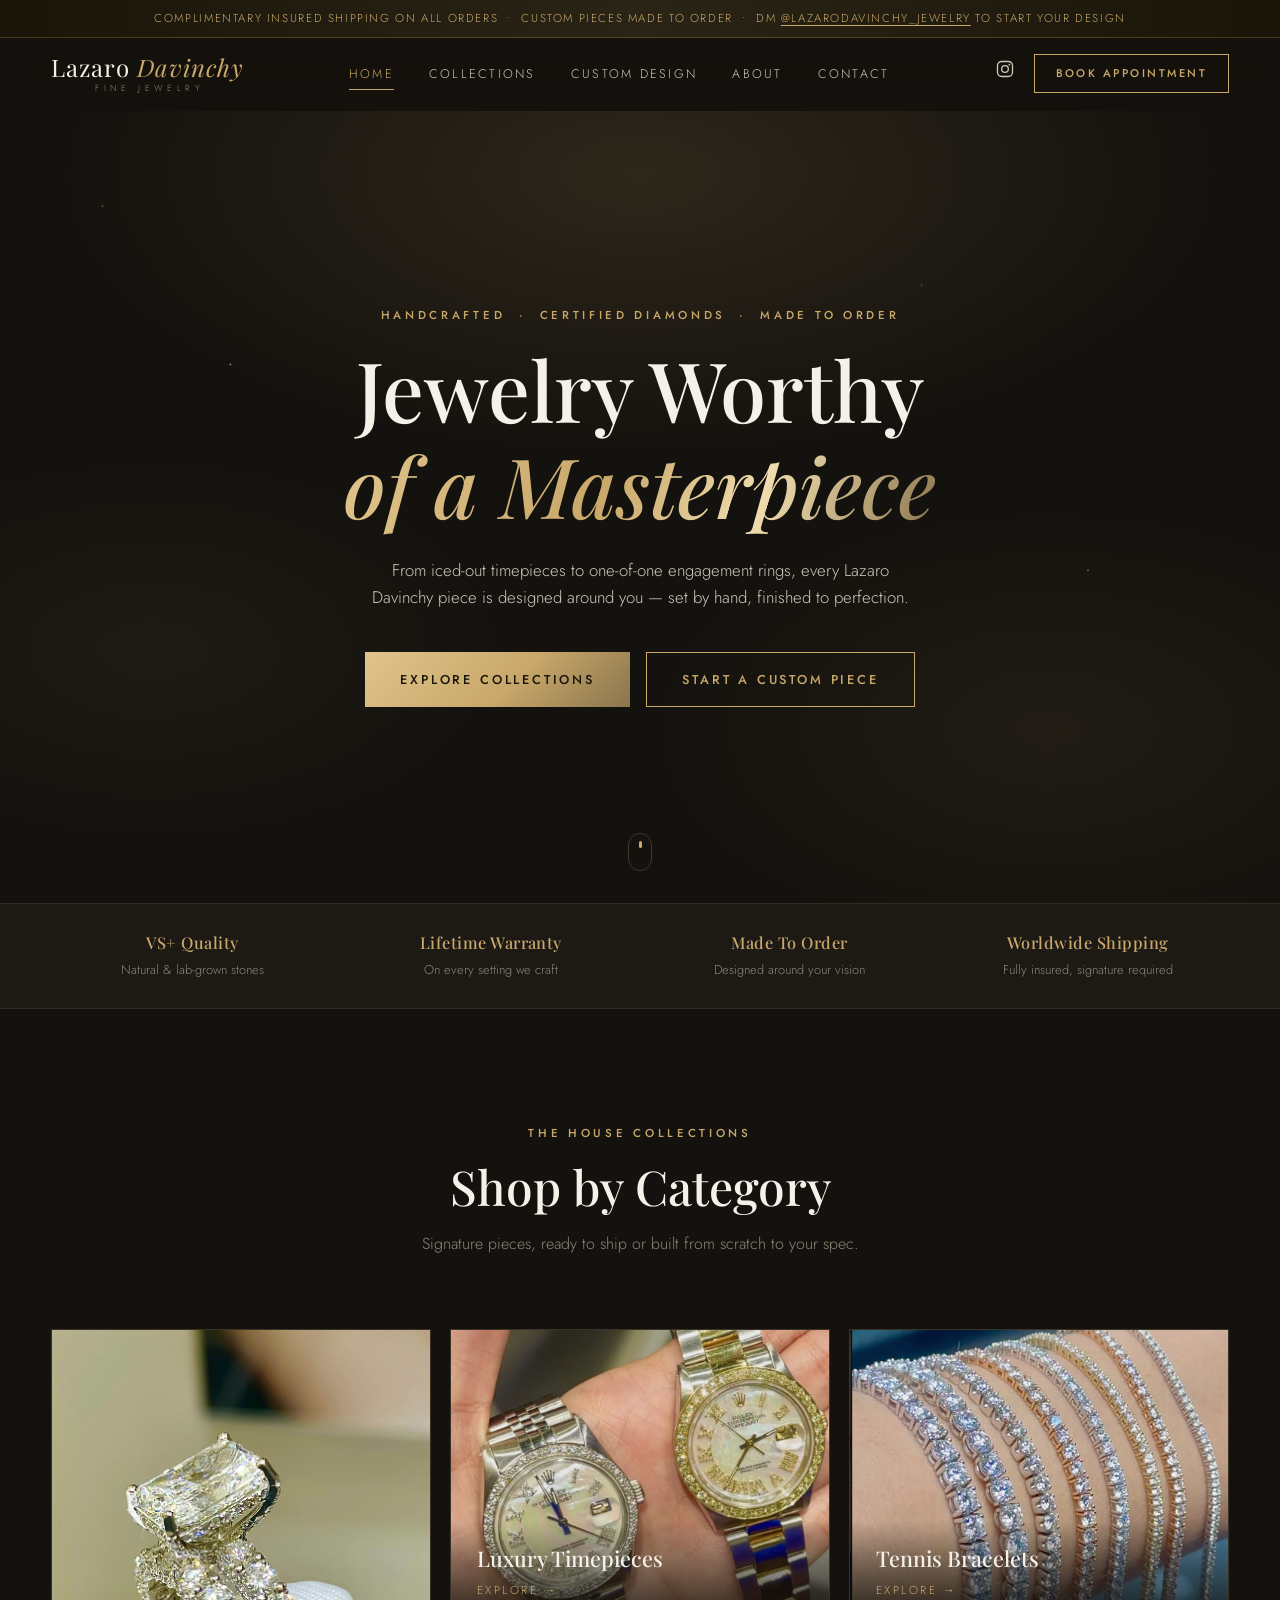
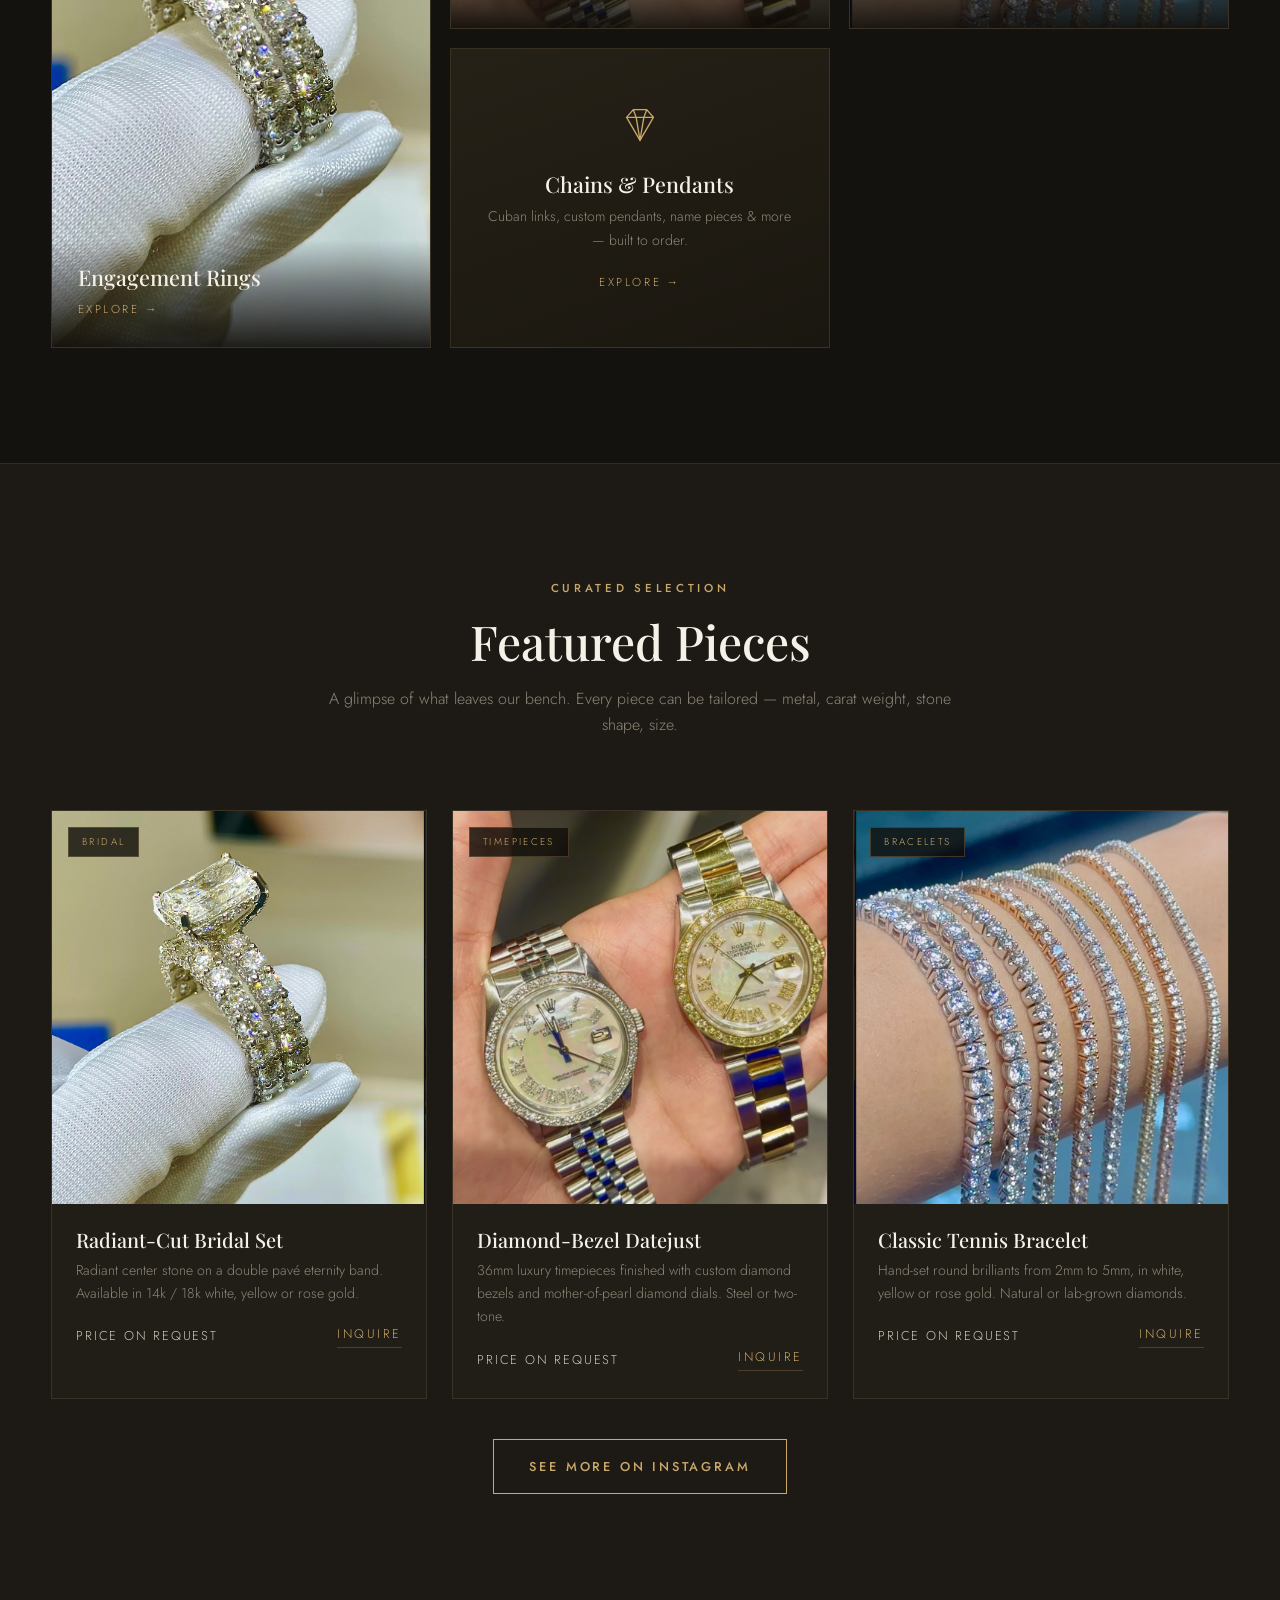
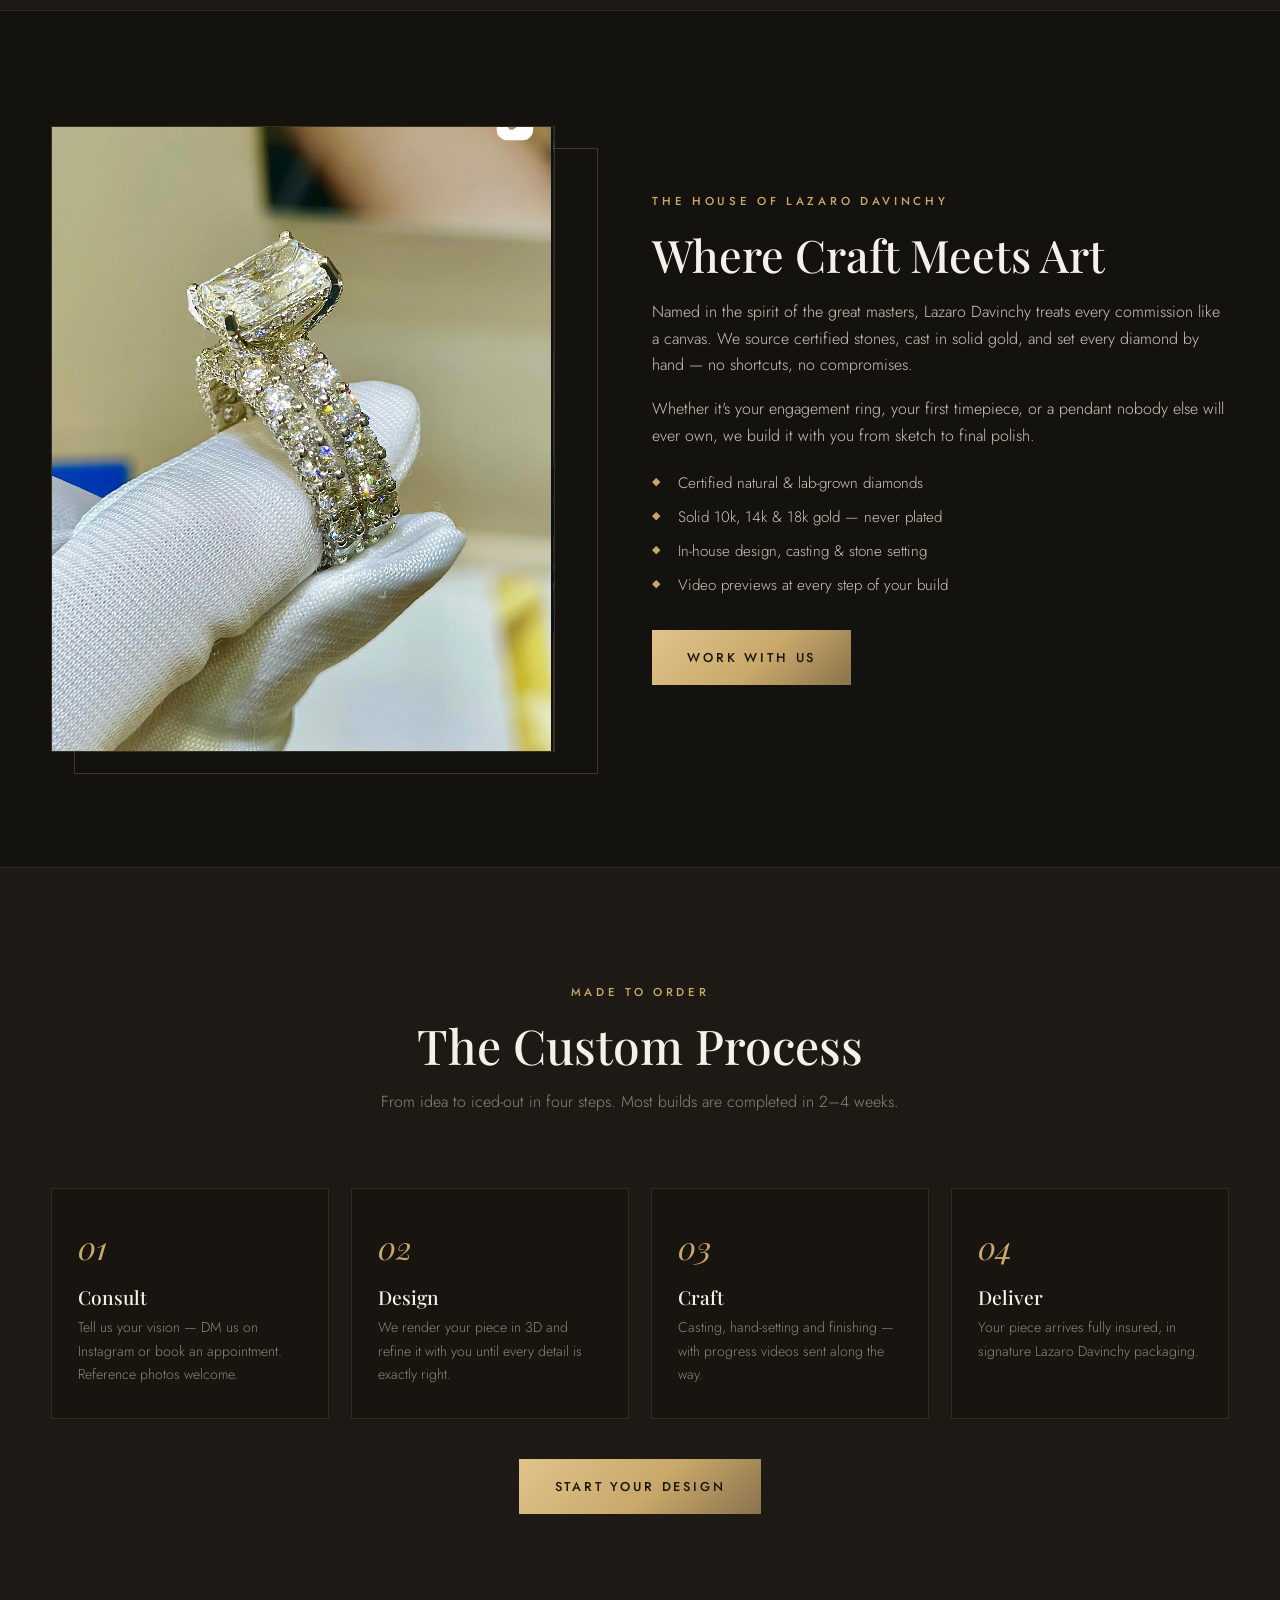
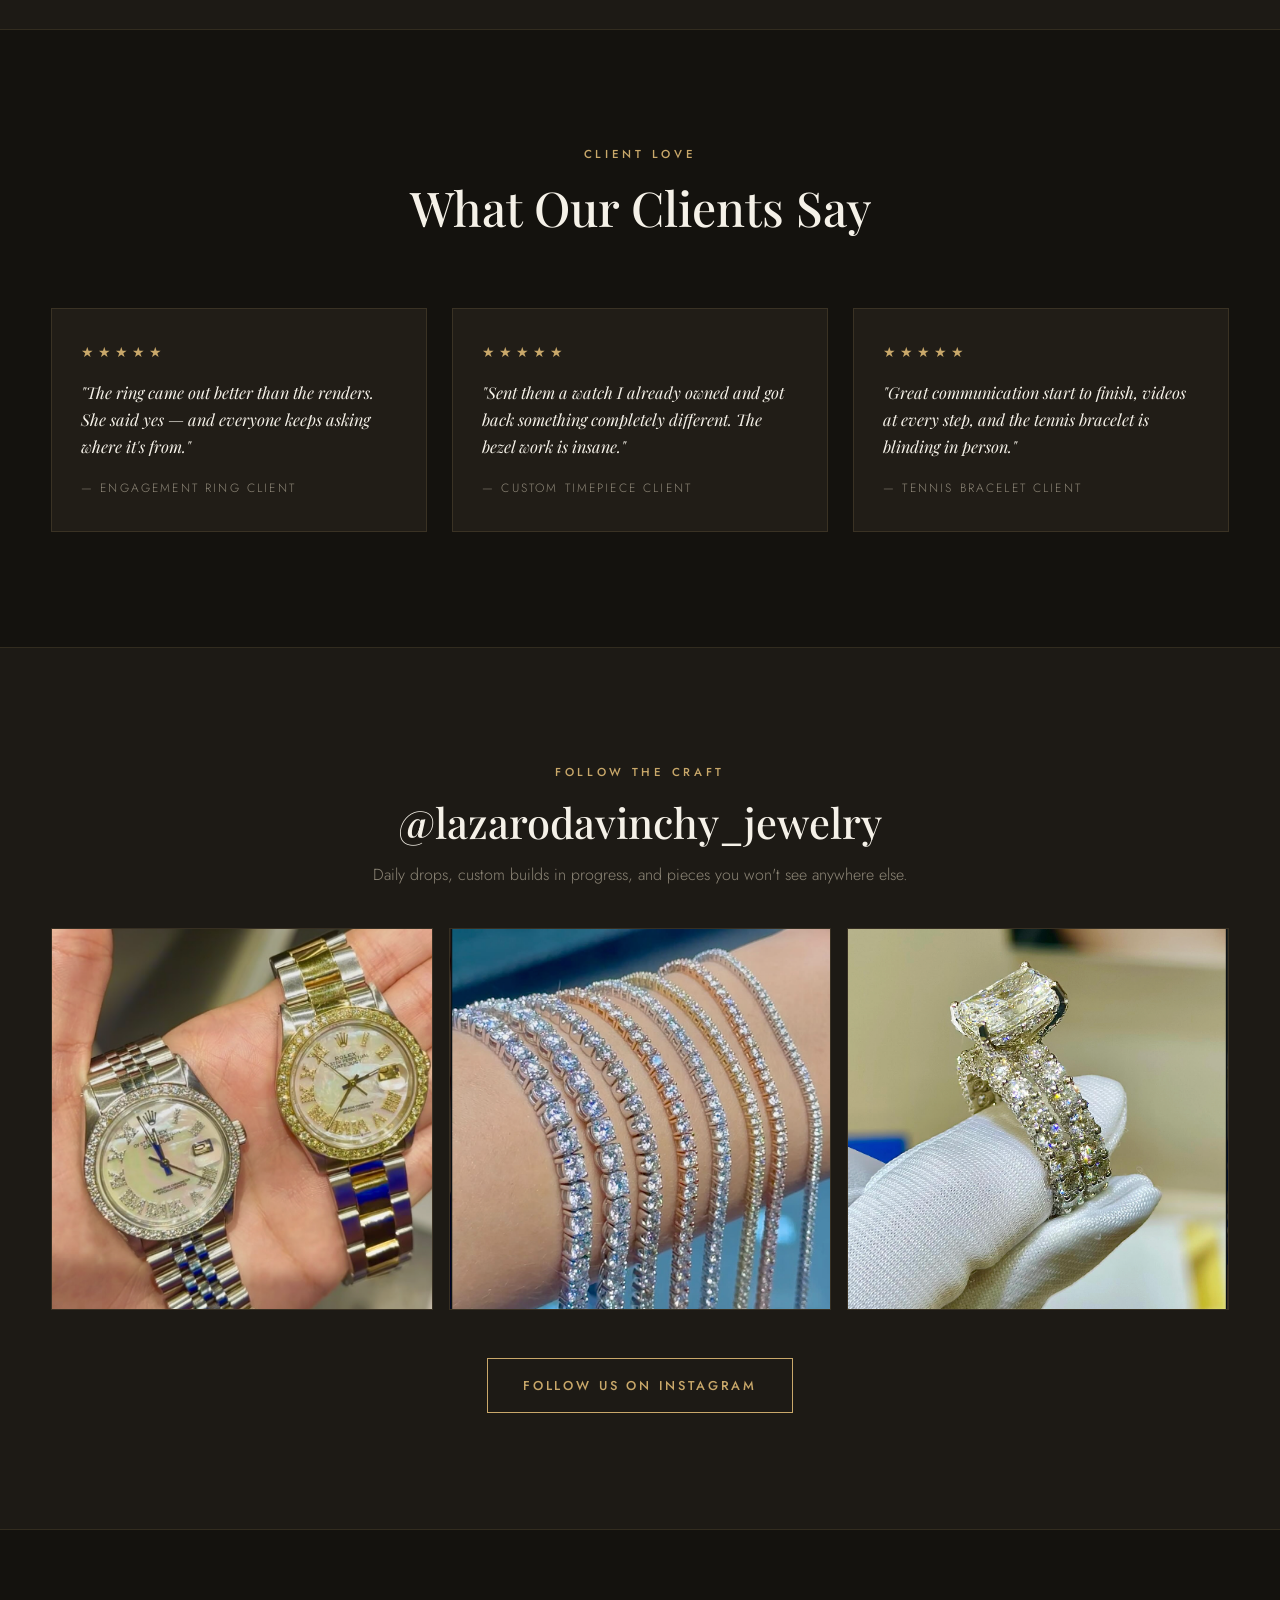
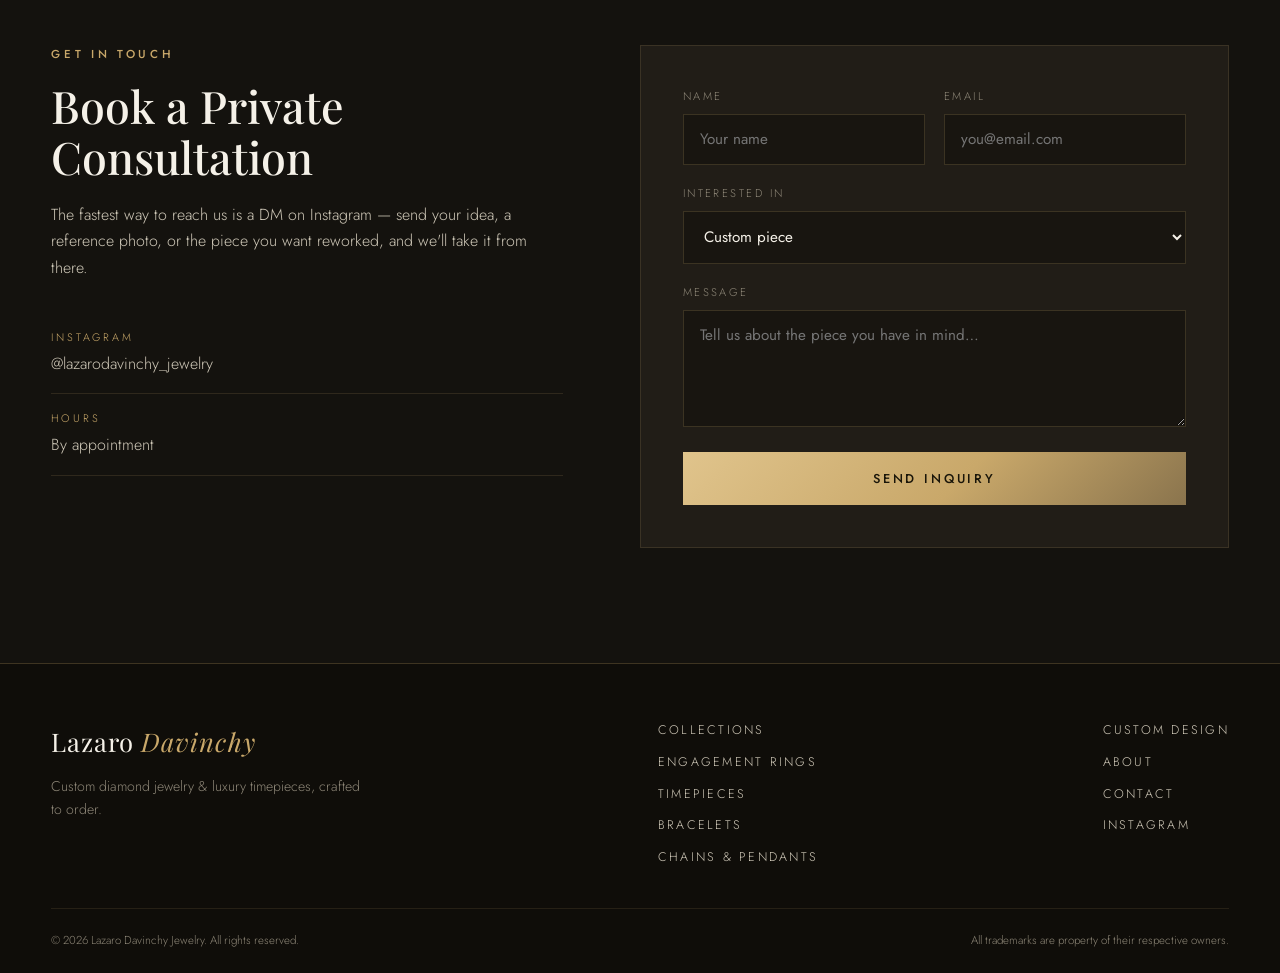
==== index.html @ 1dc9f0ab "Restructure into a multipage site matching the reference layout Split the single-page site into sepa" ====
<!DOCTYPE html>
<html lang="en">
<head>
  <meta charset="UTF-8" />
  <meta name="viewport" content="width=device-width, initial-scale=1.0" />
  <title>Lazaro Davinchy Jewelry — Custom Diamonds, Watches &amp; Fine Jewelry</title>
  <meta name="description" content="Lazaro Davinchy Jewelry — custom diamond jewelry, iced-out luxury timepieces, tennis bracelets, engagement rings and chains. Crafted to order. DM us on Instagram @lazarodavinchy_jewelry." />
  <link rel="preconnect" href="https://fonts.googleapis.com" />
  <link rel="preconnect" href="https://fonts.gstatic.com" crossorigin />
  <link href="https://fonts.googleapis.com/css2?family=Playfair+Display:ital,wght@0,400;0,500;0,600;0,700;1,400&family=Jost:wght@300;400;500;600&display=swap" rel="stylesheet" />
  <link rel="stylesheet" href="css/style.css" />
  <link rel="icon" href="data:image/svg+xml,%3Csvg xmlns='http://www.w3.org/2000/svg' viewBox='0 0 100 100'%3E%3Ctext y='.9em' font-size='90'%3E%F0%9F%92%8E%3C/text%3E%3C/svg%3E" />
</head>
<body>

  <!-- Announcement bar -->
  <div class="announce">
    <p>Complimentary insured shipping on all orders &nbsp;•&nbsp; Custom pieces made to order &nbsp;•&nbsp; DM <a href="https://www.instagram.com/lazarodavinchy_jewelry/" target="_blank" rel="noopener">@lazarodavinchy_jewelry</a> to start your design</p>
  </div>

  <!-- Header -->
  <header class="site-header" id="top">
    <div class="container header-inner">
      <button class="nav-toggle" aria-label="Open menu" aria-expanded="false">
        <span></span><span></span><span></span>
      </button>

      <a class="brand" href="index.html">
        <span class="brand-mark">LD</span>
        <span class="brand-name">Lazaro <em>Davinchy</em></span>
        <span class="brand-sub">FINE JEWELRY</span>
      </a>

      <nav class="site-nav" aria-label="Main navigation">
        <ul>
          <li><a href="index.html" class="active">Home</a></li>
          <li class="has-drop">
            <a href="collections.html">Collections</a>
            <ul class="drop">
              <li><a href="engagement-rings.html">Engagement Rings</a></li>
              <li><a href="timepieces.html">Luxury Timepieces</a></li>
              <li><a href="bracelets.html">Tennis Bracelets</a></li>
              <li><a href="chains.html">Chains &amp; Pendants</a></li>
            </ul>
          </li>
          <li><a href="custom.html">Custom Design</a></li>
          <li><a href="about.html">About</a></li>
          <li><a href="contact.html">Contact</a></li>
        </ul>
      </nav>

      <div class="header-actions">
        <a class="icon-link" href="https://www.instagram.com/lazarodavinchy_jewelry/" target="_blank" rel="noopener" aria-label="Instagram">
          <svg viewBox="0 0 24 24" fill="none" stroke="currentColor" stroke-width="1.6"><rect x="3" y="3" width="18" height="18" rx="5"/><circle cx="12" cy="12" r="4"/><circle cx="17.2" cy="6.8" r="1" fill="currentColor" stroke="none"/></svg>
        </a>
        <a class="btn btn-outline btn-small" href="contact.html">Book&nbsp;Appointment</a>
      </div>
    </div>
  </header>

  <!-- Hero -->
  <section class="hero">
    <div class="hero-bg" aria-hidden="true"></div>
    <div class="container hero-inner reveal">
      <p class="eyebrow">Handcrafted &nbsp;·&nbsp; Certified Diamonds &nbsp;·&nbsp; Made To Order</p>
      <h1>Jewelry Worthy<br /><span>of a Masterpiece</span></h1>
      <p class="hero-lede">From iced-out timepieces to one-of-one engagement rings, every Lazaro Davinchy piece is designed around you — set by hand, finished to perfection.</p>
      <div class="hero-cta">
        <a class="btn btn-gold" href="collections.html">Explore Collections</a>
        <a class="btn btn-outline" href="custom.html">Start a Custom Piece</a>
      </div>
    </div>
    <a class="scroll-hint" href="#collections" aria-label="Scroll down"><span></span></a>
  </section>

  <!-- Trust strip -->
  <section class="trust">
    <div class="container trust-inner">
      <div class="trust-item reveal"><strong>VS+ Quality</strong><span>Natural &amp; lab-grown stones</span></div>
      <div class="trust-item reveal"><strong>Lifetime Warranty</strong><span>On every setting we craft</span></div>
      <div class="trust-item reveal"><strong>Made To Order</strong><span>Designed around your vision</span></div>
      <div class="trust-item reveal"><strong>Worldwide Shipping</strong><span>Fully insured, signature required</span></div>
    </div>
  </section>

  <!-- Collections -->
  <section class="collections section" id="collections">
    <div class="container">
      <header class="section-head reveal">
        <p class="eyebrow">The House Collections</p>
        <h2>Shop by Category</h2>
        <p class="section-lede">Signature pieces, ready to ship or built from scratch to your spec.</p>
      </header>

      <div class="collection-grid">
        <a class="collection-card tall reveal" href="engagement-rings.html">
          <img src="images/ring.png" alt="Radiant-cut diamond engagement ring with pavé band" loading="lazy" />
          <div class="card-overlay">
            <h3>Engagement Rings</h3>
            <span class="card-link">Explore <i>→</i></span>
          </div>
        </a>

        <a class="collection-card reveal" href="timepieces.html">
          <img src="images/rolex.png" alt="Luxury watches with diamond bezels and mother-of-pearl dials" loading="lazy" />
          <div class="card-overlay">
            <h3>Luxury Timepieces</h3>
            <span class="card-link">Explore <i>→</i></span>
          </div>
        </a>

        <a class="collection-card reveal" href="bracelets.html">
          <img src="images/bracelet.png" alt="Diamond tennis bracelets in white, yellow and rose gold" loading="lazy" />
          <div class="card-overlay">
            <h3>Tennis Bracelets</h3>
            <span class="card-link">Explore <i>→</i></span>
          </div>
        </a>

        <a class="collection-card text-card reveal" href="chains.html">
          <div class="text-card-inner">
            <svg viewBox="0 0 48 48" fill="none" stroke="currentColor" stroke-width="1.4" aria-hidden="true">
              <path d="M10 16 L17 8 H31 L38 16 L24 40 Z"/><path d="M10 16 H38 M17 8 L20 16 L24 40 M31 8 L28 16 L24 40"/>
            </svg>
            <h3>Chains &amp; Pendants</h3>
            <p>Cuban links, custom pendants, name pieces &amp; more — built to order.</p>
            <span class="card-link">Explore <i>→</i></span>
          </div>
        </a>
      </div>
    </div>
  </section>

  <!-- Featured pieces -->
  <section class="featured section section-dark" id="featured">
    <div class="container">
      <header class="section-head reveal">
        <p class="eyebrow">Curated Selection</p>
        <h2>Featured Pieces</h2>
        <p class="section-lede">A glimpse of what leaves our bench. Every piece can be tailored — metal, carat weight, stone shape, size.</p>
      </header>

      <div class="product-grid">
        <article class="product-card reveal">
          <div class="product-media">
            <img src="images/ring.png" alt="Radiant-cut diamond bridal set with double pavé band" loading="lazy" />
            <span class="product-tag">Bridal</span>
          </div>
          <div class="product-info">
            <h3>Radiant-Cut Bridal Set</h3>
            <p>Radiant center stone on a double pavé eternity band. Available in 14k / 18k white, yellow or rose gold.</p>
            <div class="product-foot">
              <span class="price">Price on request</span>
              <a class="text-link" href="contact.html">Inquire</a>
            </div>
          </div>
        </article>

        <article class="product-card reveal">
          <div class="product-media">
            <img src="images/rolex.png" alt="Two luxury watches with diamond bezels and mother-of-pearl dials" loading="lazy" />
            <span class="product-tag">Timepieces</span>
          </div>
          <div class="product-info">
            <h3>Diamond-Bezel Datejust</h3>
            <p>36mm luxury timepieces finished with custom diamond bezels and mother-of-pearl diamond dials. Steel or two-tone.</p>
            <div class="product-foot">
              <span class="price">Price on request</span>
              <a class="text-link" href="contact.html">Inquire</a>
            </div>
          </div>
        </article>

        <article class="product-card reveal">
          <div class="product-media">
            <img src="images/bracelet.png" alt="Stack of diamond tennis bracelets in three gold colors" loading="lazy" />
            <span class="product-tag">Bracelets</span>
          </div>
          <div class="product-info">
            <h3>Classic Tennis Bracelet</h3>
            <p>Hand-set round brilliants from 2mm to 5mm, in white, yellow or rose gold. Natural or lab-grown diamonds.</p>
            <div class="product-foot">
              <span class="price">Price on request</span>
              <a class="text-link" href="contact.html">Inquire</a>
            </div>
          </div>
        </article>
      </div>

      <div class="center reveal">
        <a class="btn btn-outline" href="https://www.instagram.com/lazarodavinchy_jewelry/" target="_blank" rel="noopener">See More on Instagram</a>
      </div>
    </div>
  </section>

  <!-- About -->
  <section class="about section" id="about">
    <div class="container about-inner">
      <div class="about-media reveal">
        <img src="images/ring.png" alt="Close-up of a handcrafted diamond ring held in a jeweler's glove" loading="lazy" />
        <div class="about-media-accent" aria-hidden="true"></div>
      </div>
      <div class="about-copy reveal">
        <p class="eyebrow">The House of Lazaro Davinchy</p>
        <h2>Where Craft Meets Art</h2>
        <p>Named in the spirit of the great masters, Lazaro Davinchy treats every commission like a canvas. We source certified stones, cast in solid gold, and set every diamond by hand — no shortcuts, no compromises.</p>
        <p>Whether it's your engagement ring, your first timepiece, or a pendant nobody else will ever own, we build it with you from sketch to final polish.</p>
        <ul class="about-list">
          <li>Certified natural &amp; lab-grown diamonds</li>
          <li>Solid 10k, 14k &amp; 18k gold — never plated</li>
          <li>In-house design, casting &amp; stone setting</li>
          <li>Video previews at every step of your build</li>
        </ul>
        <a class="btn btn-gold" href="contact.html">Work With Us</a>
      </div>
    </div>
  </section>

  <!-- Custom process -->
  <section class="custom section section-dark" id="custom">
    <div class="container">
      <header class="section-head reveal">
        <p class="eyebrow">Made To Order</p>
        <h2>The Custom Process</h2>
        <p class="section-lede">From idea to iced-out in four steps. Most builds are completed in 2–4 weeks.</p>
      </header>

      <div class="steps">
        <div class="step reveal">
          <span class="step-num">01</span>
          <h3>Consult</h3>
          <p>Tell us your vision — DM us on Instagram or book an appointment. Reference photos welcome.</p>
        </div>
        <div class="step reveal">
          <span class="step-num">02</span>
          <h3>Design</h3>
          <p>We render your piece in 3D and refine it with you until every detail is exactly right.</p>
        </div>
        <div class="step reveal">
          <span class="step-num">03</span>
          <h3>Craft</h3>
          <p>Casting, hand-setting and finishing — with progress videos sent along the way.</p>
        </div>
        <div class="step reveal">
          <span class="step-num">04</span>
          <h3>Deliver</h3>
          <p>Your piece arrives fully insured, in signature Lazaro Davinchy packaging.</p>
        </div>
      </div>

      <div class="center reveal">
        <a class="btn btn-gold" href="https://www.instagram.com/lazarodavinchy_jewelry/" target="_blank" rel="noopener">Start Your Design</a>
      </div>
    </div>
  </section>

  <!-- Testimonials -->
  <section class="testimonials section">
    <div class="container">
      <header class="section-head reveal">
        <p class="eyebrow">Client Love</p>
        <h2>What Our Clients Say</h2>
      </header>

      <div class="quote-grid">
        <blockquote class="quote reveal">
          <div class="stars" aria-label="5 out of 5 stars">★★★★★</div>
          <p>"The ring came out better than the renders. She said yes — and everyone keeps asking where it's from."</p>
          <footer>— Engagement ring client</footer>
        </blockquote>
        <blockquote class="quote reveal">
          <div class="stars" aria-label="5 out of 5 stars">★★★★★</div>
          <p>"Sent them a watch I already owned and got back something completely different. The bezel work is insane."</p>
          <footer>— Custom timepiece client</footer>
        </blockquote>
        <blockquote class="quote reveal">
          <div class="stars" aria-label="5 out of 5 stars">★★★★★</div>
          <p>"Great communication start to finish, videos at every step, and the tennis bracelet is blinding in person."</p>
          <footer>— Tennis bracelet client</footer>
        </blockquote>
      </div>
    </div>
  </section>

  <!-- Instagram -->
  <section class="insta section section-dark">
    <div class="container center reveal">
      <p class="eyebrow">Follow The Craft</p>
      <h2>@lazarodavinchy_jewelry</h2>
      <p class="section-lede">Daily drops, custom builds in progress, and pieces you won't see anywhere else.</p>
      <div class="insta-grid">
        <a href="https://www.instagram.com/lazarodavinchy_jewelry/" target="_blank" rel="noopener"><img src="images/rolex.png" alt="Instagram post — diamond bezel watches" loading="lazy" /></a>
        <a href="https://www.instagram.com/lazarodavinchy_jewelry/" target="_blank" rel="noopener"><img src="images/bracelet.png" alt="Instagram post — tennis bracelet stack" loading="lazy" /></a>
        <a href="https://www.instagram.com/lazarodavinchy_jewelry/" target="_blank" rel="noopener"><img src="images/ring.png" alt="Instagram post — radiant cut bridal set" loading="lazy" /></a>
      </div>
      <a class="btn btn-outline" href="https://www.instagram.com/lazarodavinchy_jewelry/" target="_blank" rel="noopener">Follow Us on Instagram</a>
    </div>
  </section>

  <!-- Contact -->
  <section class="contact section" id="contact">
    <div class="container contact-inner">
      <div class="contact-copy reveal">
        <p class="eyebrow">Get In Touch</p>
        <h2>Book a Private<br />Consultation</h2>
        <p>The fastest way to reach us is a DM on Instagram — send your idea, a reference photo, or the piece you want reworked, and we'll take it from there.</p>
        <ul class="contact-list">
          <li>
            <span class="contact-label">Instagram</span>
            <a href="https://www.instagram.com/lazarodavinchy_jewelry/" target="_blank" rel="noopener">@lazarodavinchy_jewelry</a>
          </li>
          <li>
            <span class="contact-label">Hours</span>
            <span>By appointment</span>
          </li>
        </ul>
      </div>

      <form class="contact-form reveal" name="inquiry" autocomplete="on">
        <div class="form-row">
          <label>Name<input type="text" name="name" placeholder="Your name" required /></label>
          <label>Email<input type="email" name="email" placeholder="you@email.com" required /></label>
        </div>
        <label>Interested in
          <select name="interest">
            <option>Custom piece</option>
            <option>Engagement ring</option>
            <option>Timepiece</option>
            <option>Tennis bracelet</option>
            <option>Chain / pendant</option>
            <option>Something else</option>
          </select>
        </label>
        <label>Message<textarea name="message" rows="4" placeholder="Tell us about the piece you have in mind…" required></textarea></label>
        <button class="btn btn-gold" type="submit">Send Inquiry</button>
        <p class="form-note" hidden>Thank you — your message is ready. We'll get back to you shortly.</p>
      </form>
    </div>
  </section>

  <!-- Footer -->
  <footer class="site-footer">
    <div class="container footer-inner">
      <div class="footer-brand">
        <span class="brand-name">Lazaro <em>Davinchy</em></span>
        <p>Custom diamond jewelry &amp; luxury timepieces, crafted to order.</p>
      </div>
      <nav class="footer-nav" aria-label="Footer">
        <a href="collections.html">Collections</a>
        <a href="engagement-rings.html">Engagement Rings</a>
        <a href="timepieces.html">Timepieces</a>
        <a href="bracelets.html">Bracelets</a>
        <a href="chains.html">Chains &amp; Pendants</a>
      </nav>
      <nav class="footer-nav" aria-label="Company">
        <a href="custom.html">Custom Design</a>
        <a href="about.html">About</a>
        <a href="contact.html">Contact</a>
        <a href="https://www.instagram.com/lazarodavinchy_jewelry/" target="_blank" rel="noopener">Instagram</a>
      </nav>
    </div>
    <div class="container footer-legal">
      <p>© <span id="year"></span> Lazaro Davinchy Jewelry. All rights reserved.</p>
      <p>All trademarks are property of their respective owners.</p>
    </div>
  </footer>

  <script src="js/main.js"></script>
</body>
</html>
---- css/style.css ----
/* ============================================================
   Lazaro Davinchy Jewelry — main stylesheet
   Palette: near-black charcoal, warm ivory, champagne gold
   ============================================================ */

:root {
  --ink: #14120e;
  --ink-soft: #1d1a15;
  --panel: #211d17;
  --ivory: #f5f1e8;
  --ivory-dim: #cfc8b8;
  --muted: #8d8677;
  --gold: #c9a86a;
  --gold-bright: #e0c48c;
  --gold-dim: #8a744d;
  --line: rgba(201, 168, 106, 0.25);
  --serif: "Playfair Display", Georgia, serif;
  --sans: "Jost", "Helvetica Neue", Arial, sans-serif;
  --ease: cubic-bezier(0.22, 1, 0.36, 1);
}

* { margin: 0; padding: 0; box-sizing: border-box; }

html { scroll-behavior: smooth; }

body {
  font-family: var(--sans);
  font-weight: 300;
  background: var(--ink);
  color: var(--ivory-dim);
  line-height: 1.65;
  -webkit-font-smoothing: antialiased;
}

img { max-width: 100%; display: block; }

h1, h2, h3 { font-family: var(--serif); color: var(--ivory); font-weight: 500; line-height: 1.15; }

a { color: inherit; text-decoration: none; }

.container { width: min(1180px, 92%); margin-inline: auto; }

.section { padding: clamp(4rem, 9vw, 7.5rem) 0; }
.section-dark { background: var(--ink-soft); border-block: 1px solid rgba(201, 168, 106, 0.12); }

.center { text-align: center; }
.center .btn { margin-top: 2.5rem; }

/* ---------- shared type ---------- */

.eyebrow {
  font-size: 0.72rem;
  letter-spacing: 0.32em;
  text-transform: uppercase;
  color: var(--gold);
  margin-bottom: 1rem;
  font-weight: 500;
}

.section-head { text-align: center; max-width: 640px; margin: 0 auto clamp(2.5rem, 6vw, 4.5rem); }
.section-head h2 { font-size: clamp(2rem, 4.5vw, 3rem); margin-bottom: 1rem; }
.section-lede { color: var(--muted); }

/* ---------- buttons ---------- */

.btn {
  display: inline-block;
  font-family: var(--sans);
  font-size: 0.8rem;
  font-weight: 500;
  letter-spacing: 0.22em;
  text-transform: uppercase;
  padding: 1rem 2.2rem;
  border: 1px solid var(--gold);
  transition: all 0.35s var(--ease);
  cursor: pointer;
}

.btn-gold { background: linear-gradient(135deg, var(--gold-bright), var(--gold) 55%, var(--gold-dim)); color: #191509; border: none; padding: calc(1rem + 1px) 2.2rem; }
.btn-gold:hover { filter: brightness(1.12); transform: translateY(-2px); box-shadow: 0 12px 30px rgba(201, 168, 106, 0.25); }

.btn-outline { color: var(--gold); background: transparent; }
.btn-outline:hover { background: var(--gold); color: #191509; transform: translateY(-2px); }

.btn-small { padding: 0.6rem 1.3rem; font-size: 0.7rem; }

.text-link {
  color: var(--gold);
  font-size: 0.78rem;
  letter-spacing: 0.2em;
  text-transform: uppercase;
  border-bottom: 1px solid var(--line);
  padding-bottom: 2px;
  transition: border-color 0.3s;
}
.text-link:hover { border-color: var(--gold); }

/* ---------- announcement bar ---------- */

.announce {
  background: linear-gradient(90deg, #191509, #2a2416 50%, #191509);
  border-bottom: 1px solid var(--line);
  text-align: center;
  padding: 0.55rem 1rem;
  font-size: 0.72rem;
  letter-spacing: 0.14em;
  text-transform: uppercase;
  color: var(--gold);
}
.announce a { text-decoration: underline; text-underline-offset: 3px; }

/* ---------- header ---------- */

.site-header {
  position: sticky;
  top: 0;
  z-index: 50;
  background: rgba(20, 18, 14, 0.85);
  backdrop-filter: blur(14px);
  border-bottom: 1px solid transparent;
  transition: border-color 0.3s, background 0.3s;
}
.site-header.scrolled { border-bottom-color: var(--line); background: rgba(20, 18, 14, 0.95); }

.header-inner {
  display: flex;
  align-items: center;
  justify-content: space-between;
  gap: 1.5rem;
  padding: 1rem 0;
}

.brand { display: flex; flex-direction: column; align-items: center; line-height: 1.1; }
.brand-mark { display: none; }
.brand-name { font-family: var(--serif); font-size: 1.5rem; color: var(--ivory); letter-spacing: 0.04em; white-space: nowrap; }
.brand-name em { font-style: italic; color: var(--gold); }
.brand-sub { font-size: 0.55rem; letter-spacing: 0.5em; color: var(--muted); margin-top: 0.25rem; text-indent: 0.5em; }

.site-nav ul { display: flex; gap: 2.2rem; list-style: none; }
.site-nav a {
  font-size: 0.78rem;
  letter-spacing: 0.18em;
  text-transform: uppercase;
  color: var(--ivory-dim);
  padding: 0.4rem 0;
  position: relative;
  transition: color 0.3s;
}
.site-nav a::after {
  content: "";
  position: absolute;
  left: 0; right: 100%; bottom: 0;
  height: 1px;
  background: var(--gold);
  transition: right 0.35s var(--ease);
}
.site-nav a:hover { color: var(--gold); }
.site-nav a:hover::after { right: 0; }

.site-nav a.active { color: var(--gold); }
.site-nav a.active::after { right: 0; }

/* dropdown */
.has-drop { position: relative; }
.drop {
  position: absolute;
  top: calc(100% + 0.6rem);
  left: -1.2rem;
  min-width: 210px;
  list-style: none;
  background: #17140f;
  border: 1px solid var(--line);
  padding: 0.6rem 0;
  opacity: 0;
  visibility: hidden;
  transform: translateY(8px);
  transition: opacity 0.25s var(--ease), transform 0.25s var(--ease), visibility 0.25s;
  z-index: 60;
}
.has-drop:hover .drop,
.has-drop:focus-within .drop { opacity: 1; visibility: visible; transform: none; }
.drop a { display: block; padding: 0.55rem 1.3rem; font-size: 0.72rem; }
.drop a::after { display: none; }
.drop a:hover { background: rgba(201, 168, 106, 0.08); }

.header-actions { display: flex; align-items: center; gap: 1.2rem; }
.icon-link { color: var(--ivory-dim); transition: color 0.3s; }
.icon-link:hover { color: var(--gold); }
.icon-link svg { width: 20px; height: 20px; }

.nav-toggle { display: none; background: none; border: none; cursor: pointer; padding: 6px; }
.nav-toggle span { display: block; width: 22px; height: 1.5px; background: var(--ivory); margin: 5px 0; transition: 0.3s var(--ease); }

/* ---------- hero ---------- */

.hero {
  position: relative;
  min-height: min(88vh, 820px);
  display: flex;
  align-items: center;
  overflow: hidden;
  text-align: center;
}

.hero-bg {
  position: absolute;
  inset: 0;
  background:
    radial-gradient(ellipse 70% 55% at 50% 8%, rgba(201, 168, 106, 0.14), transparent 65%),
    radial-gradient(ellipse 45% 40% at 82% 78%, rgba(201, 168, 106, 0.07), transparent 70%),
    radial-gradient(ellipse 40% 35% at 12% 68%, rgba(224, 196, 140, 0.05), transparent 70%),
    var(--ink);
}
.hero-bg::after {
  content: "";
  position: absolute;
  inset: 0;
  background-image:
    radial-gradient(1.5px 1.5px at 18% 32%, rgba(224,196,140,0.7), transparent 100%),
    radial-gradient(1px 1px at 72% 22%, rgba(224,196,140,0.6), transparent 100%),
    radial-gradient(1.5px 1.5px at 85% 58%, rgba(224,196,140,0.5), transparent 100%),
    radial-gradient(1px 1px at 32% 74%, rgba(224,196,140,0.5), transparent 100%),
    radial-gradient(1px 1px at 55% 46%, rgba(224,196,140,0.4), transparent 100%),
    radial-gradient(1.5px 1.5px at 8% 12%, rgba(224,196,140,0.45), transparent 100%);
  animation: twinkle 5s ease-in-out infinite alternate;
}
@keyframes twinkle { from { opacity: 0.35; } to { opacity: 1; } }

.hero-inner { position: relative; z-index: 1; padding: 5rem 0; }

.hero h1 {
  font-size: clamp(2.6rem, 7vw, 5.2rem);
  font-weight: 500;
  margin: 0.5rem 0 1.5rem;
}
.hero h1 span {
  font-style: italic;
  background: linear-gradient(110deg, var(--gold-bright), var(--gold) 45%, #f0dcae 70%, var(--gold-dim));
  -webkit-background-clip: text;
  background-clip: text;
  color: transparent;
}

.hero-lede { max-width: 560px; margin: 0 auto 2.5rem; color: var(--ivory-dim); font-size: 1.05rem; }

.hero-cta { display: flex; gap: 1rem; justify-content: center; flex-wrap: wrap; }

.scroll-hint {
  position: absolute;
  bottom: 2rem; left: 50%;
  transform: translateX(-50%);
  width: 24px; height: 38px;
  border: 1px solid var(--line);
  border-radius: 12px;
}
.scroll-hint span {
  position: absolute;
  top: 7px; left: 50%;
  width: 3px; height: 7px;
  margin-left: -1.5px;
  border-radius: 2px;
  background: var(--gold);
  animation: drop 1.8s var(--ease) infinite;
}
@keyframes drop { 0% { transform: translateY(0); opacity: 1; } 70% { transform: translateY(12px); opacity: 0; } 100% { opacity: 0; } }

/* ---------- inner page hero ---------- */

.page-hero {
  position: relative;
  text-align: center;
  padding: clamp(3.5rem, 8vw, 6rem) 0;
  background:
    radial-gradient(ellipse 70% 80% at 50% 0%, rgba(201, 168, 106, 0.12), transparent 65%),
    var(--ink-soft);
  border-bottom: 1px solid rgba(201, 168, 106, 0.12);
}
.page-hero h1 { font-size: clamp(2.2rem, 5vw, 3.4rem); margin-bottom: 1rem; }
.page-hero .section-lede { max-width: 620px; margin-inline: auto; }

.crumbs { font-size: 0.7rem; letter-spacing: 0.2em; text-transform: uppercase; color: var(--muted); margin-bottom: 1.4rem; }
.crumbs a { transition: color 0.3s; }
.crumbs a:hover { color: var(--gold); }
.crumbs span { color: var(--gold); }

/* ---------- CTA band ---------- */

.cta-band {
  padding: clamp(3.5rem, 7vw, 5.5rem) 0;
  background: linear-gradient(160deg, #221d13, #171310);
  border-block: 1px solid rgba(201, 168, 106, 0.15);
}
.cta-band h2 { font-size: clamp(1.8rem, 4vw, 2.6rem); margin-bottom: 0.8rem; }
.cta-band .hero-cta { margin-top: 2rem; }

/* collections index grid: equal rows */
.index-grid { grid-auto-rows: 340px; }
.index-grid .collection-card { grid-row: auto; }

/* ---------- trust strip ---------- */

.trust { border-block: 1px solid rgba(201, 168, 106, 0.12); background: var(--ink-soft); }
.trust-inner {
  display: grid;
  grid-template-columns: repeat(4, 1fr);
  gap: 1rem;
  padding: 1.6rem 0;
  text-align: center;
}
.trust-item strong { display: block; font-family: var(--serif); color: var(--gold); font-weight: 500; font-size: 1.02rem; letter-spacing: 0.03em; }
.trust-item span { font-size: 0.8rem; color: var(--muted); }

/* ---------- collections ---------- */

.collection-grid {
  display: grid;
  grid-template-columns: repeat(3, 1fr);
  grid-auto-rows: 300px;
  gap: 1.2rem;
}

.collection-card {
  position: relative;
  overflow: hidden;
  border: 1px solid rgba(201, 168, 106, 0.15);
  background: var(--panel);
}
.collection-card.tall { grid-row: span 2; }

.collection-card img {
  width: 100%; height: 100%;
  object-fit: cover;
  transition: transform 0.8s var(--ease), filter 0.8s;
  filter: saturate(0.92);
}
.collection-card:hover img { transform: scale(1.06); filter: saturate(1.05); }

.card-overlay {
  position: absolute;
  inset: auto 0 0 0;
  padding: 1.6rem;
  background: linear-gradient(to top, rgba(15, 13, 9, 0.92), rgba(15, 13, 9, 0.4) 60%, transparent);
}
.card-overlay h3 { font-size: 1.35rem; margin-bottom: 0.3rem; }

.card-link { font-size: 0.72rem; letter-spacing: 0.22em; text-transform: uppercase; color: var(--gold); }
.card-link i { font-style: normal; display: inline-block; transition: transform 0.3s var(--ease); }
.collection-card:hover .card-link i { transform: translateX(5px); }

.text-card { display: flex; align-items: center; justify-content: center; text-align: center; background: linear-gradient(160deg, #262117, #1a1710); }
.text-card-inner { padding: 2rem; }
.text-card svg { width: 46px; height: 46px; color: var(--gold); margin: 0 auto 1rem; }
.text-card h3 { font-size: 1.35rem; margin-bottom: 0.5rem; }
.text-card p { font-size: 0.88rem; color: var(--muted); margin-bottom: 1rem; }

/* ---------- featured products ---------- */

.product-grid {
  display: grid;
  grid-template-columns: repeat(3, 1fr);
  gap: 1.6rem;
}

.product-card {
  background: var(--panel);
  border: 1px solid rgba(201, 168, 106, 0.15);
  transition: transform 0.45s var(--ease), box-shadow 0.45s, border-color 0.45s;
}
.product-card:hover {
  transform: translateY(-6px);
  border-color: rgba(201, 168, 106, 0.45);
  box-shadow: 0 24px 50px rgba(0, 0, 0, 0.45);
}

.product-media { position: relative; overflow: hidden; aspect-ratio: 4 / 4.2; }
.product-media img { width: 100%; height: 100%; object-fit: cover; transition: transform 0.8s var(--ease); }
.product-card:hover .product-media img { transform: scale(1.05); }

.product-tag {
  position: absolute;
  top: 1rem; left: 1rem;
  font-size: 0.62rem;
  letter-spacing: 0.24em;
  text-transform: uppercase;
  color: var(--gold);
  background: rgba(15, 13, 9, 0.8);
  border: 1px solid var(--line);
  padding: 0.35rem 0.8rem;
}

.product-info { padding: 1.5rem 1.5rem 1.7rem; }
.product-info h3 { font-size: 1.25rem; margin-bottom: 0.5rem; }
.product-info p { font-size: 0.88rem; color: var(--muted); margin-bottom: 1.2rem; }

.product-foot { display: flex; align-items: center; justify-content: space-between; }
.price { font-size: 0.8rem; letter-spacing: 0.14em; text-transform: uppercase; color: var(--ivory-dim); }

/* ---------- about ---------- */

.about-inner {
  display: grid;
  grid-template-columns: 1fr 1.1fr;
  gap: clamp(2.5rem, 6vw, 5rem);
  align-items: center;
}

.about-media { position: relative; }
.about-media img { border: 1px solid rgba(201, 168, 106, 0.2); }
.about-media-accent {
  position: absolute;
  inset: 1.4rem -1.4rem -1.4rem 1.4rem;
  border: 1px solid var(--line);
  z-index: -1;
}

.about-copy h2 { font-size: clamp(2rem, 4vw, 2.8rem); margin-bottom: 1.2rem; }
.about-copy p { margin-bottom: 1.1rem; }

.about-list { list-style: none; margin: 1.4rem 0 2rem; }
.about-list li { padding-left: 1.6rem; position: relative; margin-bottom: 0.55rem; font-size: 0.95rem; }
.about-list li::before { content: "◆"; position: absolute; left: 0; top: 1px; color: var(--gold); font-size: 0.7rem; }

/* ---------- custom process ---------- */

.steps {
  display: grid;
  grid-template-columns: repeat(4, 1fr);
  gap: 1.4rem;
}

.step {
  border: 1px solid rgba(201, 168, 106, 0.15);
  padding: 2rem 1.6rem;
  background: rgba(20, 18, 14, 0.55);
  transition: border-color 0.4s, transform 0.4s var(--ease);
}
.step:hover { border-color: rgba(201, 168, 106, 0.45); transform: translateY(-4px); }

.step-num {
  font-family: var(--serif);
  font-size: 2rem;
  font-style: italic;
  color: var(--gold);
  display: block;
  margin-bottom: 0.8rem;
}
.step h3 { font-size: 1.2rem; margin-bottom: 0.5rem; }
.step p { font-size: 0.88rem; color: var(--muted); }

/* ---------- testimonials ---------- */

.quote-grid {
  display: grid;
  grid-template-columns: repeat(3, 1fr);
  gap: 1.6rem;
}

.quote {
  border: 1px solid rgba(201, 168, 106, 0.15);
  background: var(--panel);
  padding: 2rem 1.8rem;
}
.stars { color: var(--gold); letter-spacing: 0.3em; margin-bottom: 1rem; font-size: 0.85rem; }
.quote p { font-family: var(--serif); font-style: italic; color: var(--ivory); font-size: 1.02rem; margin-bottom: 1.2rem; }
.quote footer { font-size: 0.75rem; letter-spacing: 0.18em; text-transform: uppercase; color: var(--muted); }

/* ---------- instagram ---------- */

.insta h2 { font-size: clamp(1.7rem, 4vw, 2.6rem); margin-bottom: 1rem; }
.insta-grid {
  display: grid;
  grid-template-columns: repeat(3, 1fr);
  gap: 1rem;
  margin: 2.5rem 0 0.5rem;
}
.insta-grid a { overflow: hidden; border: 1px solid rgba(201, 168, 106, 0.15); aspect-ratio: 1; }
.insta-grid img { width: 100%; height: 100%; object-fit: cover; transition: transform 0.7s var(--ease), opacity 0.4s; }
.insta-grid a:hover img { transform: scale(1.07); opacity: 0.85; }

/* ---------- contact ---------- */

.contact-inner {
  display: grid;
  grid-template-columns: 1fr 1.15fr;
  gap: clamp(2.5rem, 6vw, 5rem);
  align-items: start;
}

.contact-copy h2 { font-size: clamp(2rem, 4vw, 2.8rem); margin-bottom: 1.2rem; }

.contact-list { list-style: none; margin-top: 2rem; }
.contact-list li { display: flex; flex-direction: column; padding: 1rem 0; border-bottom: 1px solid rgba(201, 168, 106, 0.15); }
.contact-label { font-size: 0.68rem; letter-spacing: 0.26em; text-transform: uppercase; color: var(--gold); margin-bottom: 0.25rem; }
.contact-list a:hover { color: var(--gold); }

.contact-form { background: var(--panel); border: 1px solid rgba(201, 168, 106, 0.15); padding: clamp(1.6rem, 4vw, 2.6rem); }
.form-row { display: grid; grid-template-columns: 1fr 1fr; gap: 1.2rem; }

.contact-form label {
  display: block;
  font-size: 0.7rem;
  letter-spacing: 0.22em;
  text-transform: uppercase;
  color: var(--muted);
  margin-bottom: 1.2rem;
}

.contact-form input,
.contact-form select,
.contact-form textarea {
  display: block;
  width: 100%;
  margin-top: 0.5rem;
  padding: 0.85rem 1rem;
  font-family: var(--sans);
  font-size: 0.95rem;
  color: var(--ivory);
  background: rgba(20, 18, 14, 0.7);
  border: 1px solid rgba(201, 168, 106, 0.2);
  outline: none;
  transition: border-color 0.3s;
  resize: vertical;
}
.contact-form input:focus,
.contact-form select:focus,
.contact-form textarea:focus { border-color: var(--gold); }

.contact-form .btn { width: 100%; margin-top: 0.4rem; }
.form-note { margin-top: 1rem; color: var(--gold); font-size: 0.85rem; text-align: center; }

/* ---------- footer ---------- */

.site-footer { background: #0f0d09; border-top: 1px solid var(--line); padding-top: 3.5rem; }

.footer-inner {
  display: grid;
  grid-template-columns: 1.4fr 1fr auto;
  gap: 2.5rem;
  padding-bottom: 2.5rem;
}

.footer-brand .brand-name { font-size: 1.6rem; }
.footer-brand p { margin-top: 0.8rem; font-size: 0.88rem; color: var(--muted); max-width: 320px; }

.footer-nav { display: flex; flex-direction: column; gap: 0.7rem; }
.footer-nav a, .footer-social a {
  font-size: 0.78rem;
  letter-spacing: 0.18em;
  text-transform: uppercase;
  color: var(--ivory-dim);
  transition: color 0.3s;
}
.footer-nav a:hover, .footer-social a:hover { color: var(--gold); }

.footer-legal {
  display: flex;
  justify-content: space-between;
  gap: 1rem;
  flex-wrap: wrap;
  padding: 1.4rem 0;
  border-top: 1px solid rgba(201, 168, 106, 0.12);
  font-size: 0.72rem;
  color: var(--muted);
}

/* ---------- reveal animation ---------- */

/* Hidden state only applies once JS tags <html class="js">, so content
   stays visible without JavaScript. */
.js .reveal { opacity: 0; transform: translateY(26px); transition: opacity 0.9s var(--ease), transform 0.9s var(--ease); }
.js .reveal.visible { opacity: 1; transform: none; }

@media (prefers-reduced-motion: reduce) {
  .reveal { opacity: 1; transform: none; transition: none; }
  .hero-bg::after, .scroll-hint span { animation: none; }
  html { scroll-behavior: auto; }
}

/* ---------- responsive ---------- */

@media (max-width: 980px) {
  .collection-grid { grid-template-columns: 1fr 1fr; grid-auto-rows: 260px; }
  .product-grid, .quote-grid { grid-template-columns: 1fr 1fr; }
  .steps { grid-template-columns: 1fr 1fr; }
  .trust-inner { grid-template-columns: 1fr 1fr; row-gap: 1.4rem; }
  .about-inner, .contact-inner { grid-template-columns: 1fr; }
  .about-media { max-width: 480px; }
  .footer-inner { grid-template-columns: 1fr 1fr; }
}

@media (max-width: 720px) {
  .site-nav {
    position: fixed;
    inset: 0 30% 0 0;
    background: rgba(15, 13, 9, 0.98);
    border-right: 1px solid var(--line);
    transform: translateX(-100%);
    transition: transform 0.4s var(--ease);
    z-index: 60;
    padding: 5.5rem 2rem 2rem;
  }
  body.nav-open .site-nav { transform: none; }
  .site-nav ul { flex-direction: column; gap: 1.6rem; }
  .site-nav a { font-size: 0.95rem; }

  /* dropdown becomes an inline sub-list on mobile */
  .drop {
    position: static;
    opacity: 1;
    visibility: visible;
    transform: none;
    background: none;
    border: none;
    min-width: 0;
    padding: 0.8rem 0 0 1rem;
  }
  .drop a { padding: 0.35rem 0; font-size: 0.8rem; color: var(--muted); }

  .nav-toggle { display: block; z-index: 70; position: relative; }
  body.nav-open .nav-toggle span:nth-child(1) { transform: translateY(6.5px) rotate(45deg); }
  body.nav-open .nav-toggle span:nth-child(2) { opacity: 0; }
  body.nav-open .nav-toggle span:nth-child(3) { transform: translateY(-6.5px) rotate(-45deg); }

  .header-actions .btn { display: none; }
  .brand-sub { display: none; }
  .brand-name { font-size: 1.25rem; }

  .product-grid, .quote-grid, .steps, .collection-grid { grid-template-columns: 1fr; }
  .collection-card.tall { grid-row: auto; }
  .collection-grid { grid-auto-rows: 320px; }
  .insta-grid { grid-template-columns: 1fr; }
  .form-row { grid-template-columns: 1fr; gap: 0; }
  .footer-inner { grid-template-columns: 1fr; gap: 1.8rem; }
  .announce p { font-size: 0.62rem; }
}
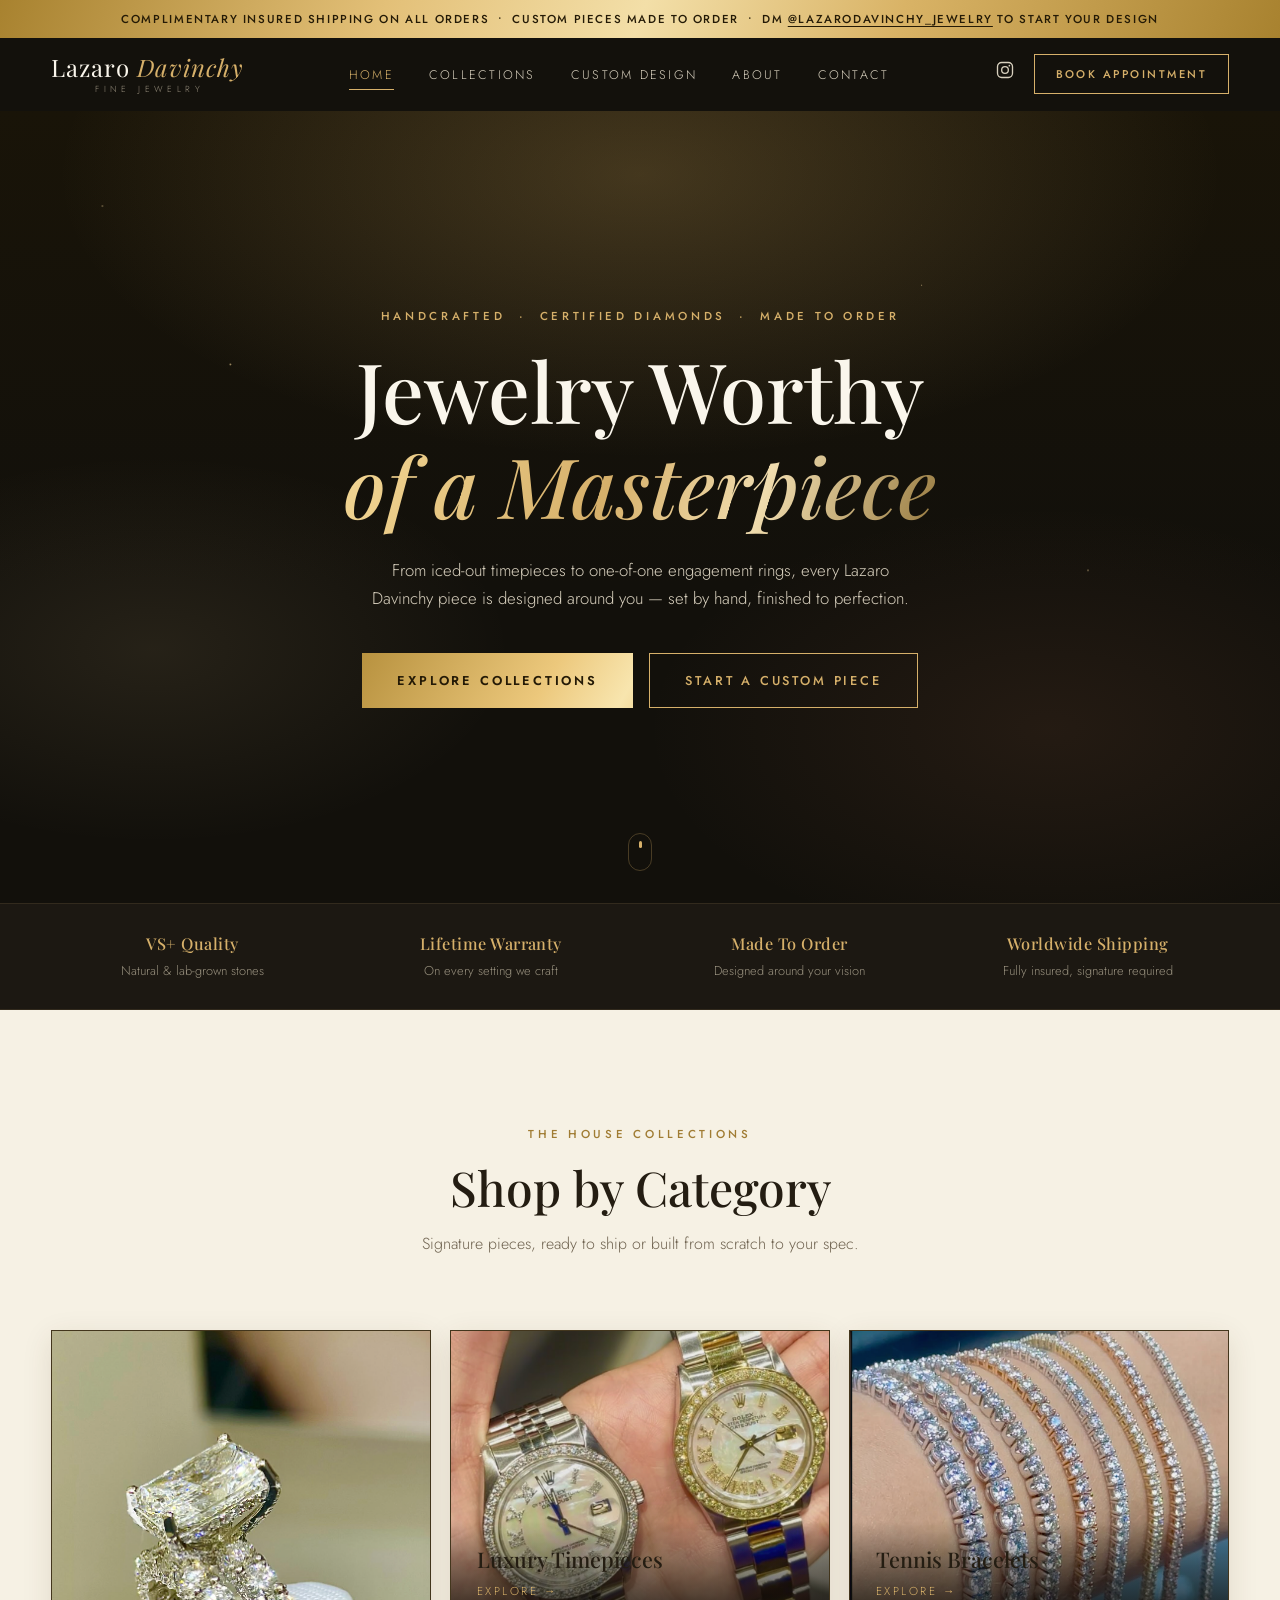
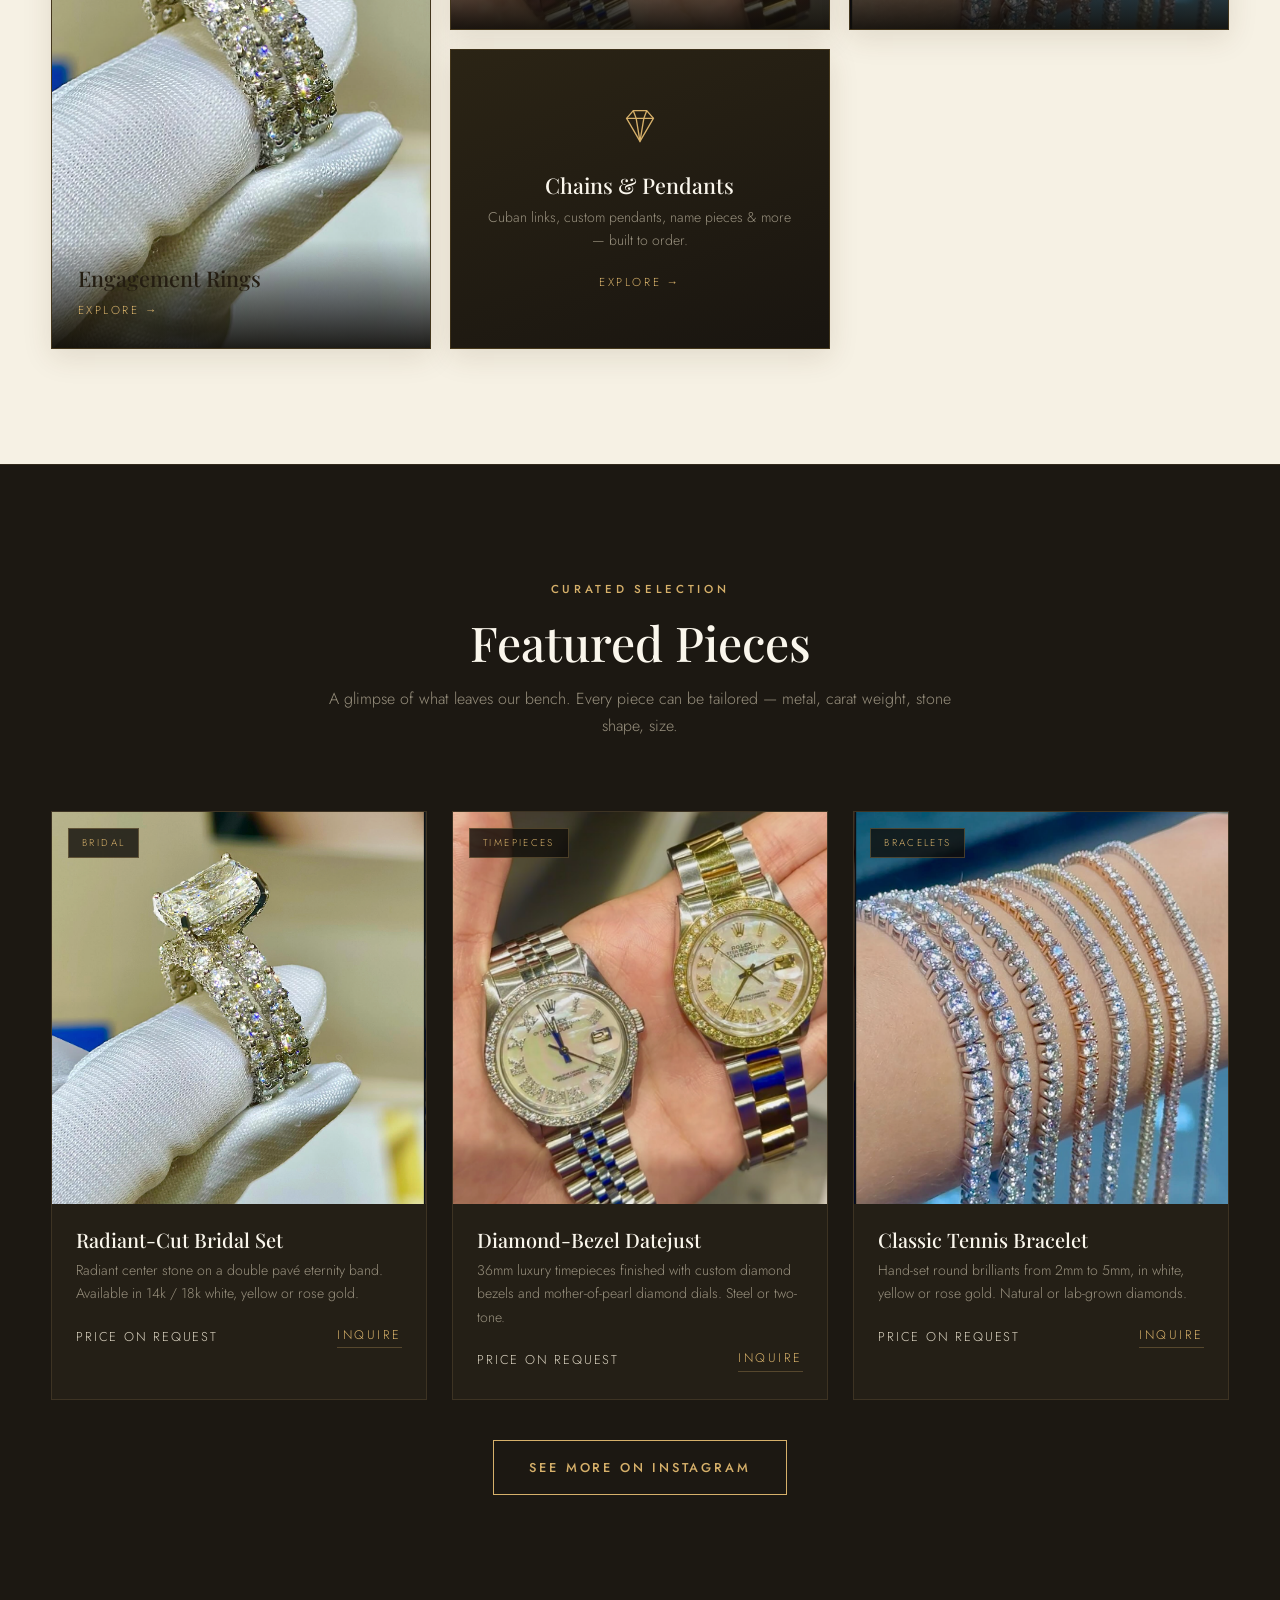
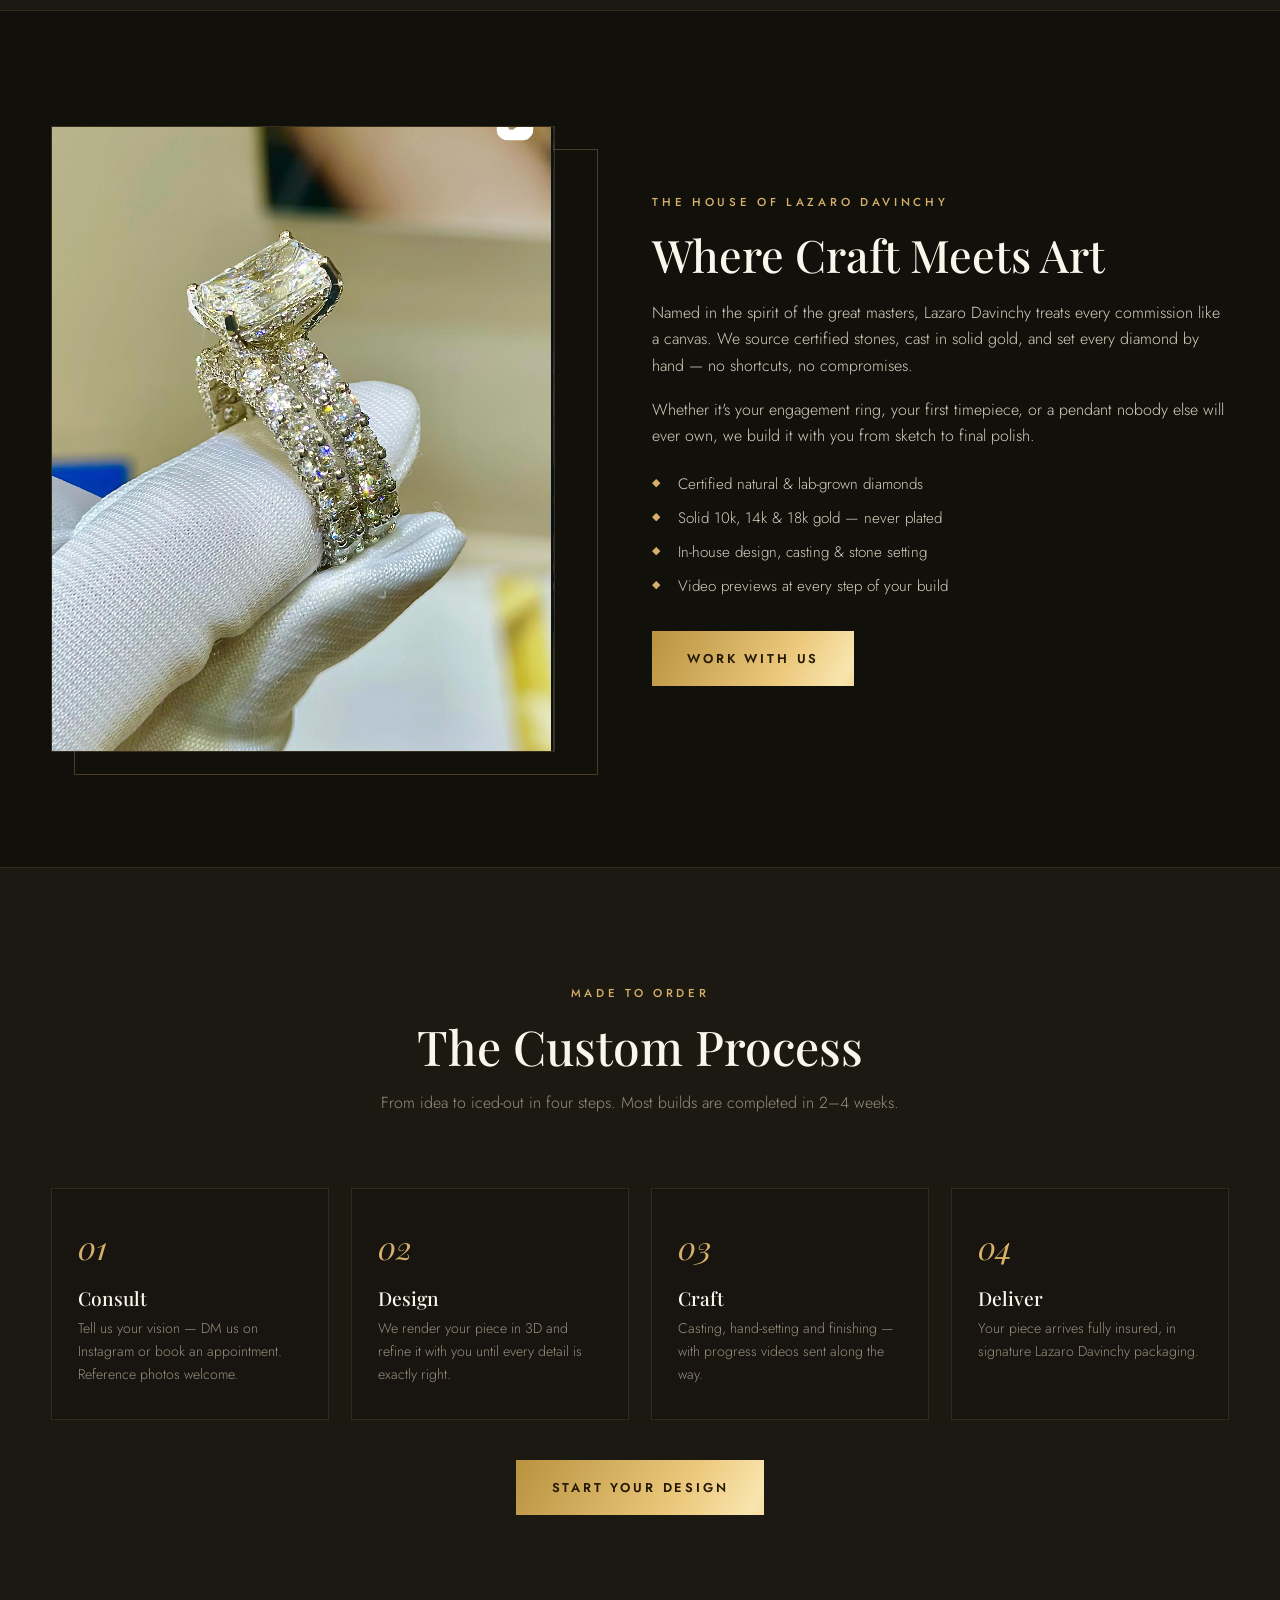
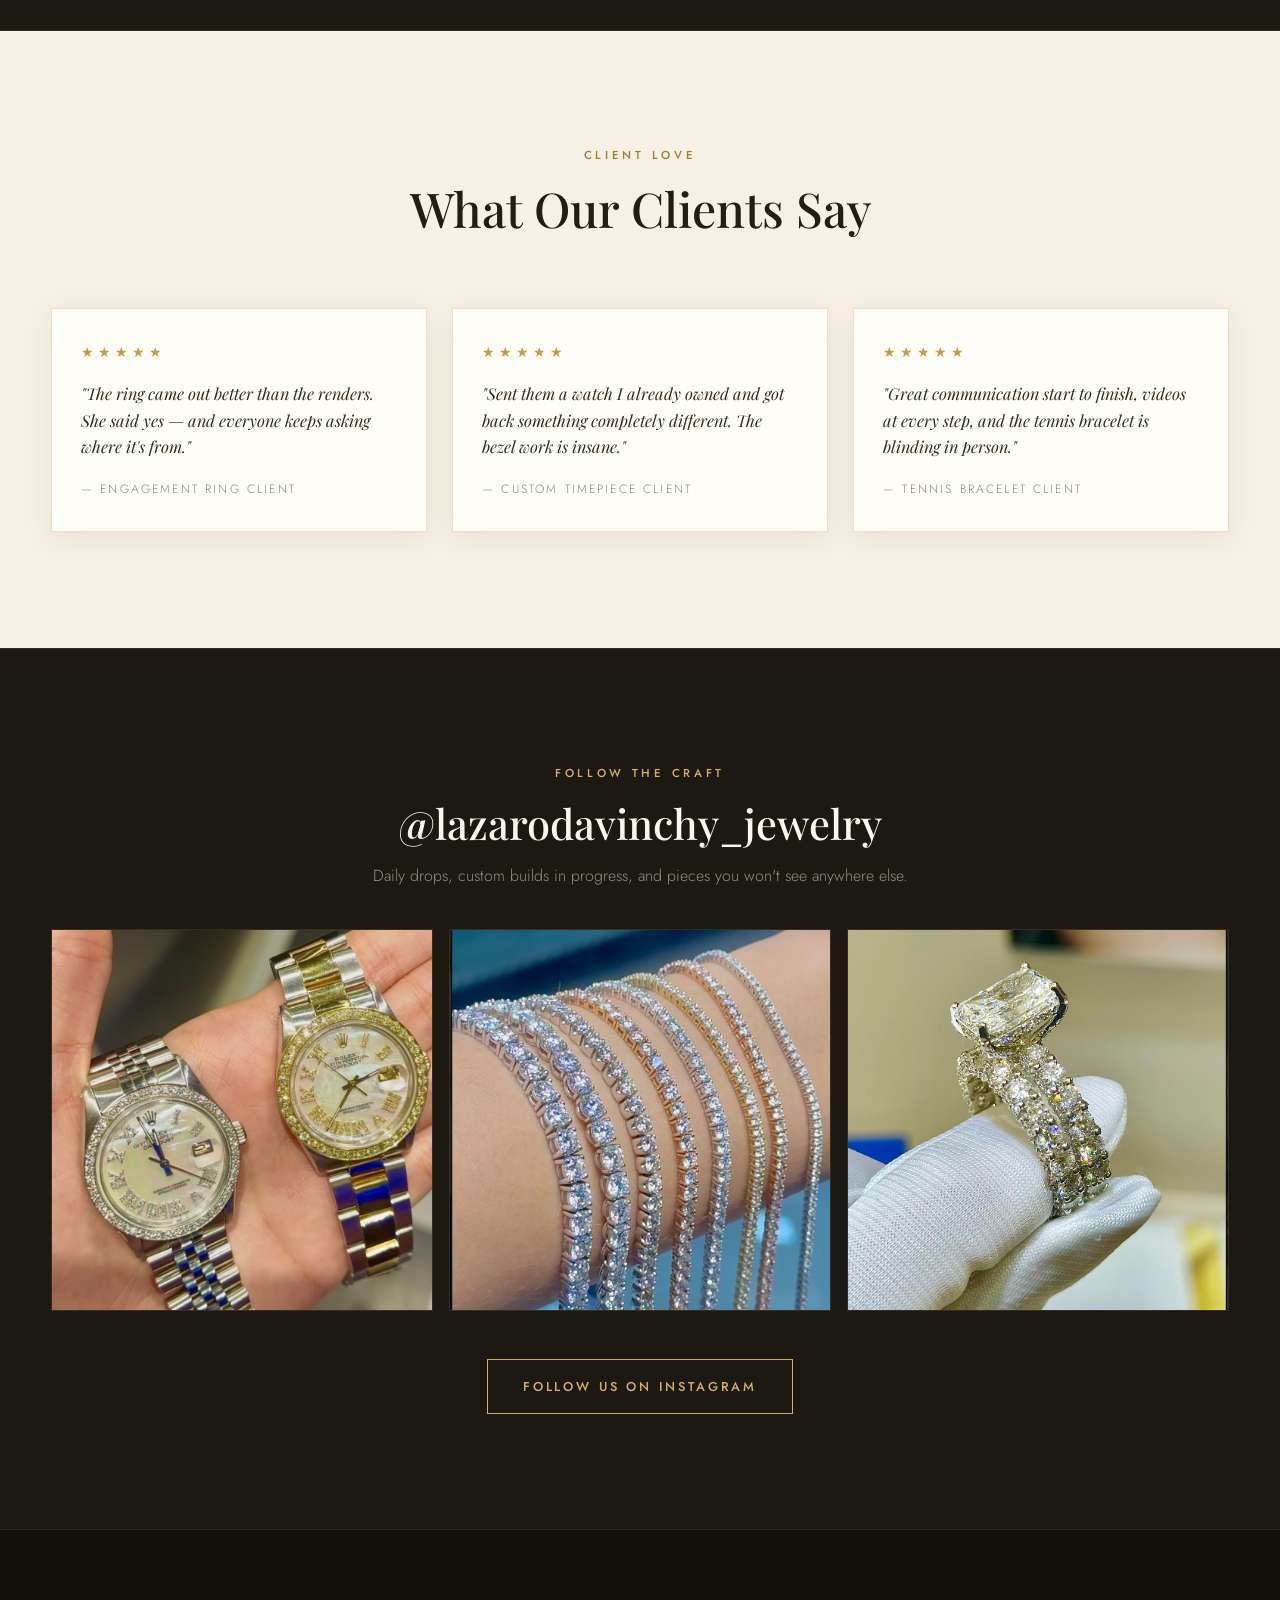
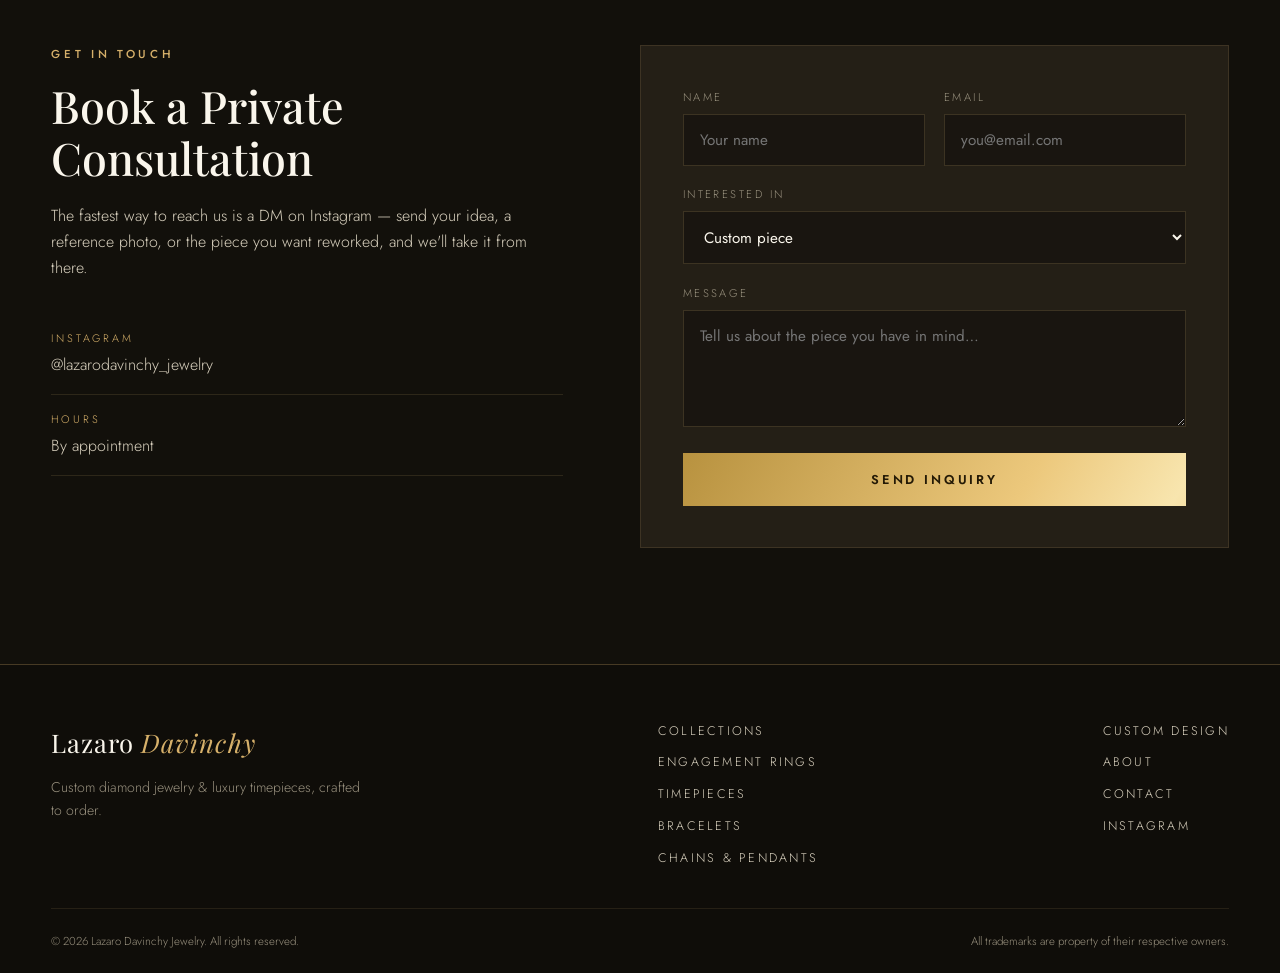
==== commit c002a9ef: "Enrich the color palette with ivory sections and brighter gold - Alternate ivory/cream sections (sho" ====
--- a/index.html
+++ b/index.html
@@ -84,7 +84,7 @@
   </section>
 
   <!-- Collections -->
-  <section class="collections section" id="collections">
+  <section class="collections section section-light" id="collections">
     <div class="container">
       <header class="section-head reveal">
         <p class="eyebrow">The House Collections</p>
@@ -255,7 +255,7 @@
   </section>
 
   <!-- Testimonials -->
-  <section class="testimonials section">
+  <section class="testimonials section section-light">
     <div class="container">
       <header class="section-head reveal">
         <p class="eyebrow">Client Love</p>
--- a/css/style.css
+++ b/css/style.css
@@ -4,16 +4,21 @@
    ============================================================ */
 
 :root {
-  --ink: #14120e;
-  --ink-soft: #1d1a15;
-  --panel: #211d17;
-  --ivory: #f5f1e8;
-  --ivory-dim: #cfc8b8;
-  --muted: #8d8677;
-  --gold: #c9a86a;
-  --gold-bright: #e0c48c;
-  --gold-dim: #8a744d;
-  --line: rgba(201, 168, 106, 0.25);
+  --ink: #12100b;
+  --ink-soft: #1c1812;
+  --panel: #241f16;
+  --ivory: #faf6ec;
+  --ivory-dim: #d8d0be;
+  --muted: #98907e;
+  --gold: #d6b06a;
+  --gold-bright: #f3d795;
+  --gold-dim: #96793f;
+  --line: rgba(214, 176, 106, 0.28);
+  /* light sections */
+  --cream: #f6f1e4;
+  --cream-panel: #fffdf7;
+  --cream-ink: #241d12;
+  --cream-muted: #6f6350;
   --serif: "Playfair Display", Georgia, serif;
   --sans: "Jost", "Helvetica Neue", Arial, sans-serif;
   --ease: cubic-bezier(0.22, 1, 0.36, 1);
@@ -44,6 +49,44 @@
 .section-dark { background: var(--ink-soft); border-block: 1px solid rgba(201, 168, 106, 0.12); }
 
 .center { text-align: center; }
+
+/* ---------- light (ivory) sections ---------- */
+
+.section-light { background: var(--cream); color: var(--cream-muted); }
+.section-light h1, .section-light h2, .section-light h3 { color: var(--cream-ink); }
+.section-light .eyebrow { color: #a07c33; }
+.section-light .section-lede { color: var(--cream-muted); }
+
+.section-light .product-card {
+  background: var(--cream-panel);
+  border-color: rgba(160, 124, 51, 0.22);
+  box-shadow: 0 6px 24px rgba(70, 52, 20, 0.08);
+}
+.section-light .product-card:hover {
+  border-color: rgba(160, 124, 51, 0.5);
+  box-shadow: 0 24px 50px rgba(70, 52, 20, 0.18);
+}
+.section-light .product-info p { color: var(--cream-muted); }
+.section-light .price { color: #4c4232; }
+.section-light .product-tag { background: rgba(255, 253, 247, 0.9); color: #8a6a24; border-color: rgba(160, 124, 51, 0.35); }
+.section-light .text-link { color: #8a6a24; border-bottom-color: rgba(160, 124, 51, 0.35); }
+.section-light .text-link:hover { border-color: #8a6a24; }
+
+.section-light .quote {
+  background: var(--cream-panel);
+  border-color: rgba(160, 124, 51, 0.22);
+  box-shadow: 0 6px 24px rgba(70, 52, 20, 0.08);
+}
+.section-light .quote p { color: #35291a; }
+.section-light .quote footer { color: #8d8271; }
+.section-light .stars { color: #c69a3e; }
+
+.section-light .collection-card { border-color: rgba(160, 124, 51, 0.25); box-shadow: 0 8px 28px rgba(70, 52, 20, 0.12); }
+.section-light .text-card { background: linear-gradient(160deg, #2b2415, #191510); }
+.section-light .text-card h3 { color: var(--ivory); }
+
+.section-light .btn-outline { color: #8a6a24; border-color: #b08e45; }
+.section-light .btn-outline:hover { background: #b08e45; color: #fffdf7; }
 .center .btn { margin-top: 2.5rem; }
 
 /* ---------- shared type ---------- */
@@ -76,8 +119,19 @@
   cursor: pointer;
 }
 
-.btn-gold { background: linear-gradient(135deg, var(--gold-bright), var(--gold) 55%, var(--gold-dim)); color: #191509; border: none; padding: calc(1rem + 1px) 2.2rem; }
-.btn-gold:hover { filter: brightness(1.12); transform: translateY(-2px); box-shadow: 0 12px 30px rgba(201, 168, 106, 0.25); }
+.btn-gold {
+  background: linear-gradient(120deg, #b8923f, #ecc87c 35%, #f8e5ae 50%, #e2ba69 65%, #a8822f);
+  background-size: 200% 100%;
+  color: #241a06;
+  border: none;
+  padding: calc(1rem + 1px) 2.2rem;
+  font-weight: 600;
+}
+.btn-gold:hover {
+  background-position: 100% 0;
+  transform: translateY(-2px);
+  box-shadow: 0 12px 32px rgba(222, 184, 108, 0.35);
+}
 
 .btn-outline { color: var(--gold); background: transparent; }
 .btn-outline:hover { background: var(--gold); color: #191509; transform: translateY(-2px); }
@@ -98,14 +152,14 @@
 /* ---------- announcement bar ---------- */
 
 .announce {
-  background: linear-gradient(90deg, #191509, #2a2416 50%, #191509);
-  border-bottom: 1px solid var(--line);
+  background: linear-gradient(110deg, #a8822f, #e3c078 30%, #f3dfa8 50%, #d9b366 70%, #a8822f);
   text-align: center;
-  padding: 0.55rem 1rem;
+  padding: 0.6rem 1rem;
   font-size: 0.72rem;
   letter-spacing: 0.14em;
   text-transform: uppercase;
-  color: var(--gold);
+  color: #241a06;
+  font-weight: 500;
 }
 .announce a { text-decoration: underline; text-underline-offset: 3px; }
 
@@ -206,10 +260,10 @@
   position: absolute;
   inset: 0;
   background:
-    radial-gradient(ellipse 70% 55% at 50% 8%, rgba(201, 168, 106, 0.14), transparent 65%),
-    radial-gradient(ellipse 45% 40% at 82% 78%, rgba(201, 168, 106, 0.07), transparent 70%),
-    radial-gradient(ellipse 40% 35% at 12% 68%, rgba(224, 196, 140, 0.05), transparent 70%),
-    var(--ink);
+    radial-gradient(ellipse 70% 55% at 50% 8%, rgba(224, 182, 106, 0.22), transparent 65%),
+    radial-gradient(ellipse 45% 40% at 82% 78%, rgba(196, 120, 84, 0.10), transparent 70%),
+    radial-gradient(ellipse 40% 35% at 12% 68%, rgba(240, 210, 150, 0.09), transparent 70%),
+    linear-gradient(180deg, #191408, var(--ink) 60%);
 }
 .hero-bg::after {
   content: "";
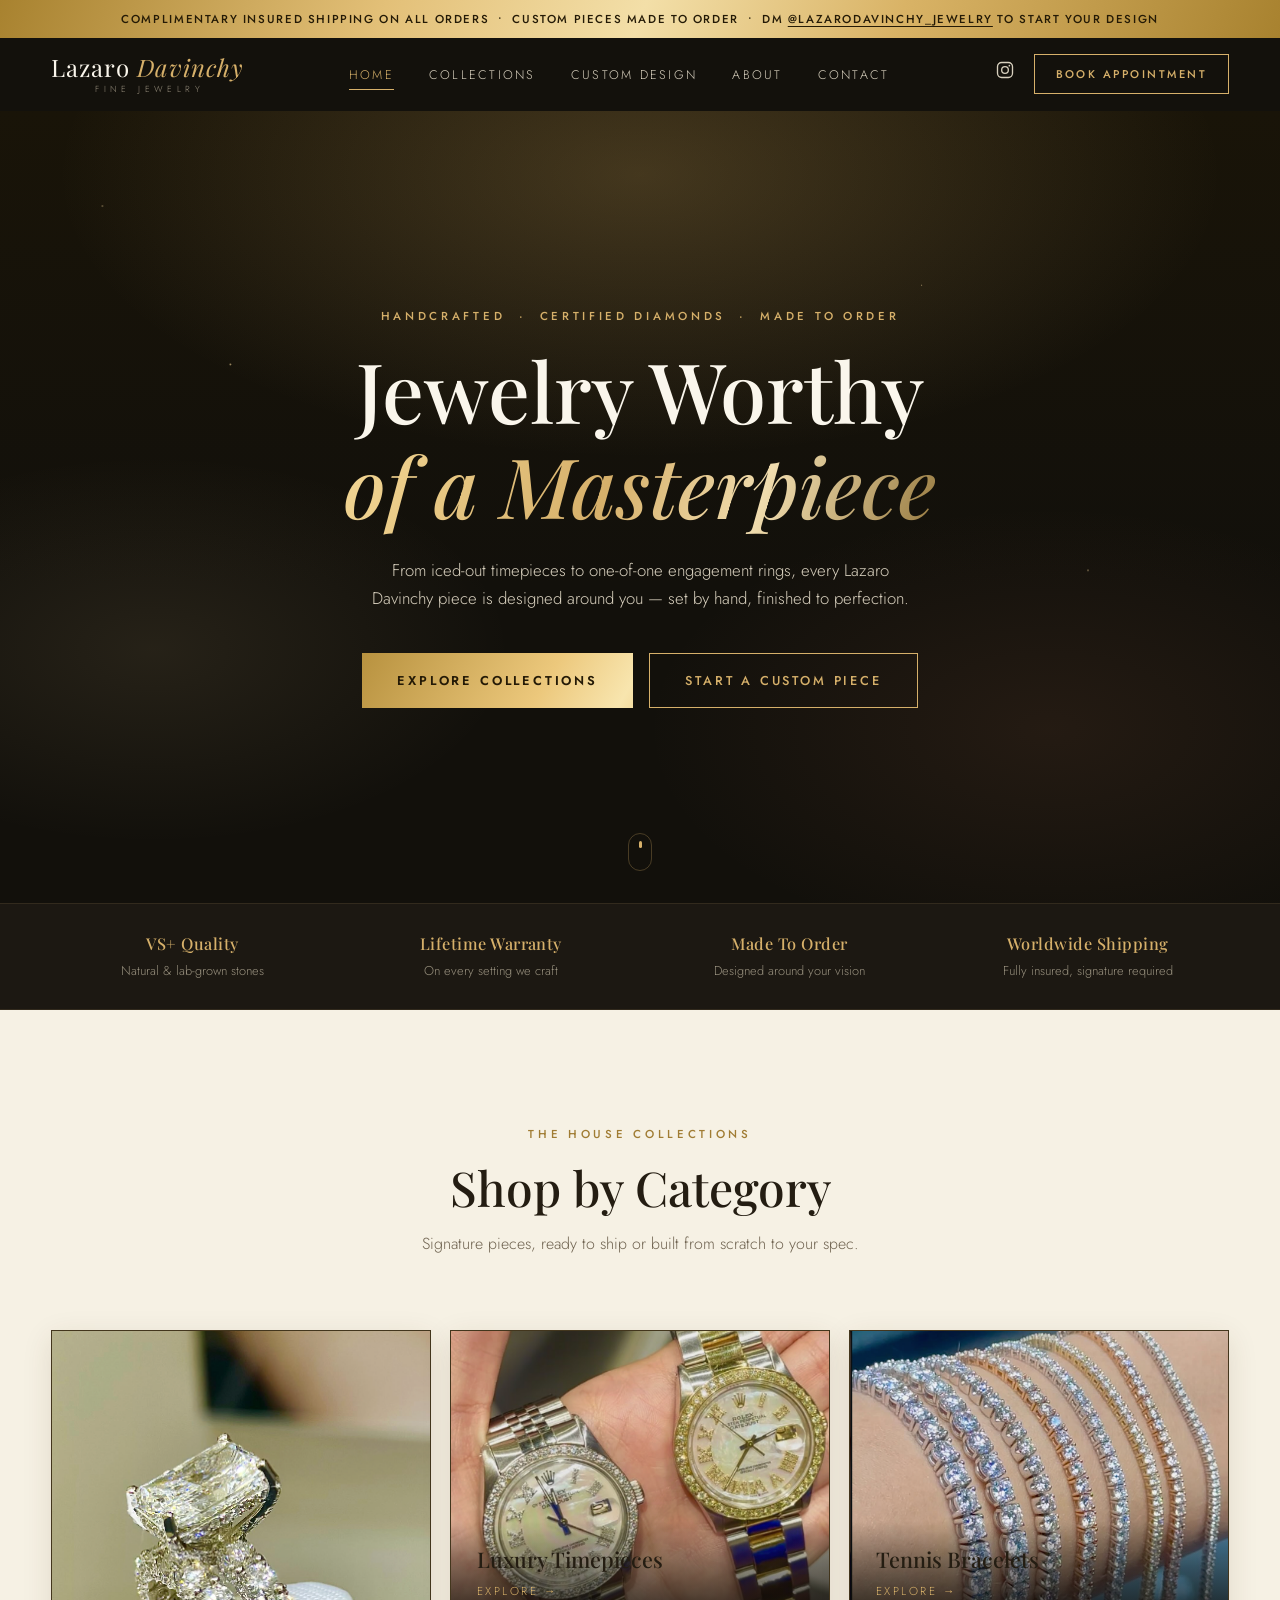
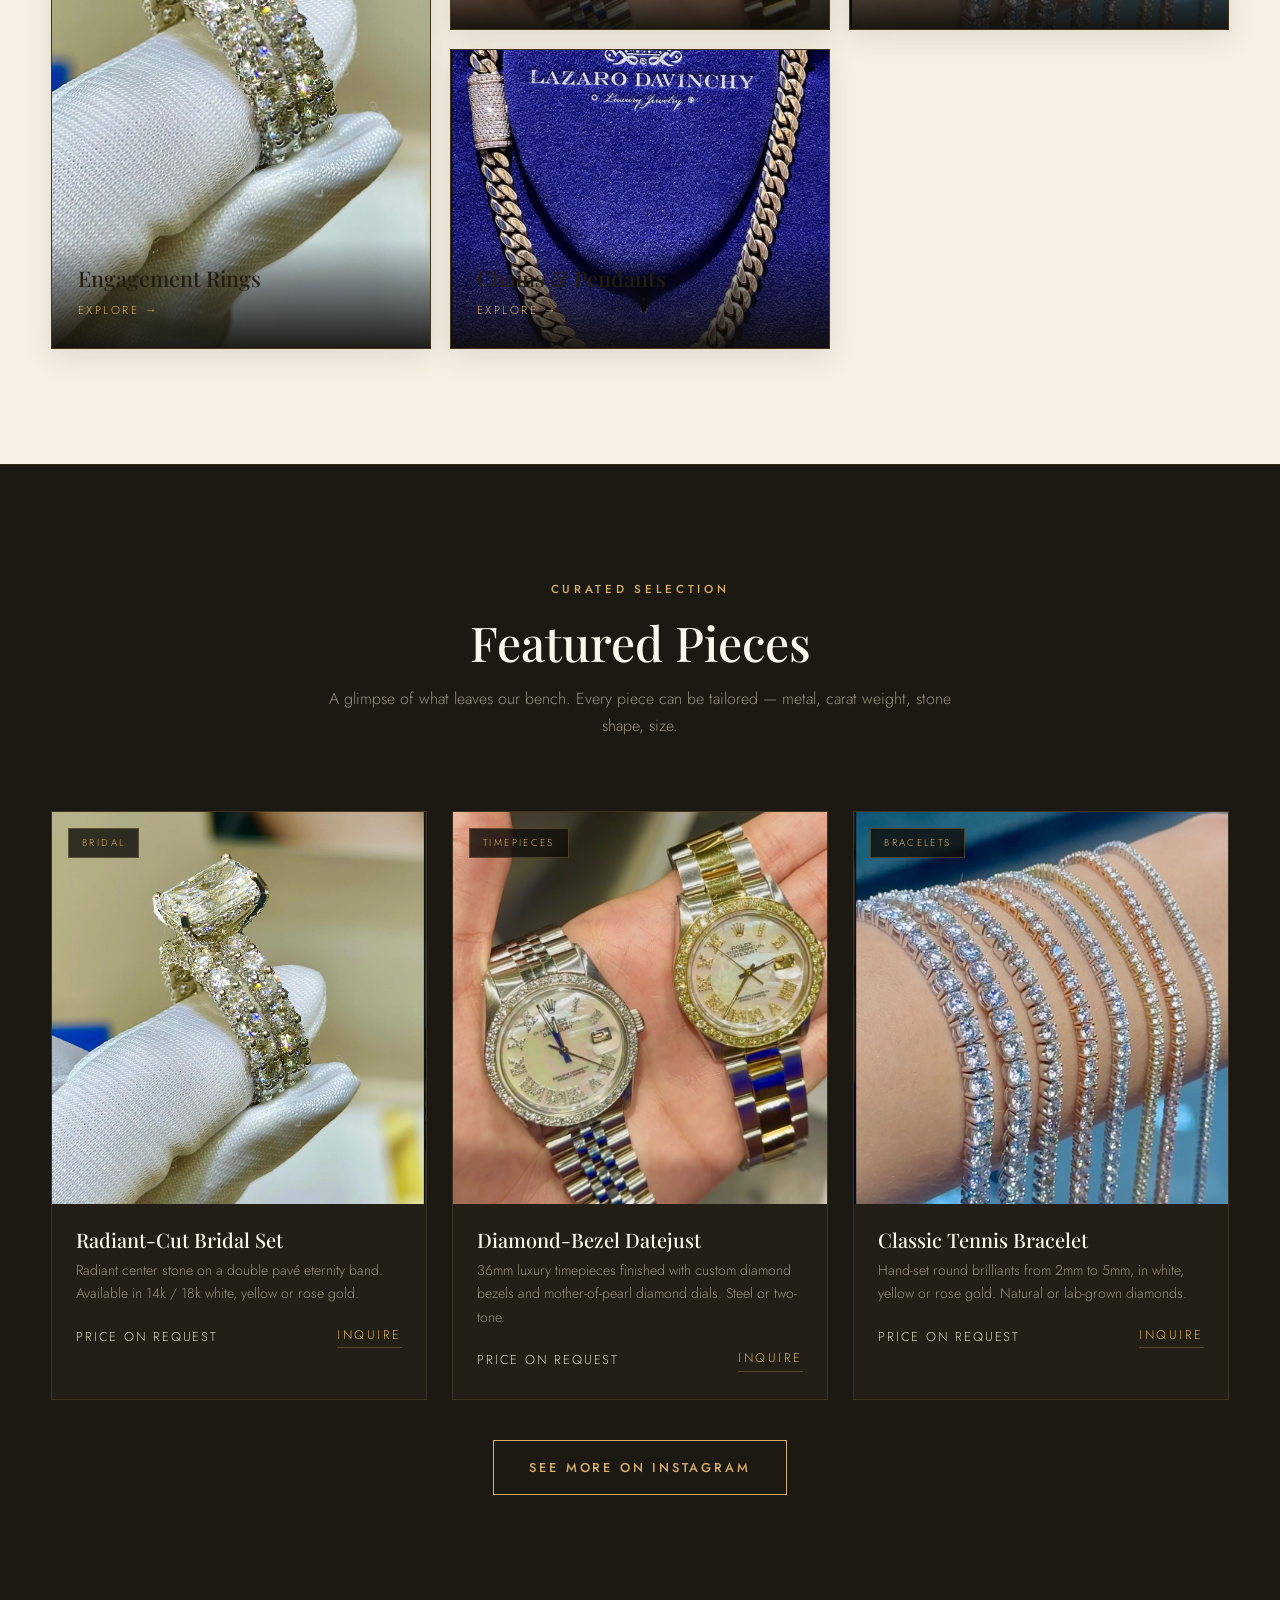
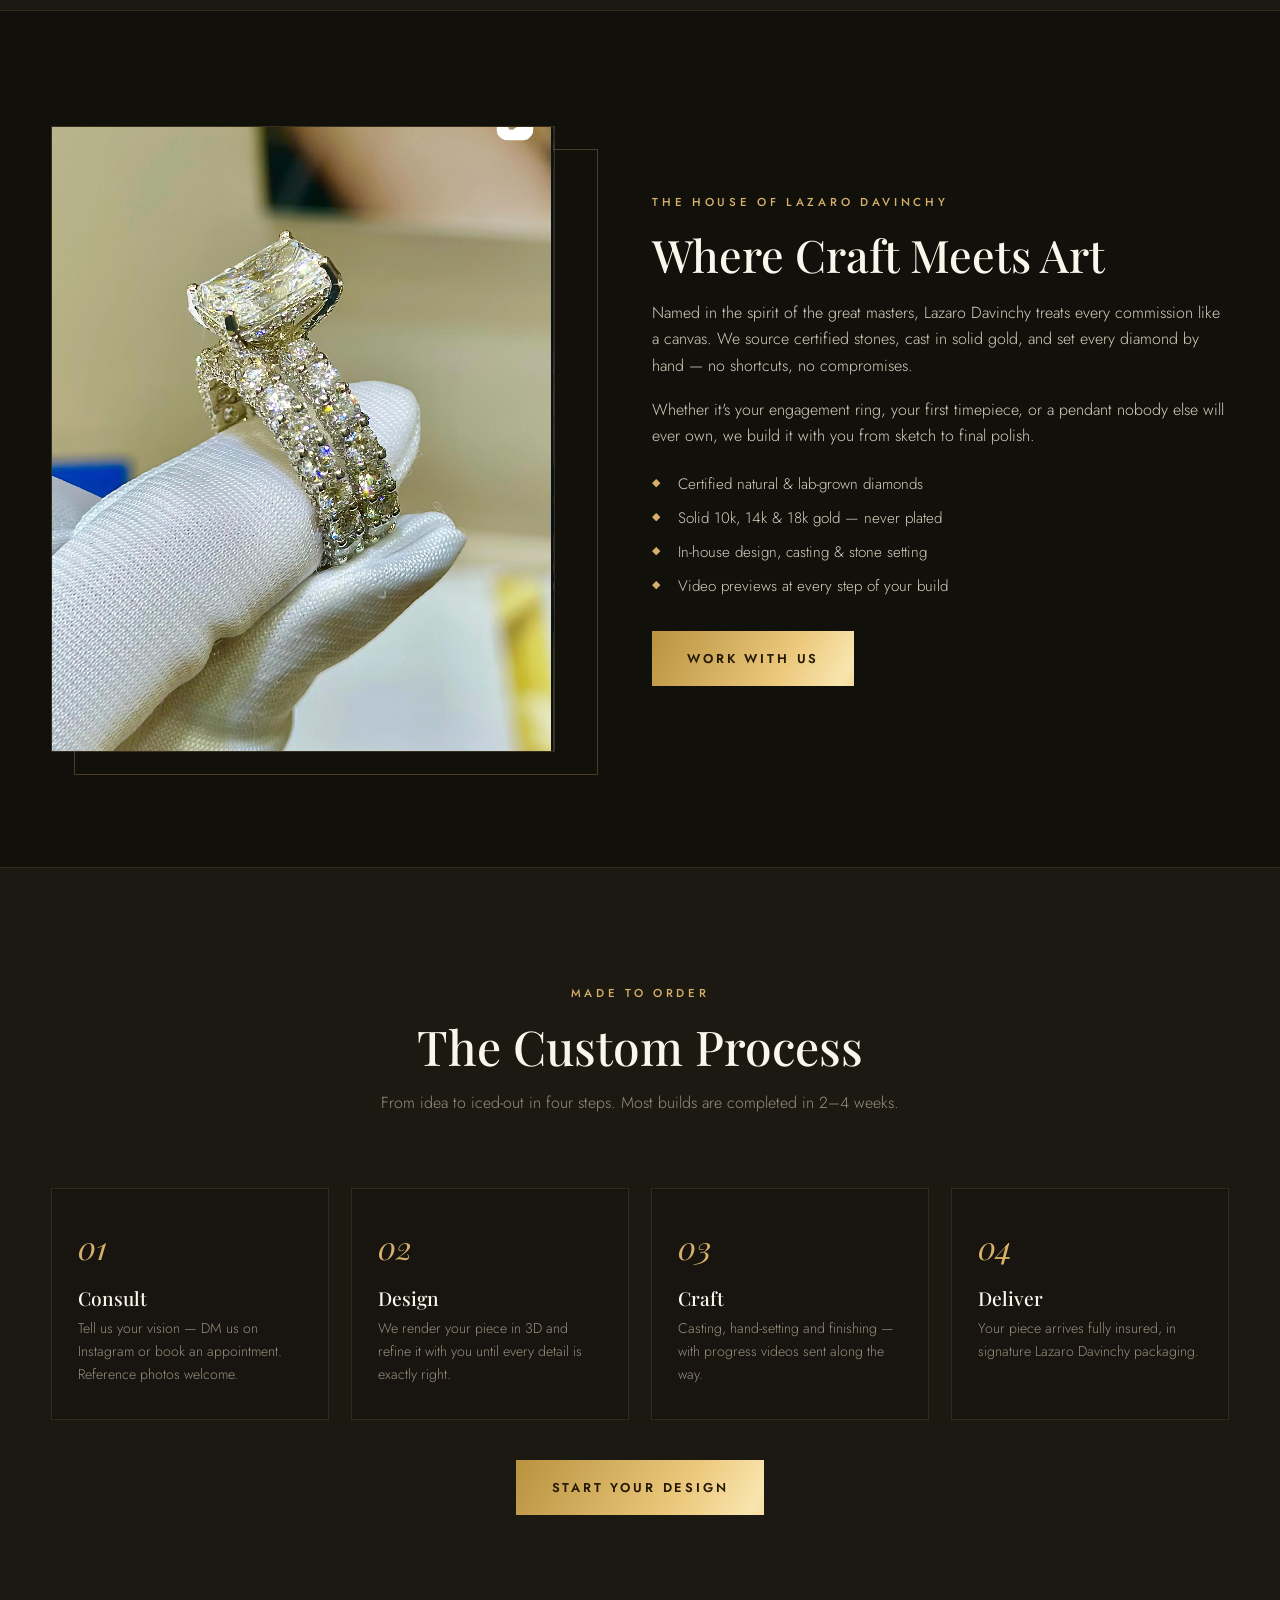
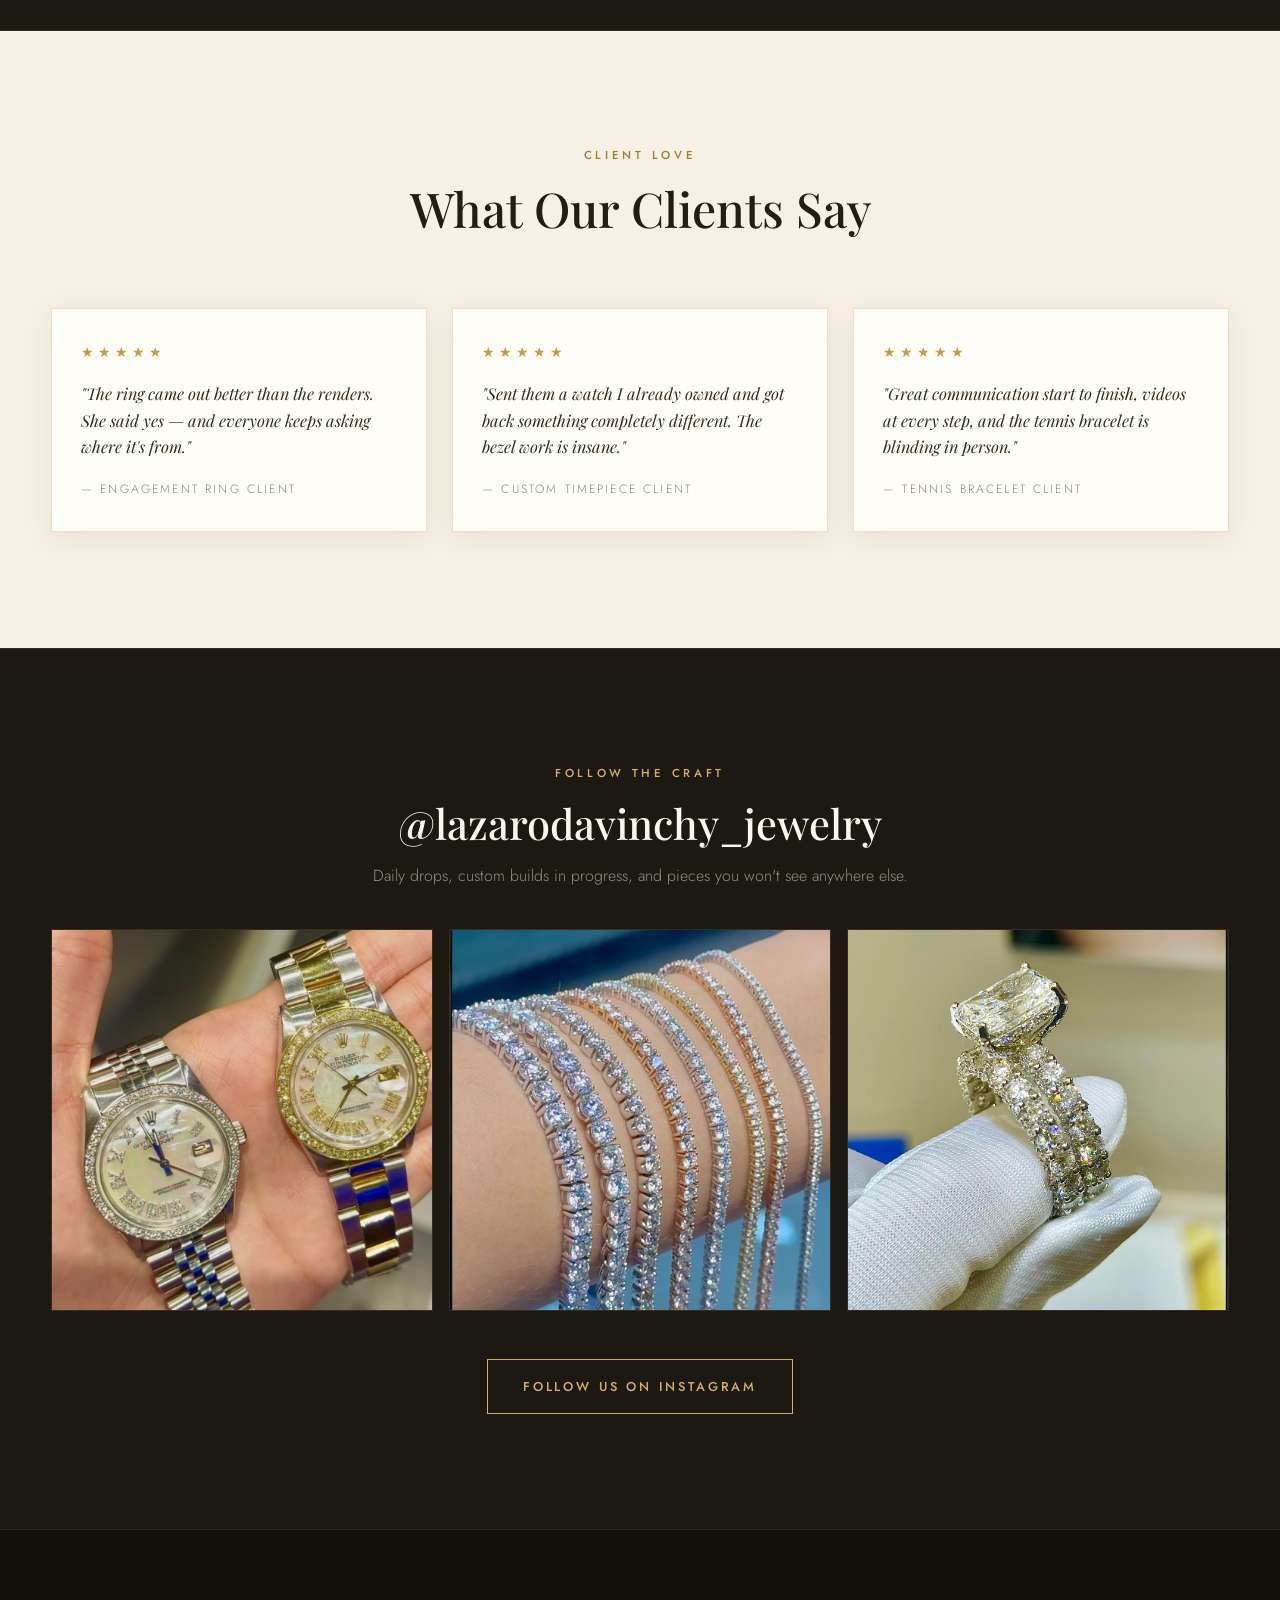
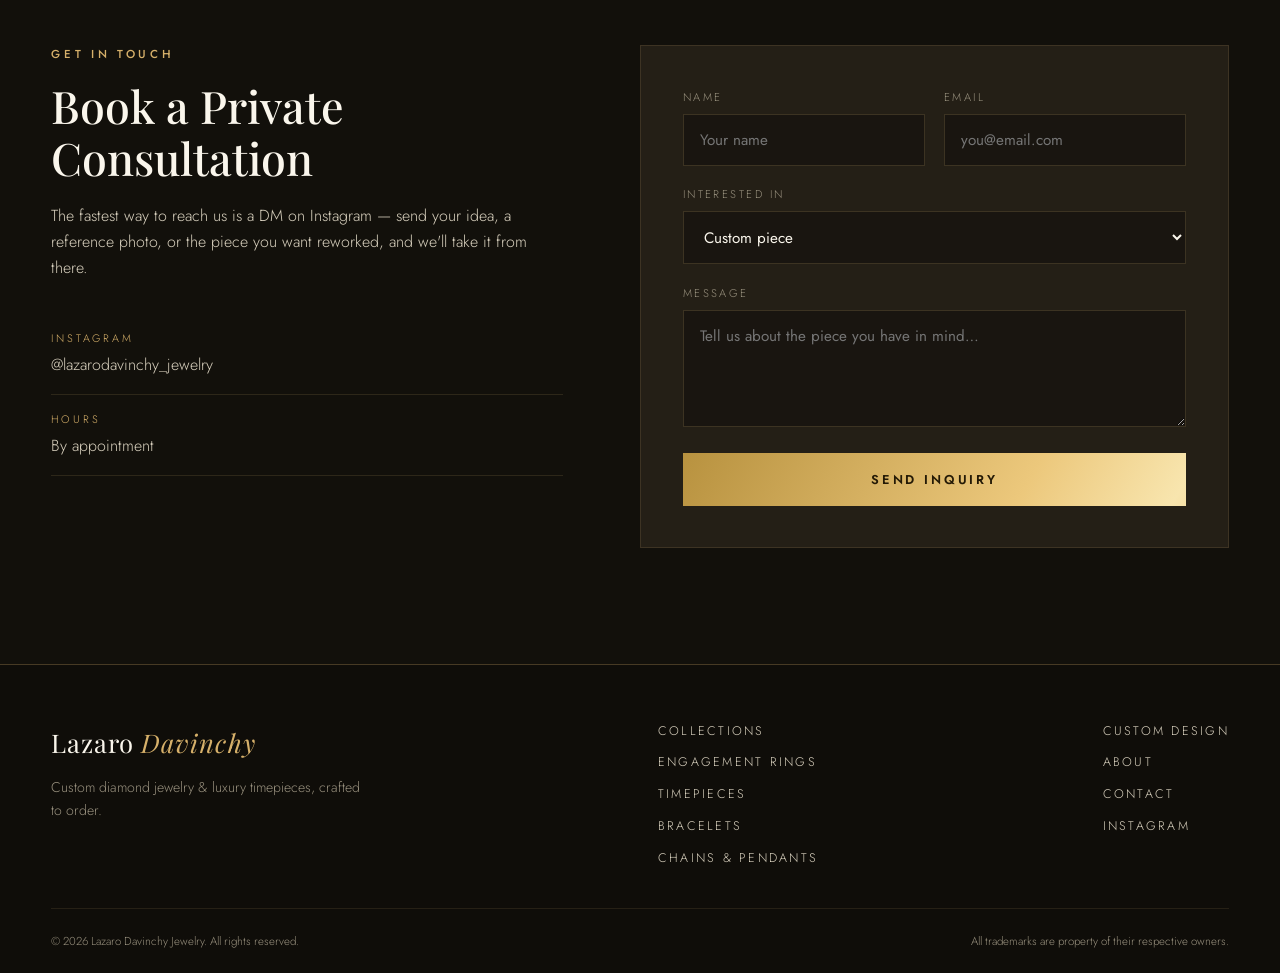
==== commit 387ed6f2: "Use uploaded necklace photo for the Chains & Pendants category Wire images/necklace.png into the cha" ====
--- a/index.html
+++ b/index.html
@@ -117,13 +117,10 @@
           </div>
         </a>
 
-        <a class="collection-card text-card reveal" href="chains.html">
-          <div class="text-card-inner">
-            <svg viewBox="0 0 48 48" fill="none" stroke="currentColor" stroke-width="1.4" aria-hidden="true">
-              <path d="M10 16 L17 8 H31 L38 16 L24 40 Z"/><path d="M10 16 H38 M17 8 L20 16 L24 40 M31 8 L28 16 L24 40"/>
-            </svg>
+        <a class="collection-card reveal" href="chains.html">
+          <img src="images/necklace.png" alt="Solid gold chains and custom pendants" loading="lazy" />
+          <div class="card-overlay">
             <h3>Chains &amp; Pendants</h3>
-            <p>Cuban links, custom pendants, name pieces &amp; more — built to order.</p>
             <span class="card-link">Explore <i>→</i></span>
           </div>
         </a>
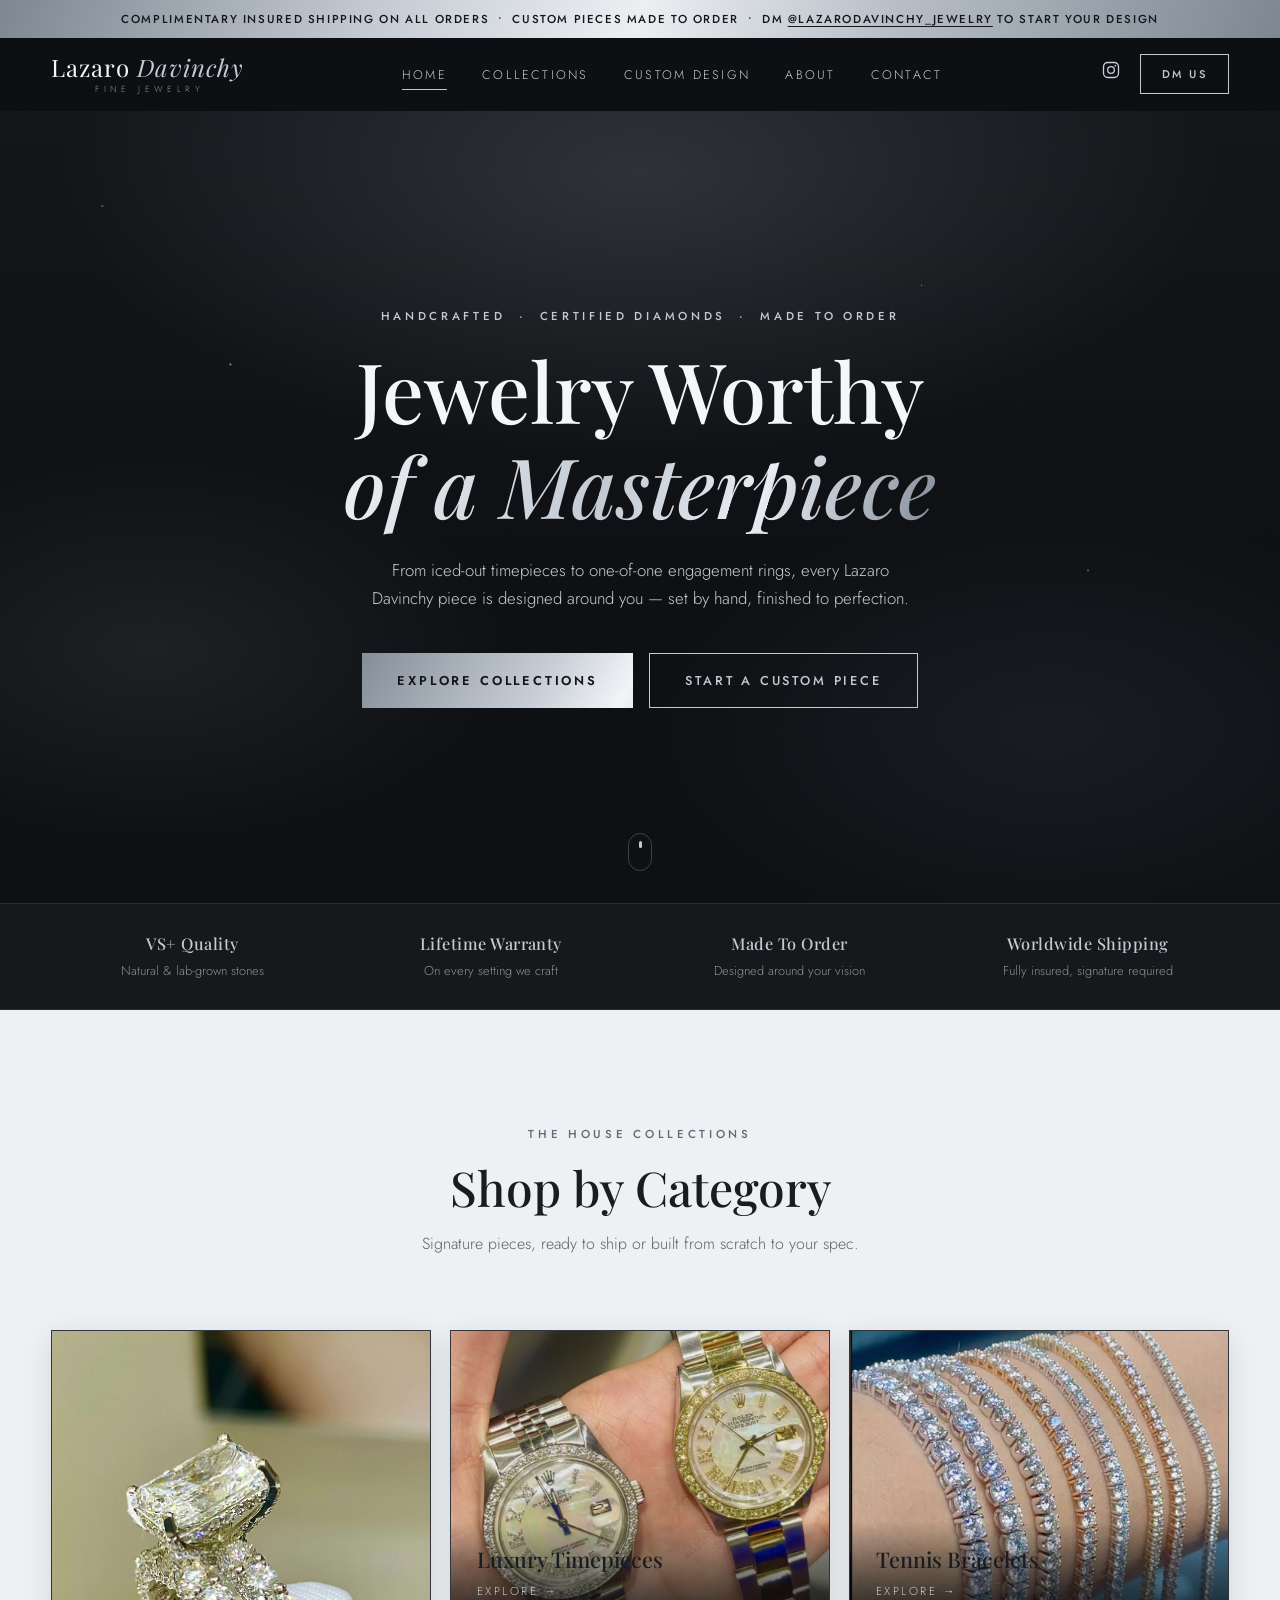
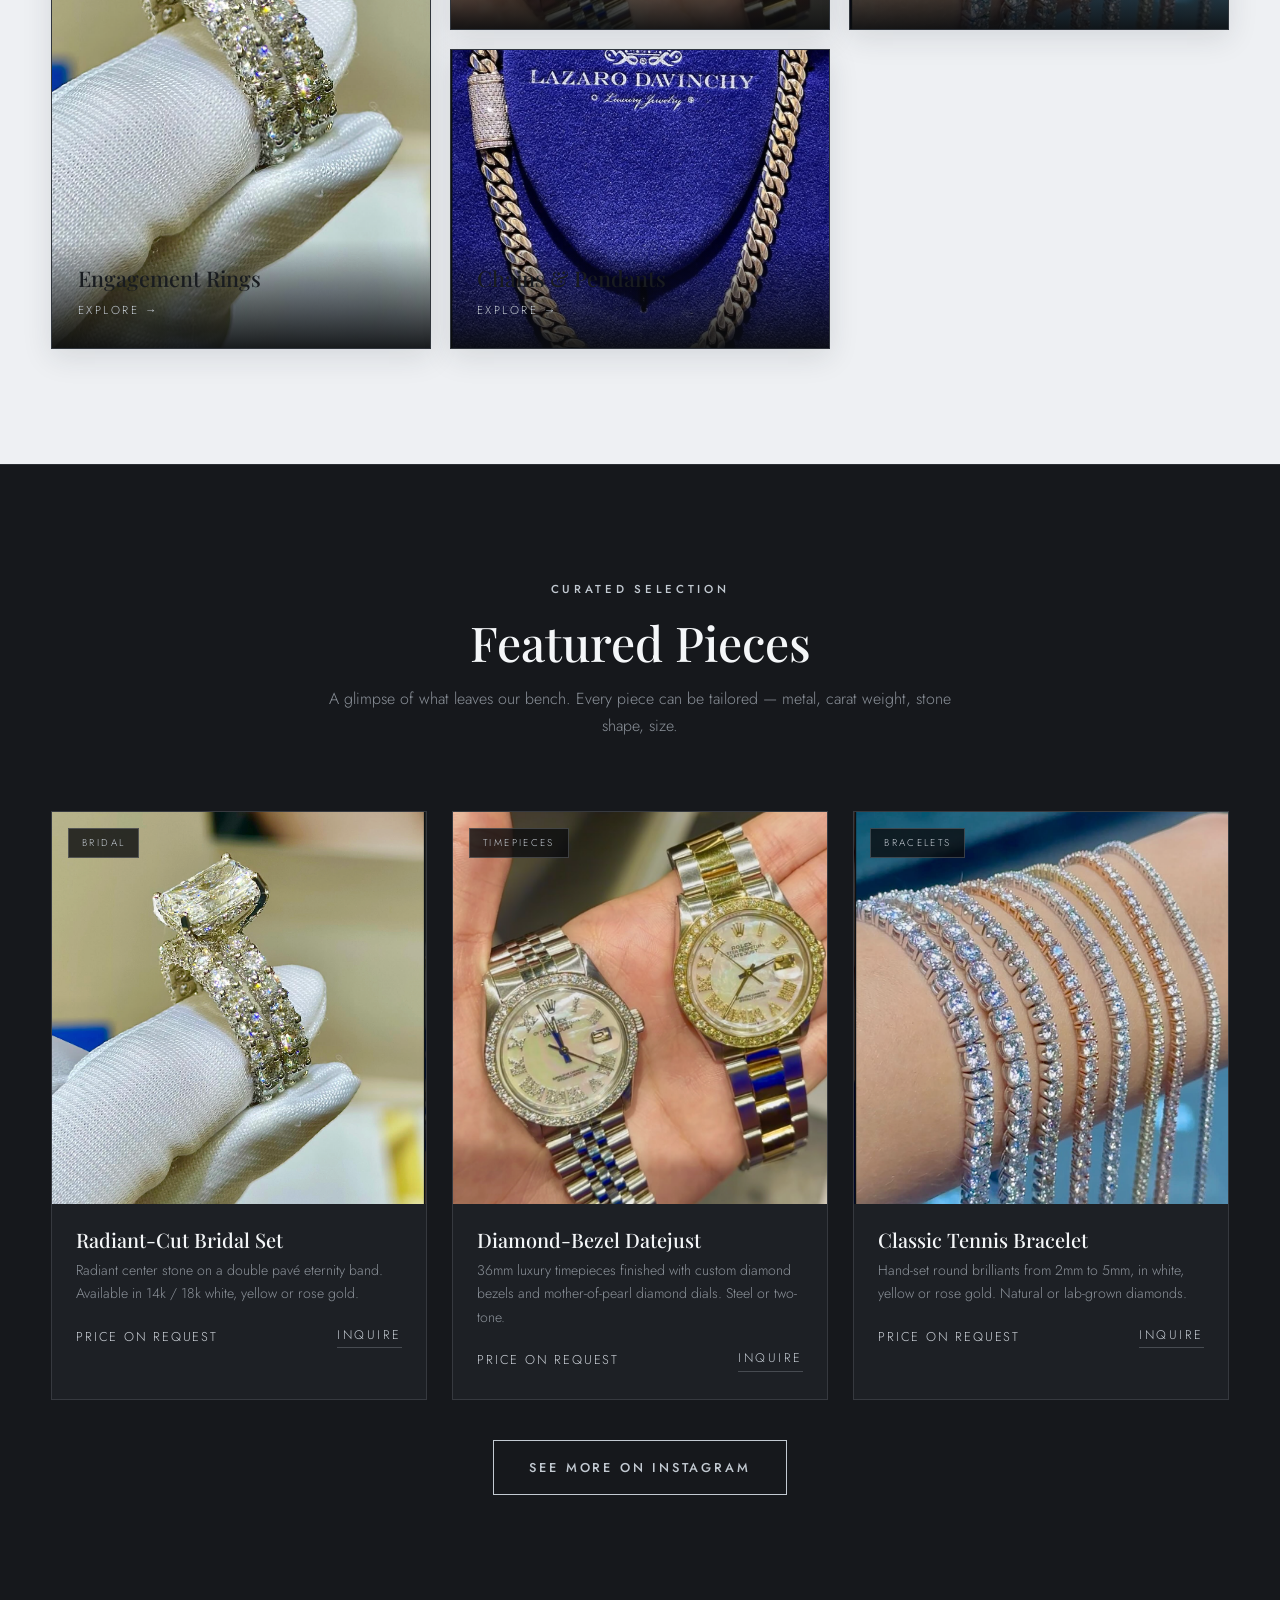
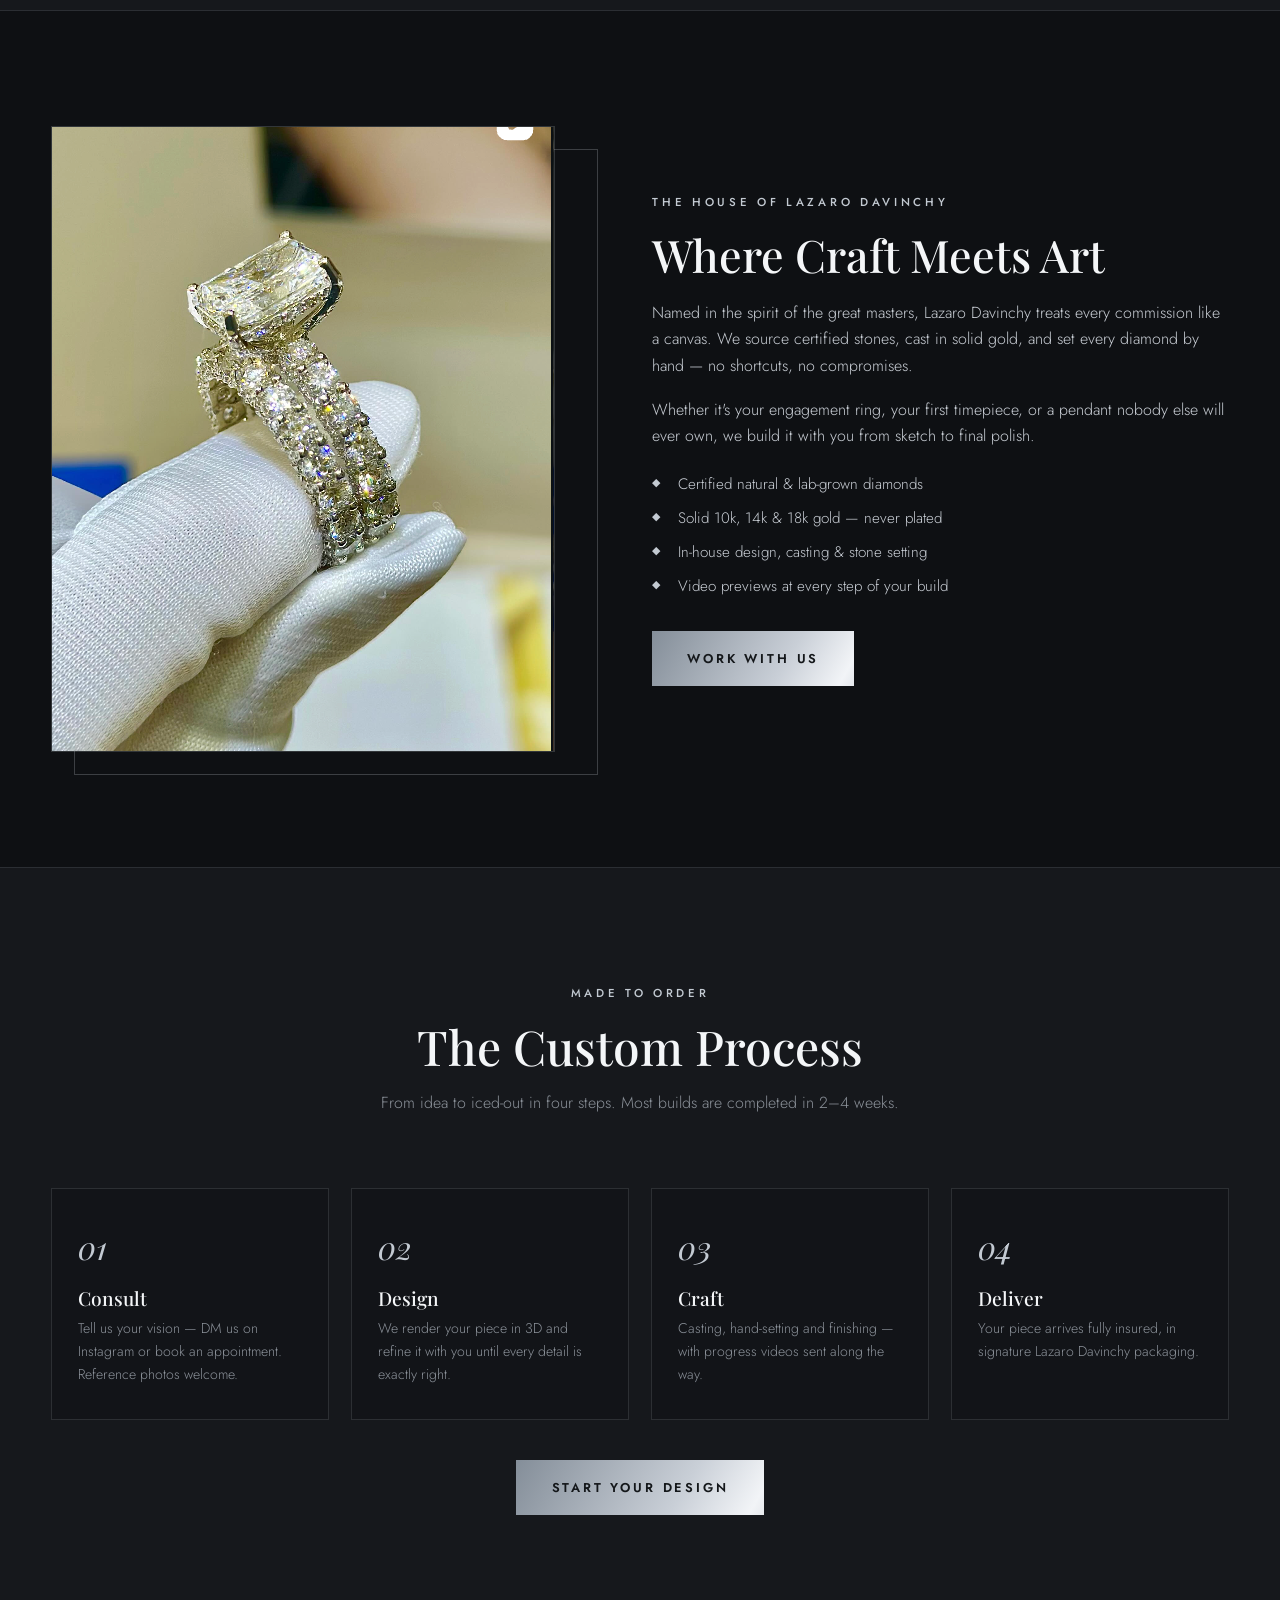
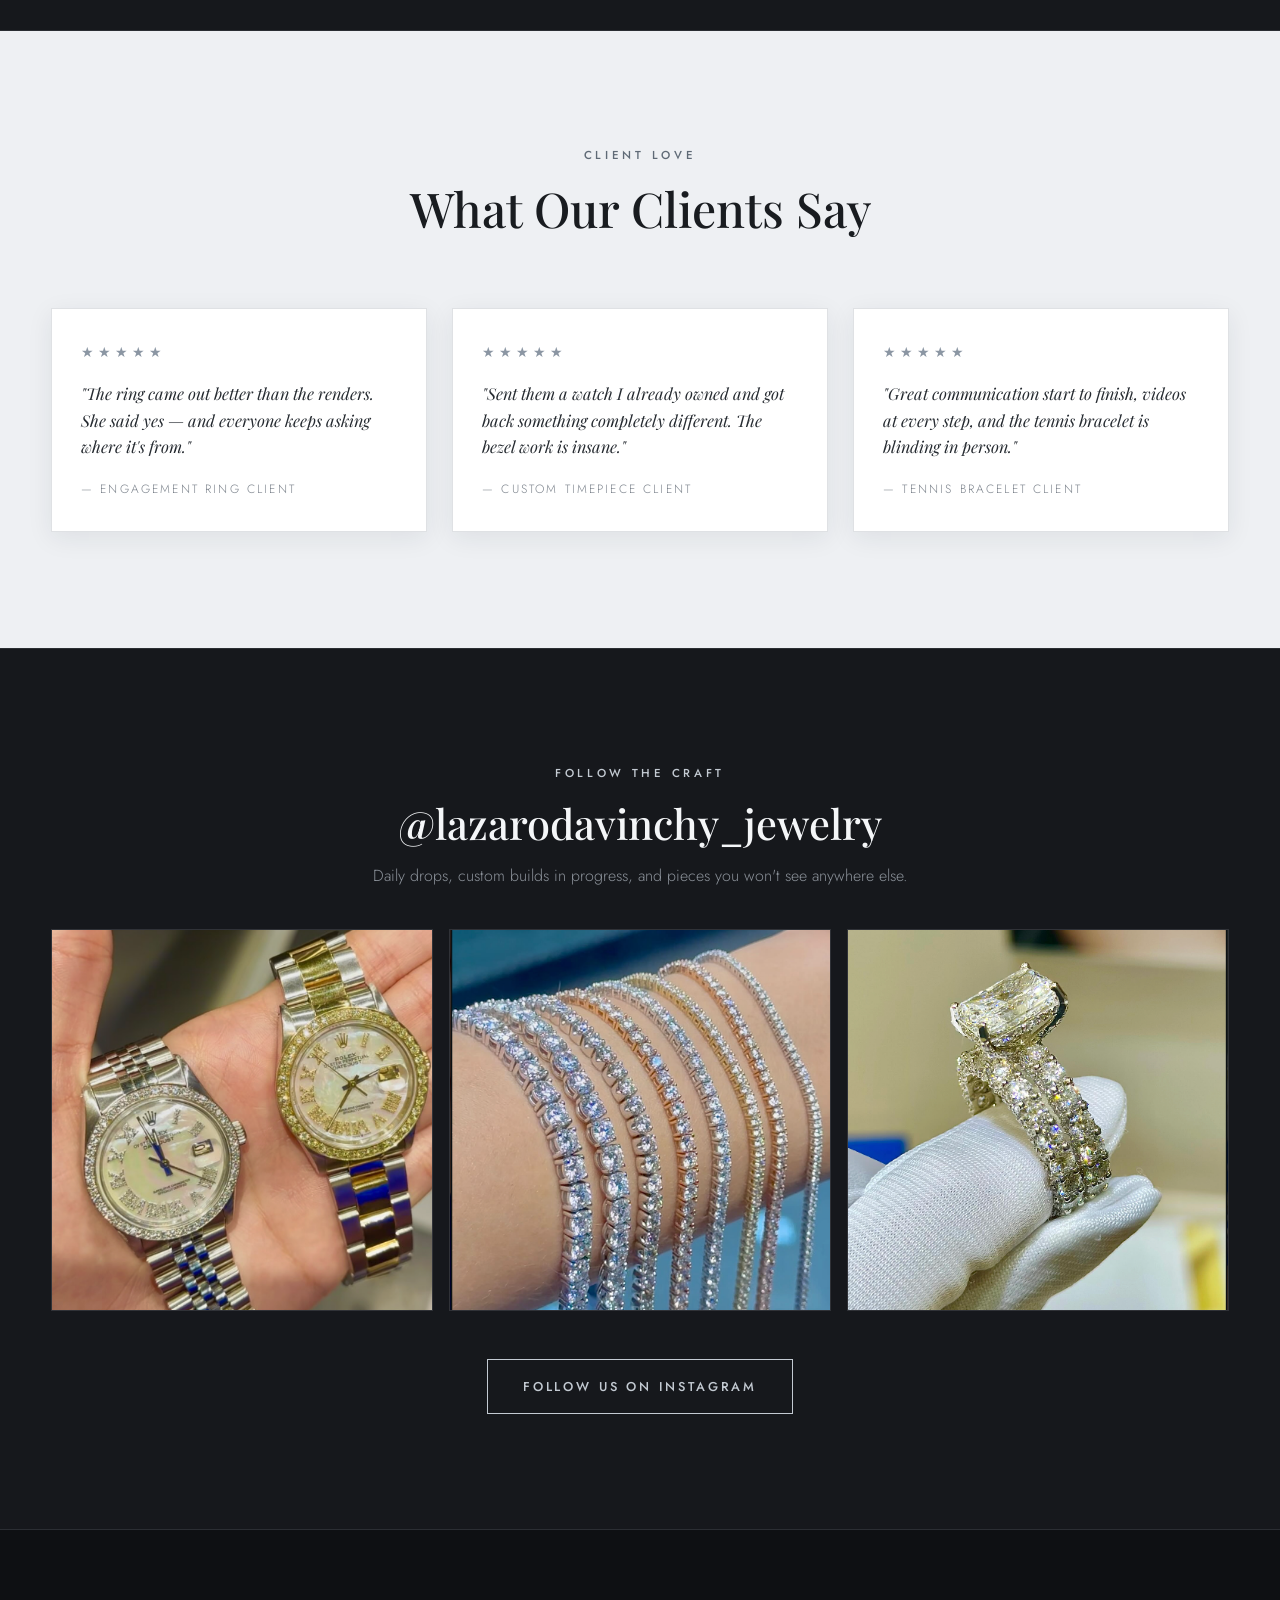
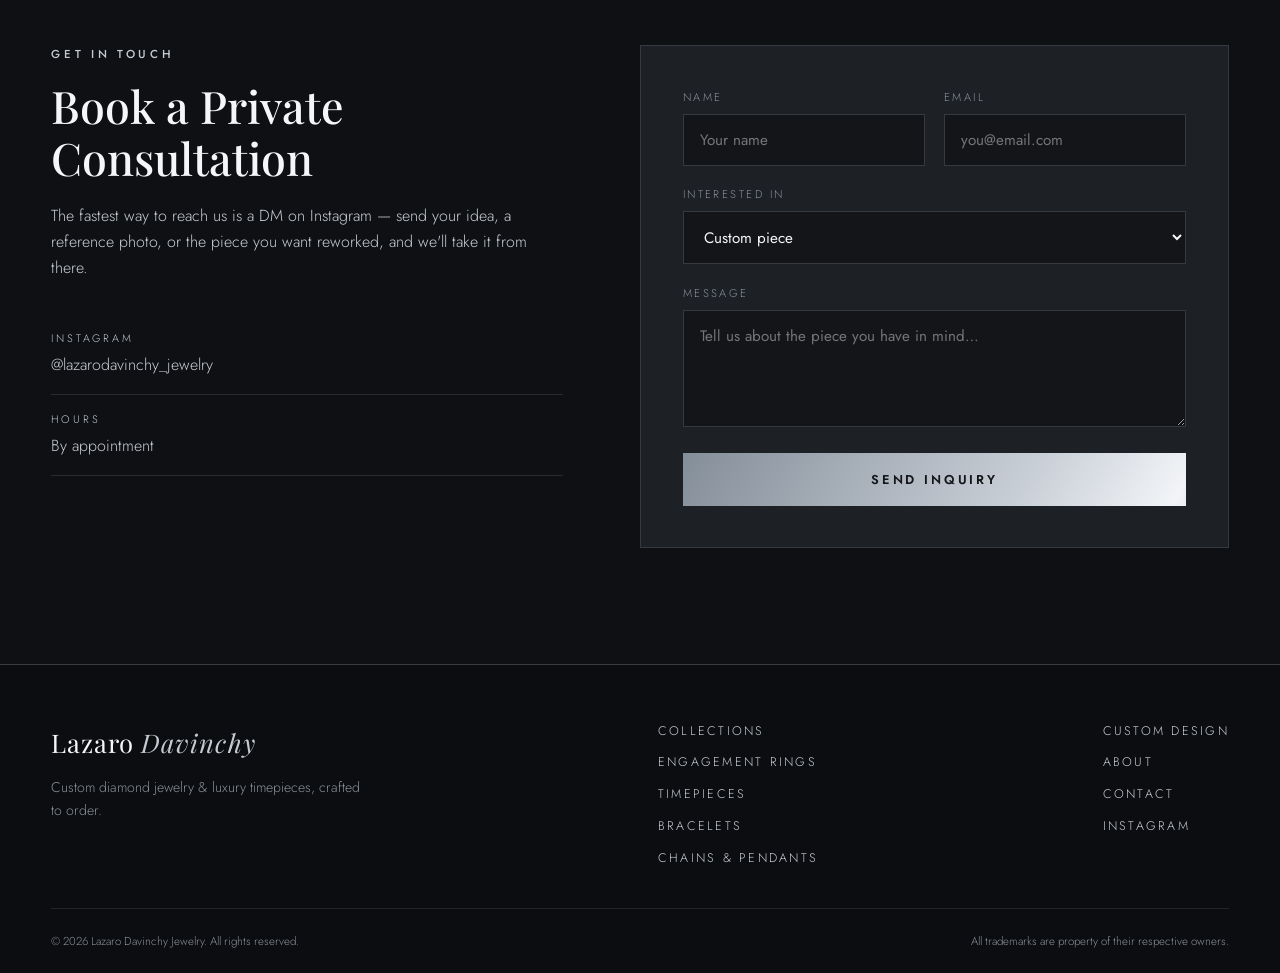
==== commit 0e0962e3: "Switch to a black and silver/platinum color scheme; header button now DM Us - Replace the champagne-" ====
--- a/index.html
+++ b/index.html
@@ -53,7 +53,7 @@
         <a class="icon-link" href="https://www.instagram.com/lazarodavinchy_jewelry/" target="_blank" rel="noopener" aria-label="Instagram">
           <svg viewBox="0 0 24 24" fill="none" stroke="currentColor" stroke-width="1.6"><rect x="3" y="3" width="18" height="18" rx="5"/><circle cx="12" cy="12" r="4"/><circle cx="17.2" cy="6.8" r="1" fill="currentColor" stroke="none"/></svg>
         </a>
-        <a class="btn btn-outline btn-small" href="contact.html">Book&nbsp;Appointment</a>
+        <a class="btn btn-outline btn-small" href="https://www.instagram.com/lazarodavinchy_jewelry/" target="_blank" rel="noopener">DM&nbsp;Us</a>
       </div>
     </div>
   </header>
--- a/css/style.css
+++ b/css/style.css
@@ -4,21 +4,21 @@
    ============================================================ */
 
 :root {
-  --ink: #12100b;
-  --ink-soft: #1c1812;
-  --panel: #241f16;
-  --ivory: #faf6ec;
-  --ivory-dim: #d8d0be;
-  --muted: #98907e;
-  --gold: #d6b06a;
-  --gold-bright: #f3d795;
-  --gold-dim: #96793f;
-  --line: rgba(214, 176, 106, 0.28);
+  --ink: #0e1013;
+  --ink-soft: #16181c;
+  --panel: #1d2025;
+  --ivory: #f4f6f8;
+  --ivory-dim: #c9ced5;
+  --muted: #8b9199;
+  --gold: #c3cad2;
+  --gold-bright: #eef1f5;
+  --gold-dim: #7f8894;
+  --line: rgba(195, 202, 210, 0.25);
   /* light sections */
-  --cream: #f6f1e4;
-  --cream-panel: #fffdf7;
-  --cream-ink: #241d12;
-  --cream-muted: #6f6350;
+  --cream: #eef0f3;
+  --cream-panel: #ffffff;
+  --cream-ink: #191c20;
+  --cream-muted: #5b626b;
   --serif: "Playfair Display", Georgia, serif;
   --sans: "Jost", "Helvetica Neue", Arial, sans-serif;
   --ease: cubic-bezier(0.22, 1, 0.36, 1);
@@ -46,7 +46,7 @@
 .container { width: min(1180px, 92%); margin-inline: auto; }
 
 .section { padding: clamp(4rem, 9vw, 7.5rem) 0; }
-.section-dark { background: var(--ink-soft); border-block: 1px solid rgba(201, 168, 106, 0.12); }
+.section-dark { background: var(--ink-soft); border-block: 1px solid rgba(195, 202, 210, 0.12); }
 
 .center { text-align: center; }
 
@@ -54,39 +54,39 @@
 
 .section-light { background: var(--cream); color: var(--cream-muted); }
 .section-light h1, .section-light h2, .section-light h3 { color: var(--cream-ink); }
-.section-light .eyebrow { color: #a07c33; }
+.section-light .eyebrow { color: #5f6a76; }
 .section-light .section-lede { color: var(--cream-muted); }
 
 .section-light .product-card {
   background: var(--cream-panel);
-  border-color: rgba(160, 124, 51, 0.22);
-  box-shadow: 0 6px 24px rgba(70, 52, 20, 0.08);
+  border-color: rgba(110, 120, 132, 0.22);
+  box-shadow: 0 6px 24px rgba(30, 38, 48, 0.08);
 }
 .section-light .product-card:hover {
-  border-color: rgba(160, 124, 51, 0.5);
-  box-shadow: 0 24px 50px rgba(70, 52, 20, 0.18);
+  border-color: rgba(110, 120, 132, 0.5);
+  box-shadow: 0 24px 50px rgba(30, 38, 48, 0.18);
 }
 .section-light .product-info p { color: var(--cream-muted); }
-.section-light .price { color: #4c4232; }
-.section-light .product-tag { background: rgba(255, 253, 247, 0.9); color: #8a6a24; border-color: rgba(160, 124, 51, 0.35); }
-.section-light .text-link { color: #8a6a24; border-bottom-color: rgba(160, 124, 51, 0.35); }
-.section-light .text-link:hover { border-color: #8a6a24; }
+.section-light .price { color: #3d434b; }
+.section-light .product-tag { background: rgba(255, 255, 255, 0.9); color: #57626e; border-color: rgba(110, 120, 132, 0.35); }
+.section-light .text-link { color: #57626e; border-bottom-color: rgba(110, 120, 132, 0.35); }
+.section-light .text-link:hover { border-color: #57626e; }
 
 .section-light .quote {
   background: var(--cream-panel);
-  border-color: rgba(160, 124, 51, 0.22);
-  box-shadow: 0 6px 24px rgba(70, 52, 20, 0.08);
-}
-.section-light .quote p { color: #35291a; }
-.section-light .quote footer { color: #8d8271; }
-.section-light .stars { color: #c69a3e; }
-
-.section-light .collection-card { border-color: rgba(160, 124, 51, 0.25); box-shadow: 0 8px 28px rgba(70, 52, 20, 0.12); }
-.section-light .text-card { background: linear-gradient(160deg, #2b2415, #191510); }
+  border-color: rgba(110, 120, 132, 0.22);
+  box-shadow: 0 6px 24px rgba(30, 38, 48, 0.08);
+}
+.section-light .quote p { color: #262b31; }
+.section-light .quote footer { color: #7d848d; }
+.section-light .stars { color: #8b96a3; }
+
+.section-light .collection-card { border-color: rgba(110, 120, 132, 0.25); box-shadow: 0 8px 28px rgba(30, 38, 48, 0.12); }
+.section-light .text-card { background: linear-gradient(160deg, #252a30, #14171b); }
 .section-light .text-card h3 { color: var(--ivory); }
 
-.section-light .btn-outline { color: #8a6a24; border-color: #b08e45; }
-.section-light .btn-outline:hover { background: #b08e45; color: #fffdf7; }
+.section-light .btn-outline { color: #57626e; border-color: #9aa4af; }
+.section-light .btn-outline:hover { background: #9aa4af; color: #ffffff; }
 .center .btn { margin-top: 2.5rem; }
 
 /* ---------- shared type ---------- */
@@ -120,9 +120,9 @@
 }
 
 .btn-gold {
-  background: linear-gradient(120deg, #b8923f, #ecc87c 35%, #f8e5ae 50%, #e2ba69 65%, #a8822f);
+  background: linear-gradient(120deg, #848e99, #c9cfd7 35%, #f2f4f7 50%, #b9c0c9 65%, #78828d);
   background-size: 200% 100%;
-  color: #241a06;
+  color: #14171a;
   border: none;
   padding: calc(1rem + 1px) 2.2rem;
   font-weight: 600;
@@ -130,11 +130,11 @@
 .btn-gold:hover {
   background-position: 100% 0;
   transform: translateY(-2px);
-  box-shadow: 0 12px 32px rgba(222, 184, 108, 0.35);
+  box-shadow: 0 12px 32px rgba(175, 186, 198, 0.35);
 }
 
 .btn-outline { color: var(--gold); background: transparent; }
-.btn-outline:hover { background: var(--gold); color: #191509; transform: translateY(-2px); }
+.btn-outline:hover { background: var(--gold); color: #14171a; transform: translateY(-2px); }
 
 .btn-small { padding: 0.6rem 1.3rem; font-size: 0.7rem; }
 
@@ -152,13 +152,13 @@
 /* ---------- announcement bar ---------- */
 
 .announce {
-  background: linear-gradient(110deg, #a8822f, #e3c078 30%, #f3dfa8 50%, #d9b366 70%, #a8822f);
+  background: linear-gradient(110deg, #7d8792, #c6ccd4 30%, #eceff2 50%, #b6bdc6 70%, #7d8792);
   text-align: center;
   padding: 0.6rem 1rem;
   font-size: 0.72rem;
   letter-spacing: 0.14em;
   text-transform: uppercase;
-  color: #241a06;
+  color: #14171a;
   font-weight: 500;
 }
 .announce a { text-decoration: underline; text-underline-offset: 3px; }
@@ -169,12 +169,12 @@
   position: sticky;
   top: 0;
   z-index: 50;
-  background: rgba(20, 18, 14, 0.85);
+  background: rgba(14, 16, 19, 0.85);
   backdrop-filter: blur(14px);
   border-bottom: 1px solid transparent;
   transition: border-color 0.3s, background 0.3s;
 }
-.site-header.scrolled { border-bottom-color: var(--line); background: rgba(20, 18, 14, 0.95); }
+.site-header.scrolled { border-bottom-color: var(--line); background: rgba(14, 16, 19, 0.95); }
 
 .header-inner {
   display: flex;
@@ -222,7 +222,7 @@
   left: -1.2rem;
   min-width: 210px;
   list-style: none;
-  background: #17140f;
+  background: #14171b;
   border: 1px solid var(--line);
   padding: 0.6rem 0;
   opacity: 0;
@@ -235,7 +235,7 @@
 .has-drop:focus-within .drop { opacity: 1; visibility: visible; transform: none; }
 .drop a { display: block; padding: 0.55rem 1.3rem; font-size: 0.72rem; }
 .drop a::after { display: none; }
-.drop a:hover { background: rgba(201, 168, 106, 0.08); }
+.drop a:hover { background: rgba(195, 202, 210, 0.08); }
 
 .header-actions { display: flex; align-items: center; gap: 1.2rem; }
 .icon-link { color: var(--ivory-dim); transition: color 0.3s; }
@@ -260,22 +260,22 @@
   position: absolute;
   inset: 0;
   background:
-    radial-gradient(ellipse 70% 55% at 50% 8%, rgba(224, 182, 106, 0.22), transparent 65%),
-    radial-gradient(ellipse 45% 40% at 82% 78%, rgba(196, 120, 84, 0.10), transparent 70%),
-    radial-gradient(ellipse 40% 35% at 12% 68%, rgba(240, 210, 150, 0.09), transparent 70%),
-    linear-gradient(180deg, #191408, var(--ink) 60%);
+    radial-gradient(ellipse 70% 55% at 50% 8%, rgba(190, 200, 212, 0.16), transparent 65%),
+    radial-gradient(ellipse 45% 40% at 82% 78%, rgba(120, 140, 165, 0.10), transparent 70%),
+    radial-gradient(ellipse 40% 35% at 12% 68%, rgba(220, 228, 238, 0.08), transparent 70%),
+    linear-gradient(180deg, #14161a, var(--ink) 60%);
 }
 .hero-bg::after {
   content: "";
   position: absolute;
   inset: 0;
   background-image:
-    radial-gradient(1.5px 1.5px at 18% 32%, rgba(224,196,140,0.7), transparent 100%),
-    radial-gradient(1px 1px at 72% 22%, rgba(224,196,140,0.6), transparent 100%),
-    radial-gradient(1.5px 1.5px at 85% 58%, rgba(224,196,140,0.5), transparent 100%),
-    radial-gradient(1px 1px at 32% 74%, rgba(224,196,140,0.5), transparent 100%),
-    radial-gradient(1px 1px at 55% 46%, rgba(224,196,140,0.4), transparent 100%),
-    radial-gradient(1.5px 1.5px at 8% 12%, rgba(224,196,140,0.45), transparent 100%);
+    radial-gradient(1.5px 1.5px at 18% 32%, rgba(225,232,240,0.7), transparent 100%),
+    radial-gradient(1px 1px at 72% 22%, rgba(225,232,240,0.6), transparent 100%),
+    radial-gradient(1.5px 1.5px at 85% 58%, rgba(225,232,240,0.5), transparent 100%),
+    radial-gradient(1px 1px at 32% 74%, rgba(225,232,240,0.5), transparent 100%),
+    radial-gradient(1px 1px at 55% 46%, rgba(225,232,240,0.4), transparent 100%),
+    radial-gradient(1.5px 1.5px at 8% 12%, rgba(225,232,240,0.45), transparent 100%);
   animation: twinkle 5s ease-in-out infinite alternate;
 }
 @keyframes twinkle { from { opacity: 0.35; } to { opacity: 1; } }
@@ -289,7 +289,7 @@
 }
 .hero h1 span {
   font-style: italic;
-  background: linear-gradient(110deg, var(--gold-bright), var(--gold) 45%, #f0dcae 70%, var(--gold-dim));
+  background: linear-gradient(110deg, var(--gold-bright), var(--gold) 45%, #e8edf3 70%, var(--gold-dim));
   -webkit-background-clip: text;
   background-clip: text;
   color: transparent;
@@ -325,9 +325,9 @@
   text-align: center;
   padding: clamp(3.5rem, 8vw, 6rem) 0;
   background:
-    radial-gradient(ellipse 70% 80% at 50% 0%, rgba(201, 168, 106, 0.12), transparent 65%),
+    radial-gradient(ellipse 70% 80% at 50% 0%, rgba(195, 202, 210, 0.12), transparent 65%),
     var(--ink-soft);
-  border-bottom: 1px solid rgba(201, 168, 106, 0.12);
+  border-bottom: 1px solid rgba(195, 202, 210, 0.12);
 }
 .page-hero h1 { font-size: clamp(2.2rem, 5vw, 3.4rem); margin-bottom: 1rem; }
 .page-hero .section-lede { max-width: 620px; margin-inline: auto; }
@@ -341,8 +341,8 @@
 
 .cta-band {
   padding: clamp(3.5rem, 7vw, 5.5rem) 0;
-  background: linear-gradient(160deg, #221d13, #171310);
-  border-block: 1px solid rgba(201, 168, 106, 0.15);
+  background: linear-gradient(160deg, #1b1f24, #121519);
+  border-block: 1px solid rgba(195, 202, 210, 0.15);
 }
 .cta-band h2 { font-size: clamp(1.8rem, 4vw, 2.6rem); margin-bottom: 0.8rem; }
 .cta-band .hero-cta { margin-top: 2rem; }
@@ -353,7 +353,7 @@
 
 /* ---------- trust strip ---------- */
 
-.trust { border-block: 1px solid rgba(201, 168, 106, 0.12); background: var(--ink-soft); }
+.trust { border-block: 1px solid rgba(195, 202, 210, 0.12); background: var(--ink-soft); }
 .trust-inner {
   display: grid;
   grid-template-columns: repeat(4, 1fr);
@@ -376,7 +376,7 @@
 .collection-card {
   position: relative;
   overflow: hidden;
-  border: 1px solid rgba(201, 168, 106, 0.15);
+  border: 1px solid rgba(195, 202, 210, 0.15);
   background: var(--panel);
 }
 .collection-card.tall { grid-row: span 2; }
@@ -393,7 +393,7 @@
   position: absolute;
   inset: auto 0 0 0;
   padding: 1.6rem;
-  background: linear-gradient(to top, rgba(15, 13, 9, 0.92), rgba(15, 13, 9, 0.4) 60%, transparent);
+  background: linear-gradient(to top, rgba(10, 12, 14, 0.92), rgba(10, 12, 14, 0.4) 60%, transparent);
 }
 .card-overlay h3 { font-size: 1.35rem; margin-bottom: 0.3rem; }
 
@@ -401,7 +401,7 @@
 .card-link i { font-style: normal; display: inline-block; transition: transform 0.3s var(--ease); }
 .collection-card:hover .card-link i { transform: translateX(5px); }
 
-.text-card { display: flex; align-items: center; justify-content: center; text-align: center; background: linear-gradient(160deg, #262117, #1a1710); }
+.text-card { display: flex; align-items: center; justify-content: center; text-align: center; background: linear-gradient(160deg, #22262b, #15181c); }
 .text-card-inner { padding: 2rem; }
 .text-card svg { width: 46px; height: 46px; color: var(--gold); margin: 0 auto 1rem; }
 .text-card h3 { font-size: 1.35rem; margin-bottom: 0.5rem; }
@@ -417,12 +417,12 @@
 
 .product-card {
   background: var(--panel);
-  border: 1px solid rgba(201, 168, 106, 0.15);
+  border: 1px solid rgba(195, 202, 210, 0.15);
   transition: transform 0.45s var(--ease), box-shadow 0.45s, border-color 0.45s;
 }
 .product-card:hover {
   transform: translateY(-6px);
-  border-color: rgba(201, 168, 106, 0.45);
+  border-color: rgba(195, 202, 210, 0.45);
   box-shadow: 0 24px 50px rgba(0, 0, 0, 0.45);
 }
 
@@ -437,7 +437,7 @@
   letter-spacing: 0.24em;
   text-transform: uppercase;
   color: var(--gold);
-  background: rgba(15, 13, 9, 0.8);
+  background: rgba(10, 12, 14, 0.8);
   border: 1px solid var(--line);
   padding: 0.35rem 0.8rem;
 }
@@ -459,7 +459,7 @@
 }
 
 .about-media { position: relative; }
-.about-media img { border: 1px solid rgba(201, 168, 106, 0.2); }
+.about-media img { border: 1px solid rgba(195, 202, 210, 0.2); }
 .about-media-accent {
   position: absolute;
   inset: 1.4rem -1.4rem -1.4rem 1.4rem;
@@ -483,12 +483,12 @@
 }
 
 .step {
-  border: 1px solid rgba(201, 168, 106, 0.15);
+  border: 1px solid rgba(195, 202, 210, 0.15);
   padding: 2rem 1.6rem;
-  background: rgba(20, 18, 14, 0.55);
+  background: rgba(15, 17, 20, 0.55);
   transition: border-color 0.4s, transform 0.4s var(--ease);
 }
-.step:hover { border-color: rgba(201, 168, 106, 0.45); transform: translateY(-4px); }
+.step:hover { border-color: rgba(195, 202, 210, 0.45); transform: translateY(-4px); }
 
 .step-num {
   font-family: var(--serif);
@@ -510,7 +510,7 @@
 }
 
 .quote {
-  border: 1px solid rgba(201, 168, 106, 0.15);
+  border: 1px solid rgba(195, 202, 210, 0.15);
   background: var(--panel);
   padding: 2rem 1.8rem;
 }
@@ -527,7 +527,7 @@
   gap: 1rem;
   margin: 2.5rem 0 0.5rem;
 }
-.insta-grid a { overflow: hidden; border: 1px solid rgba(201, 168, 106, 0.15); aspect-ratio: 1; }
+.insta-grid a { overflow: hidden; border: 1px solid rgba(195, 202, 210, 0.15); aspect-ratio: 1; }
 .insta-grid img { width: 100%; height: 100%; object-fit: cover; transition: transform 0.7s var(--ease), opacity 0.4s; }
 .insta-grid a:hover img { transform: scale(1.07); opacity: 0.85; }
 
@@ -543,11 +543,11 @@
 .contact-copy h2 { font-size: clamp(2rem, 4vw, 2.8rem); margin-bottom: 1.2rem; }
 
 .contact-list { list-style: none; margin-top: 2rem; }
-.contact-list li { display: flex; flex-direction: column; padding: 1rem 0; border-bottom: 1px solid rgba(201, 168, 106, 0.15); }
+.contact-list li { display: flex; flex-direction: column; padding: 1rem 0; border-bottom: 1px solid rgba(195, 202, 210, 0.15); }
 .contact-label { font-size: 0.68rem; letter-spacing: 0.26em; text-transform: uppercase; color: var(--gold); margin-bottom: 0.25rem; }
 .contact-list a:hover { color: var(--gold); }
 
-.contact-form { background: var(--panel); border: 1px solid rgba(201, 168, 106, 0.15); padding: clamp(1.6rem, 4vw, 2.6rem); }
+.contact-form { background: var(--panel); border: 1px solid rgba(195, 202, 210, 0.15); padding: clamp(1.6rem, 4vw, 2.6rem); }
 .form-row { display: grid; grid-template-columns: 1fr 1fr; gap: 1.2rem; }
 
 .contact-form label {
@@ -569,8 +569,8 @@
   font-family: var(--sans);
   font-size: 0.95rem;
   color: var(--ivory);
-  background: rgba(20, 18, 14, 0.7);
-  border: 1px solid rgba(201, 168, 106, 0.2);
+  background: rgba(15, 17, 20, 0.7);
+  border: 1px solid rgba(195, 202, 210, 0.2);
   outline: none;
   transition: border-color 0.3s;
   resize: vertical;
@@ -584,7 +584,7 @@
 
 /* ---------- footer ---------- */
 
-.site-footer { background: #0f0d09; border-top: 1px solid var(--line); padding-top: 3.5rem; }
+.site-footer { background: #0b0d10; border-top: 1px solid var(--line); padding-top: 3.5rem; }
 
 .footer-inner {
   display: grid;
@@ -612,7 +612,7 @@
   gap: 1rem;
   flex-wrap: wrap;
   padding: 1.4rem 0;
-  border-top: 1px solid rgba(201, 168, 106, 0.12);
+  border-top: 1px solid rgba(195, 202, 210, 0.12);
   font-size: 0.72rem;
   color: var(--muted);
 }
@@ -646,7 +646,7 @@
   .site-nav {
     position: fixed;
     inset: 0 30% 0 0;
-    background: rgba(15, 13, 9, 0.98);
+    background: rgba(11, 13, 16, 0.98);
     border-right: 1px solid var(--line);
     transform: translateX(-100%);
     transition: transform 0.4s var(--ease);
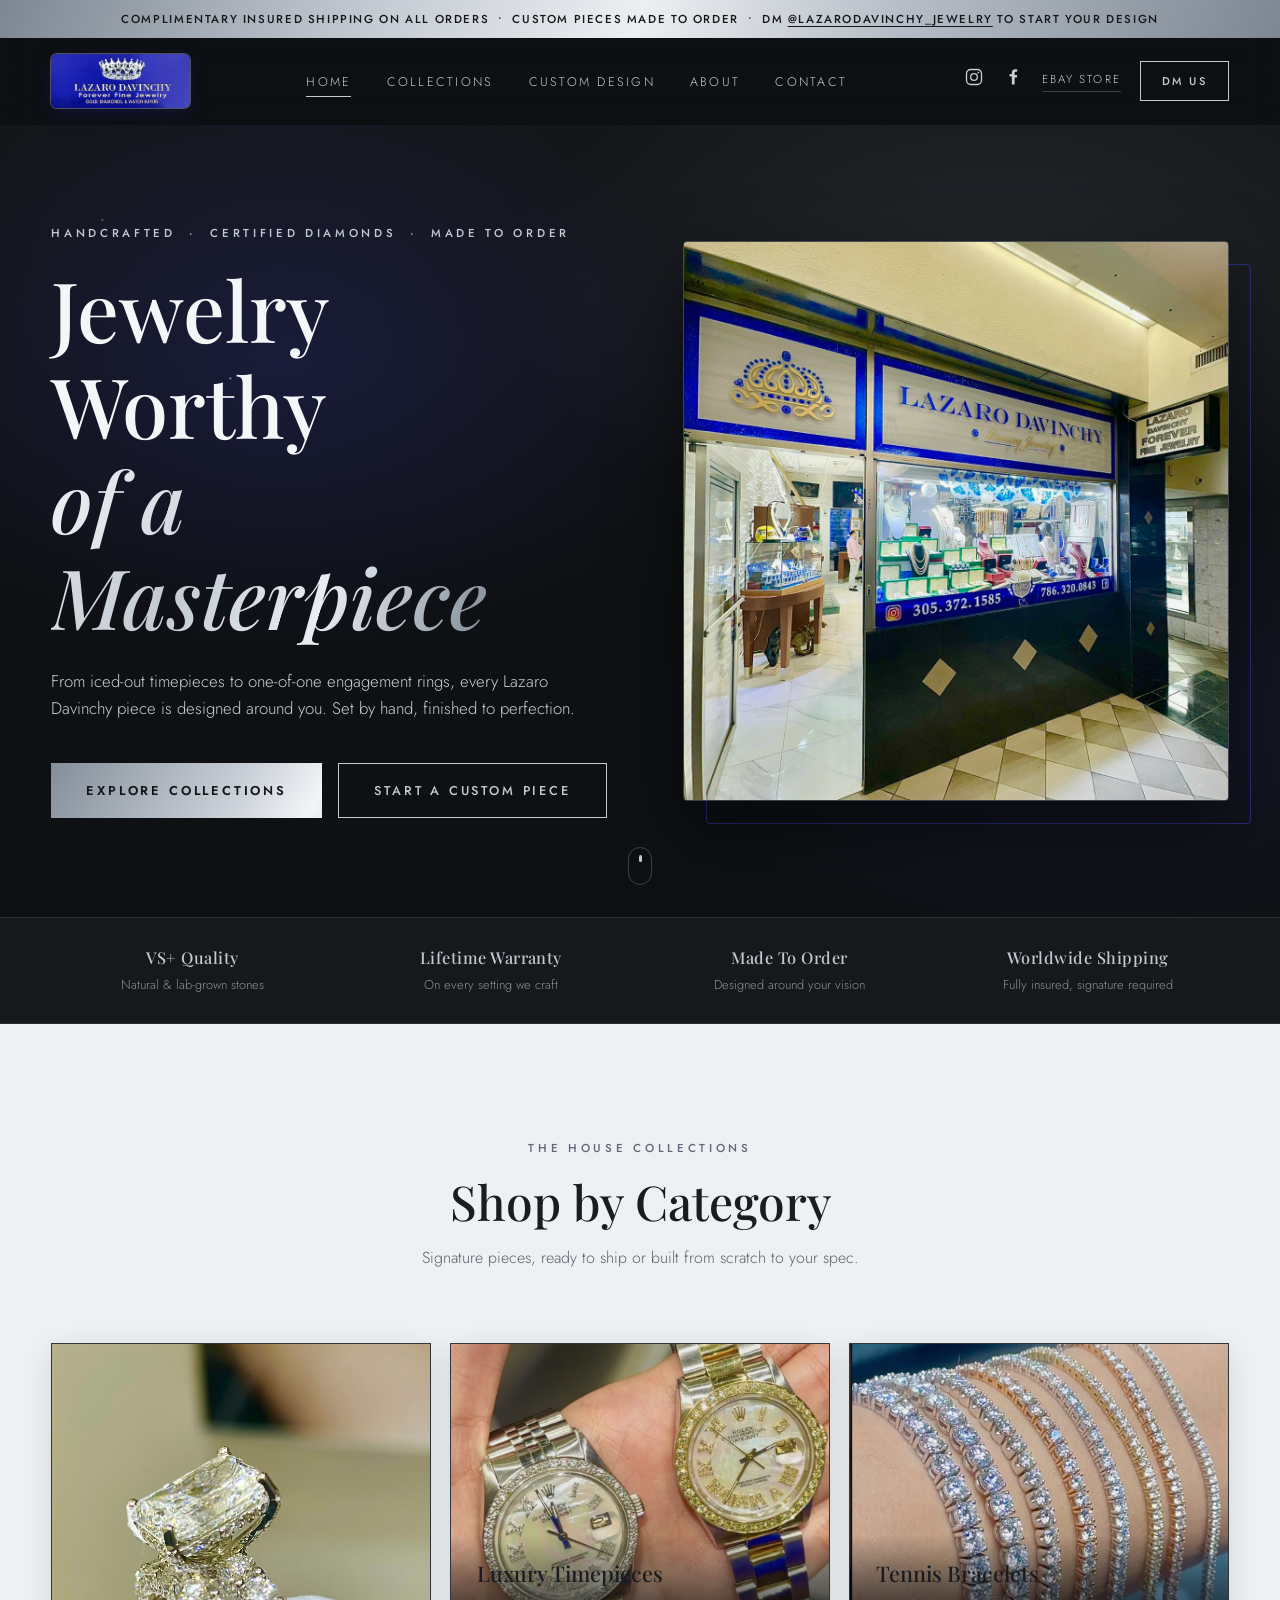
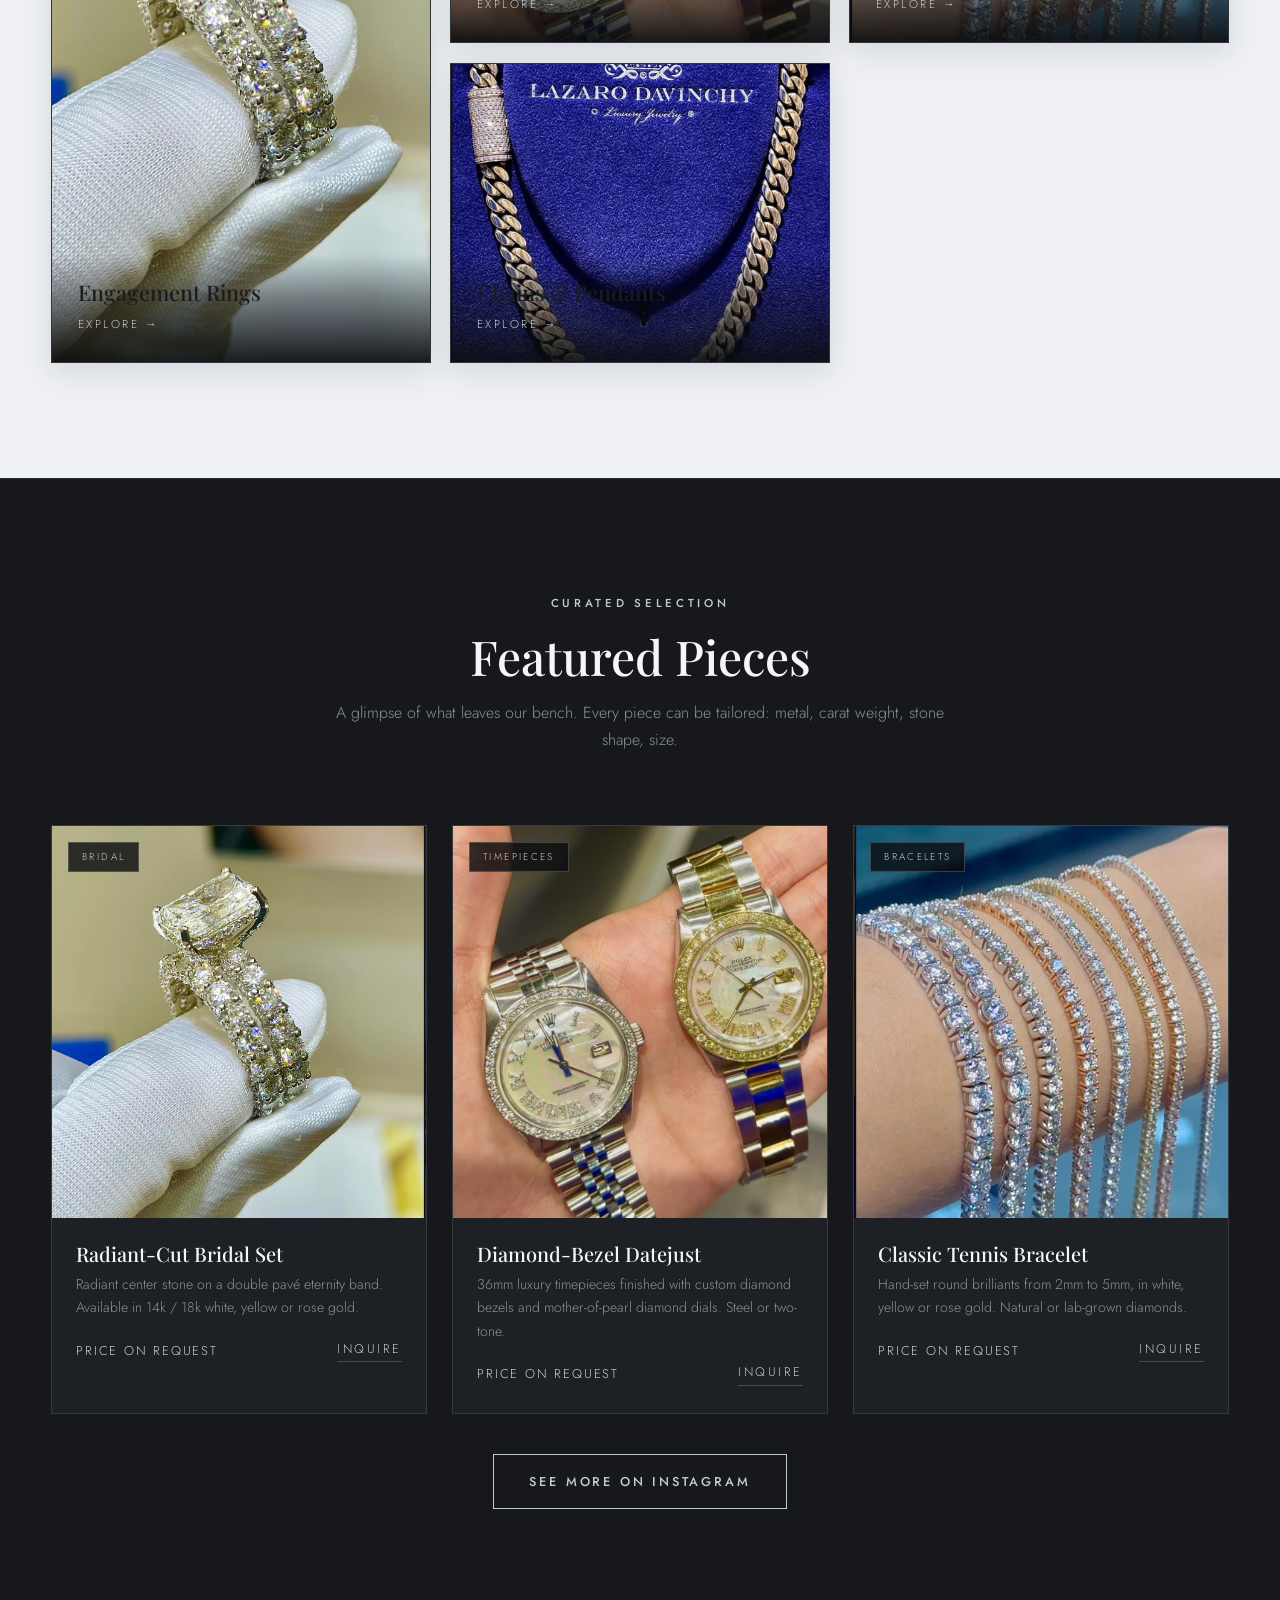
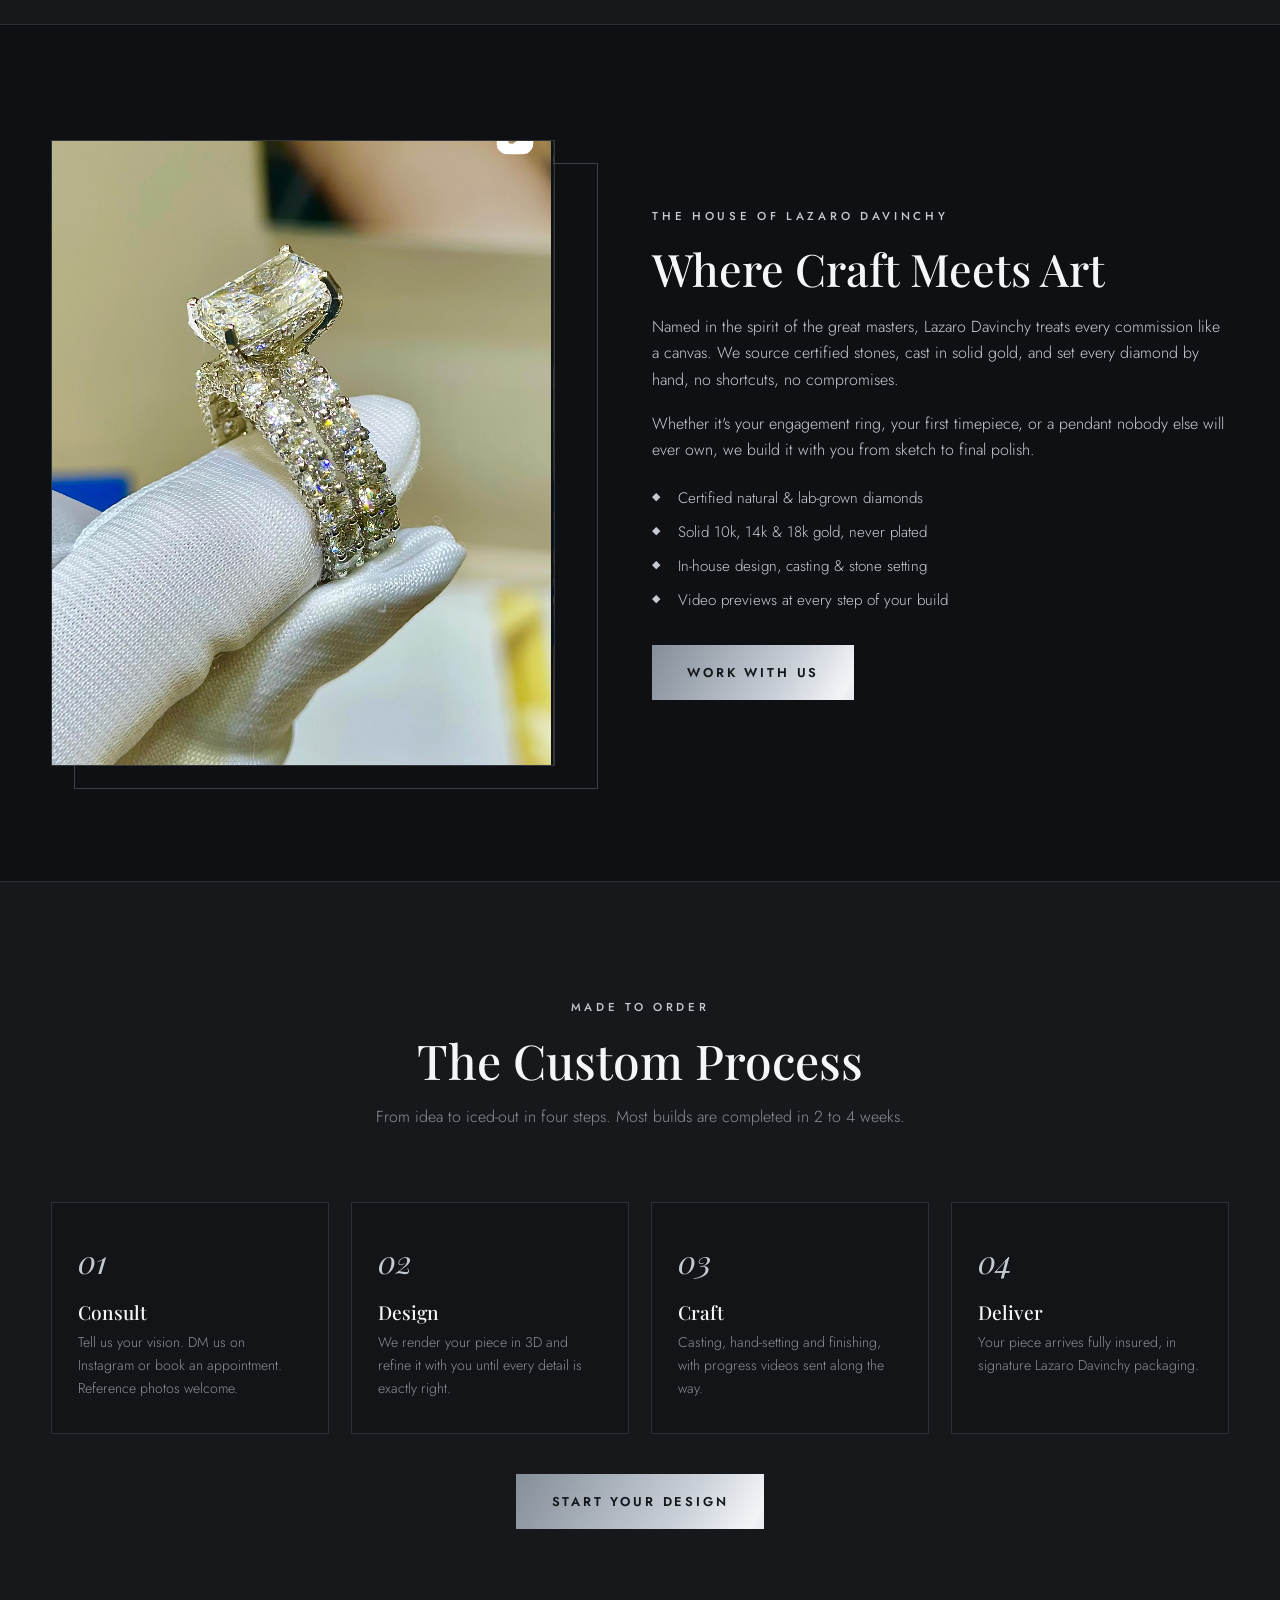
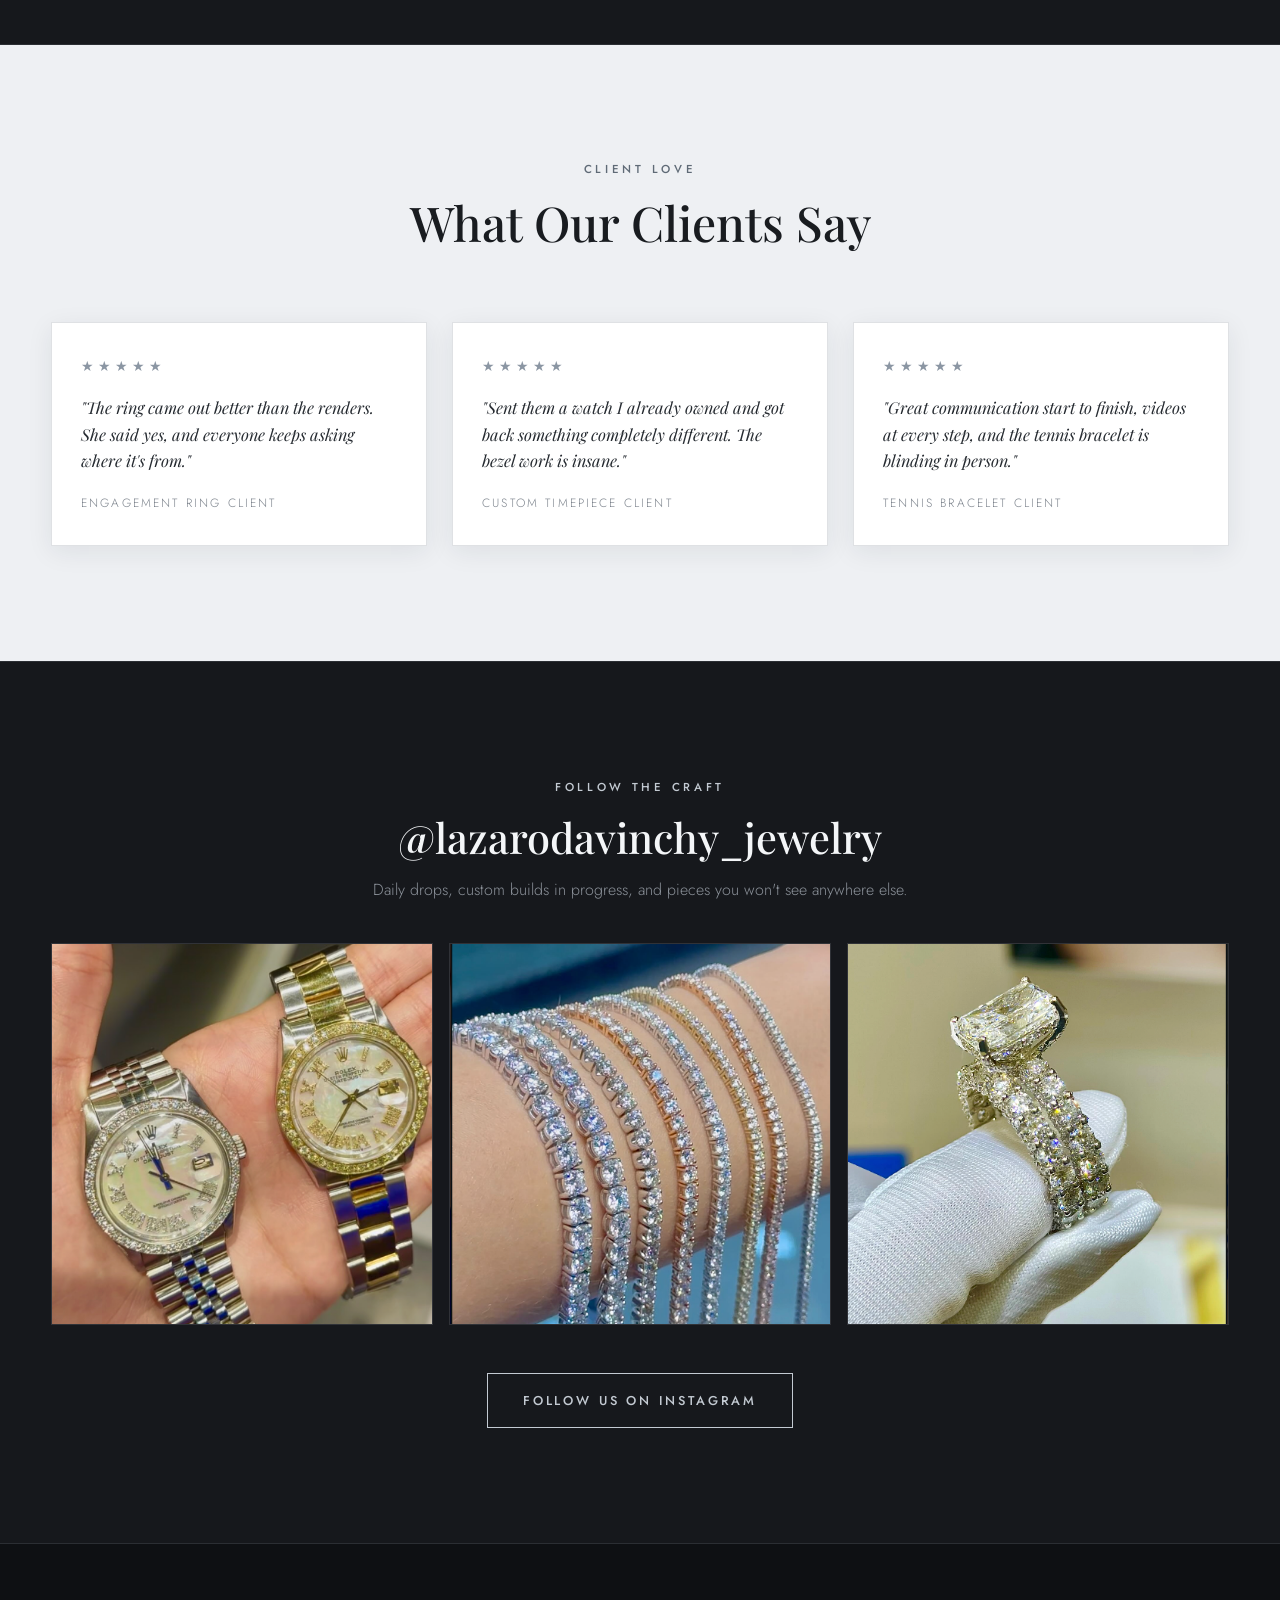
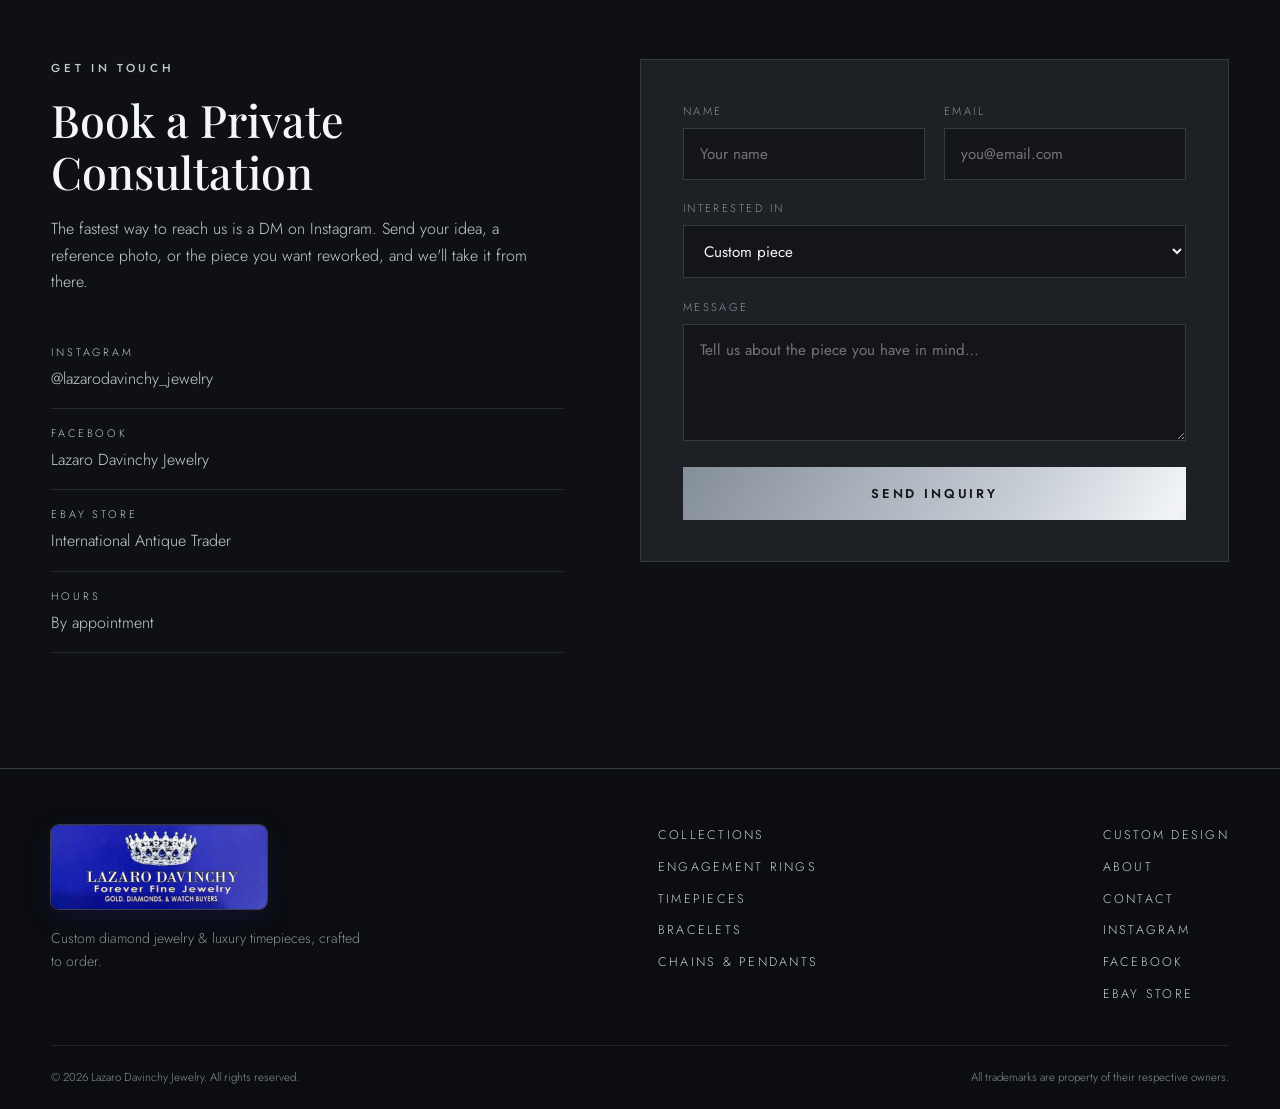
==== commit 44b14cb6: "Add brand logo, storefront hero, Facebook, royal-blue accents; remove dashes - Header and footer now" ====
--- a/index.html
+++ b/index.html
@@ -3,8 +3,8 @@
 <head>
   <meta charset="UTF-8" />
   <meta name="viewport" content="width=device-width, initial-scale=1.0" />
-  <title>Lazaro Davinchy Jewelry — Custom Diamonds, Watches &amp; Fine Jewelry</title>
-  <meta name="description" content="Lazaro Davinchy Jewelry — custom diamond jewelry, iced-out luxury timepieces, tennis bracelets, engagement rings and chains. Crafted to order. DM us on Instagram @lazarodavinchy_jewelry." />
+  <title>Lazaro Davinchy Jewelry | Custom Diamonds, Watches &amp; Fine Jewelry</title>
+  <meta name="description" content="Lazaro Davinchy Jewelry, custom diamond jewelry, iced-out luxury timepieces, tennis bracelets, engagement rings and chains. Crafted to order. DM us on Instagram @lazarodavinchy_jewelry." />
   <link rel="preconnect" href="https://fonts.googleapis.com" />
   <link rel="preconnect" href="https://fonts.gstatic.com" crossorigin />
   <link href="https://fonts.googleapis.com/css2?family=Playfair+Display:ital,wght@0,400;0,500;0,600;0,700;1,400&family=Jost:wght@300;400;500;600&display=swap" rel="stylesheet" />
@@ -25,10 +25,8 @@
         <span></span><span></span><span></span>
       </button>
 
-      <a class="brand" href="index.html">
-        <span class="brand-mark">LD</span>
-        <span class="brand-name">Lazaro <em>Davinchy</em></span>
-        <span class="brand-sub">FINE JEWELRY</span>
+      <a class="brand" href="index.html" aria-label="Lazaro Davinchy Fine Jewelry">
+        <img src="images/logo.png" alt="Lazaro Davinchy Fine Jewelry" class="brand-logo" />
       </a>
 
       <nav class="site-nav" aria-label="Main navigation">
@@ -46,6 +44,7 @@
           <li><a href="custom.html">Custom Design</a></li>
           <li><a href="about.html">About</a></li>
           <li><a href="contact.html">Contact</a></li>
+          <li class="nav-mobile-only"><a href="https://www.ebay.com/str/internationalantiquetrader" target="_blank" rel="noopener">eBay Store</a></li>
         </ul>
       </nav>
 
@@ -53,21 +52,30 @@
         <a class="icon-link" href="https://www.instagram.com/lazarodavinchy_jewelry/" target="_blank" rel="noopener" aria-label="Instagram">
           <svg viewBox="0 0 24 24" fill="none" stroke="currentColor" stroke-width="1.6"><rect x="3" y="3" width="18" height="18" rx="5"/><circle cx="12" cy="12" r="4"/><circle cx="17.2" cy="6.8" r="1" fill="currentColor" stroke="none"/></svg>
         </a>
+        <a class="icon-link" href="https://www.facebook.com/p/Lazaro-Davinchy-Jewelry-61568799492048/" target="_blank" rel="noopener" aria-label="Facebook">
+          <svg viewBox="0 0 24 24" fill="currentColor"><path d="M14 8.5V6.8c0-.8.2-1.2 1.3-1.2H17V2.7c-.3 0-1.3-.1-2.4-.1-2.4 0-4 1.5-4 4.1v1.8H8v3h2.6V21H14v-8.5h2.6l.4-3H14z"/></svg>
+        </a>
+        <a class="ebay-link" href="https://www.ebay.com/str/internationalantiquetrader" target="_blank" rel="noopener">eBay&nbsp;Store</a>
         <a class="btn btn-outline btn-small" href="https://www.instagram.com/lazarodavinchy_jewelry/" target="_blank" rel="noopener">DM&nbsp;Us</a>
       </div>
     </div>
   </header>
 
   <!-- Hero -->
-  <section class="hero">
+  <section class="hero hero-split">
     <div class="hero-bg" aria-hidden="true"></div>
-    <div class="container hero-inner reveal">
-      <p class="eyebrow">Handcrafted &nbsp;·&nbsp; Certified Diamonds &nbsp;·&nbsp; Made To Order</p>
-      <h1>Jewelry Worthy<br /><span>of a Masterpiece</span></h1>
-      <p class="hero-lede">From iced-out timepieces to one-of-one engagement rings, every Lazaro Davinchy piece is designed around you — set by hand, finished to perfection.</p>
-      <div class="hero-cta">
-        <a class="btn btn-gold" href="collections.html">Explore Collections</a>
-        <a class="btn btn-outline" href="custom.html">Start a Custom Piece</a>
+    <div class="container hero-grid">
+      <div class="hero-copy reveal">
+        <p class="eyebrow">Handcrafted &nbsp;·&nbsp; Certified Diamonds &nbsp;·&nbsp; Made To Order</p>
+        <h1>Jewelry Worthy<br /><span>of a Masterpiece</span></h1>
+        <p class="hero-lede">From iced-out timepieces to one-of-one engagement rings, every Lazaro Davinchy piece is designed around you. Set by hand, finished to perfection.</p>
+        <div class="hero-cta">
+          <a class="btn btn-gold" href="collections.html">Explore Collections</a>
+          <a class="btn btn-outline" href="custom.html">Start a Custom Piece</a>
+        </div>
+      </div>
+      <div class="hero-photo reveal">
+        <img src="images/lazarostore.png" alt="The Lazaro Davinchy Jewelry storefront, with its royal blue and silver crown signage" />
       </div>
     </div>
     <a class="scroll-hint" href="#collections" aria-label="Scroll down"><span></span></a>
@@ -134,7 +142,7 @@
       <header class="section-head reveal">
         <p class="eyebrow">Curated Selection</p>
         <h2>Featured Pieces</h2>
-        <p class="section-lede">A glimpse of what leaves our bench. Every piece can be tailored — metal, carat weight, stone shape, size.</p>
+        <p class="section-lede">A glimpse of what leaves our bench. Every piece can be tailored: metal, carat weight, stone shape, size.</p>
       </header>
 
       <div class="product-grid">
@@ -200,11 +208,11 @@
       <div class="about-copy reveal">
         <p class="eyebrow">The House of Lazaro Davinchy</p>
         <h2>Where Craft Meets Art</h2>
-        <p>Named in the spirit of the great masters, Lazaro Davinchy treats every commission like a canvas. We source certified stones, cast in solid gold, and set every diamond by hand — no shortcuts, no compromises.</p>
+        <p>Named in the spirit of the great masters, Lazaro Davinchy treats every commission like a canvas. We source certified stones, cast in solid gold, and set every diamond by hand, no shortcuts, no compromises.</p>
         <p>Whether it's your engagement ring, your first timepiece, or a pendant nobody else will ever own, we build it with you from sketch to final polish.</p>
         <ul class="about-list">
           <li>Certified natural &amp; lab-grown diamonds</li>
-          <li>Solid 10k, 14k &amp; 18k gold — never plated</li>
+          <li>Solid 10k, 14k &amp; 18k gold, never plated</li>
           <li>In-house design, casting &amp; stone setting</li>
           <li>Video previews at every step of your build</li>
         </ul>
@@ -219,14 +227,14 @@
       <header class="section-head reveal">
         <p class="eyebrow">Made To Order</p>
         <h2>The Custom Process</h2>
-        <p class="section-lede">From idea to iced-out in four steps. Most builds are completed in 2–4 weeks.</p>
+        <p class="section-lede">From idea to iced-out in four steps. Most builds are completed in 2 to 4 weeks.</p>
       </header>
 
       <div class="steps">
         <div class="step reveal">
           <span class="step-num">01</span>
           <h3>Consult</h3>
-          <p>Tell us your vision — DM us on Instagram or book an appointment. Reference photos welcome.</p>
+          <p>Tell us your vision. DM us on Instagram or book an appointment. Reference photos welcome.</p>
         </div>
         <div class="step reveal">
           <span class="step-num">02</span>
@@ -236,7 +244,7 @@
         <div class="step reveal">
           <span class="step-num">03</span>
           <h3>Craft</h3>
-          <p>Casting, hand-setting and finishing — with progress videos sent along the way.</p>
+          <p>Casting, hand-setting and finishing, with progress videos sent along the way.</p>
         </div>
         <div class="step reveal">
           <span class="step-num">04</span>
@@ -262,18 +270,18 @@
       <div class="quote-grid">
         <blockquote class="quote reveal">
           <div class="stars" aria-label="5 out of 5 stars">★★★★★</div>
-          <p>"The ring came out better than the renders. She said yes — and everyone keeps asking where it's from."</p>
-          <footer>— Engagement ring client</footer>
+          <p>"The ring came out better than the renders. She said yes, and everyone keeps asking where it's from."</p>
+          <footer>Engagement ring client</footer>
         </blockquote>
         <blockquote class="quote reveal">
           <div class="stars" aria-label="5 out of 5 stars">★★★★★</div>
           <p>"Sent them a watch I already owned and got back something completely different. The bezel work is insane."</p>
-          <footer>— Custom timepiece client</footer>
+          <footer>Custom timepiece client</footer>
         </blockquote>
         <blockquote class="quote reveal">
           <div class="stars" aria-label="5 out of 5 stars">★★★★★</div>
           <p>"Great communication start to finish, videos at every step, and the tennis bracelet is blinding in person."</p>
-          <footer>— Tennis bracelet client</footer>
+          <footer>Tennis bracelet client</footer>
         </blockquote>
       </div>
     </div>
@@ -286,9 +294,9 @@
       <h2>@lazarodavinchy_jewelry</h2>
       <p class="section-lede">Daily drops, custom builds in progress, and pieces you won't see anywhere else.</p>
       <div class="insta-grid">
-        <a href="https://www.instagram.com/lazarodavinchy_jewelry/" target="_blank" rel="noopener"><img src="images/rolex.png" alt="Instagram post — diamond bezel watches" loading="lazy" /></a>
-        <a href="https://www.instagram.com/lazarodavinchy_jewelry/" target="_blank" rel="noopener"><img src="images/bracelet.png" alt="Instagram post — tennis bracelet stack" loading="lazy" /></a>
-        <a href="https://www.instagram.com/lazarodavinchy_jewelry/" target="_blank" rel="noopener"><img src="images/ring.png" alt="Instagram post — radiant cut bridal set" loading="lazy" /></a>
+        <a href="https://www.instagram.com/lazarodavinchy_jewelry/" target="_blank" rel="noopener"><img src="images/rolex.png" alt="Instagram post, diamond bezel watches" loading="lazy" /></a>
+        <a href="https://www.instagram.com/lazarodavinchy_jewelry/" target="_blank" rel="noopener"><img src="images/bracelet.png" alt="Instagram post, tennis bracelet stack" loading="lazy" /></a>
+        <a href="https://www.instagram.com/lazarodavinchy_jewelry/" target="_blank" rel="noopener"><img src="images/ring.png" alt="Instagram post, radiant cut bridal set" loading="lazy" /></a>
       </div>
       <a class="btn btn-outline" href="https://www.instagram.com/lazarodavinchy_jewelry/" target="_blank" rel="noopener">Follow Us on Instagram</a>
     </div>
@@ -300,11 +308,19 @@
       <div class="contact-copy reveal">
         <p class="eyebrow">Get In Touch</p>
         <h2>Book a Private<br />Consultation</h2>
-        <p>The fastest way to reach us is a DM on Instagram — send your idea, a reference photo, or the piece you want reworked, and we'll take it from there.</p>
+        <p>The fastest way to reach us is a DM on Instagram. Send your idea, a reference photo, or the piece you want reworked, and we'll take it from there.</p>
         <ul class="contact-list">
           <li>
             <span class="contact-label">Instagram</span>
             <a href="https://www.instagram.com/lazarodavinchy_jewelry/" target="_blank" rel="noopener">@lazarodavinchy_jewelry</a>
+          </li>
+          <li>
+            <span class="contact-label">Facebook</span>
+            <a href="https://www.facebook.com/p/Lazaro-Davinchy-Jewelry-61568799492048/" target="_blank" rel="noopener">Lazaro Davinchy Jewelry</a>
+          </li>
+          <li>
+            <span class="contact-label">eBay Store</span>
+            <a href="https://www.ebay.com/str/internationalantiquetrader" target="_blank" rel="noopener">International Antique Trader</a>
           </li>
           <li>
             <span class="contact-label">Hours</span>
@@ -330,7 +346,7 @@
         </label>
         <label>Message<textarea name="message" rows="4" placeholder="Tell us about the piece you have in mind…" required></textarea></label>
         <button class="btn btn-gold" type="submit">Send Inquiry</button>
-        <p class="form-note" hidden>Thank you — your message is ready. We'll get back to you shortly.</p>
+        <p class="form-note" hidden>Thank you, your message is ready. We'll get back to you shortly.</p>
       </form>
     </div>
   </section>
@@ -339,7 +355,7 @@
   <footer class="site-footer">
     <div class="container footer-inner">
       <div class="footer-brand">
-        <span class="brand-name">Lazaro <em>Davinchy</em></span>
+        <img src="images/logo.png" alt="Lazaro Davinchy Fine Jewelry" class="brand-logo-footer" />
         <p>Custom diamond jewelry &amp; luxury timepieces, crafted to order.</p>
       </div>
       <nav class="footer-nav" aria-label="Footer">
@@ -354,6 +370,8 @@
         <a href="about.html">About</a>
         <a href="contact.html">Contact</a>
         <a href="https://www.instagram.com/lazarodavinchy_jewelry/" target="_blank" rel="noopener">Instagram</a>
+        <a href="https://www.facebook.com/p/Lazaro-Davinchy-Jewelry-61568799492048/" target="_blank" rel="noopener">Facebook</a>
+        <a href="https://www.ebay.com/str/internationalantiquetrader" target="_blank" rel="noopener">eBay Store</a>
       </nav>
     </div>
     <div class="container footer-legal">
--- a/css/style.css
+++ b/css/style.css
@@ -1,6 +1,6 @@
 /* ============================================================
-   Lazaro Davinchy Jewelry — main stylesheet
-   Palette: near-black charcoal, warm ivory, champagne gold
+   Lazaro Davinchy Jewelry main stylesheet
+   Palette: near-black charcoal, cool gray, platinum silver
    ============================================================ */
 
 :root {
@@ -14,6 +14,10 @@
   --gold-bright: #eef1f5;
   --gold-dim: #7f8894;
   --line: rgba(195, 202, 210, 0.25);
+  /* royal blue accent, drawn from the brand logo / storefront */
+  --royal: #3a3fc4;
+  --royal-bright: #5a5fe0;
+  --royal-deep: #1c1d70;
   /* light sections */
   --cream: #eef0f3;
   --cream-panel: #ffffff;
@@ -169,12 +173,22 @@
   position: sticky;
   top: 0;
   z-index: 50;
+  border-bottom: 1px solid transparent;
+  transition: border-color 0.3s;
+}
+/* The blur lives on a pseudo-element: backdrop-filter on the header itself
+   would make it the containing block for the fixed-position mobile nav. */
+.site-header::before {
+  content: "";
+  position: absolute;
+  inset: 0;
+  z-index: -1;
   background: rgba(14, 16, 19, 0.85);
   backdrop-filter: blur(14px);
-  border-bottom: 1px solid transparent;
-  transition: border-color 0.3s, background 0.3s;
-}
-.site-header.scrolled { border-bottom-color: var(--line); background: rgba(14, 16, 19, 0.95); }
+  transition: background 0.3s;
+}
+.site-header.scrolled { border-bottom-color: var(--line); }
+.site-header.scrolled::before { background: rgba(14, 16, 19, 0.95); }
 
 .header-inner {
   display: flex;
@@ -186,11 +200,22 @@
 
 .brand { display: flex; flex-direction: column; align-items: center; line-height: 1.1; }
 .brand-mark { display: none; }
+
+/* logo badge */
+.brand-logo {
+  height: 54px;
+  width: auto;
+  display: block;
+  border-radius: 6px;
+  box-shadow: 0 0 0 1px rgba(195, 202, 210, 0.35), 0 6px 18px rgba(28, 29, 112, 0.35);
+}
+.brand-logo-footer { height: 84px; width: auto; border-radius: 8px; box-shadow: 0 0 0 1px rgba(195, 202, 210, 0.25), 0 8px 24px rgba(28, 29, 112, 0.35); margin-bottom: 1.1rem; }
 .brand-name { font-family: var(--serif); font-size: 1.5rem; color: var(--ivory); letter-spacing: 0.04em; white-space: nowrap; }
 .brand-name em { font-style: italic; color: var(--gold); }
 .brand-sub { font-size: 0.55rem; letter-spacing: 0.5em; color: var(--muted); margin-top: 0.25rem; text-indent: 0.5em; }
 
 .site-nav ul { display: flex; gap: 2.2rem; list-style: none; }
+.nav-mobile-only { display: none; }
 .site-nav a {
   font-size: 0.78rem;
   letter-spacing: 0.18em;
@@ -242,6 +267,18 @@
 .icon-link:hover { color: var(--gold); }
 .icon-link svg { width: 20px; height: 20px; }
 
+.ebay-link {
+  font-size: 0.72rem;
+  letter-spacing: 0.18em;
+  text-transform: uppercase;
+  color: var(--ivory-dim);
+  white-space: nowrap;
+  padding-bottom: 2px;
+  border-bottom: 1px solid var(--line);
+  transition: color 0.3s, border-color 0.3s;
+}
+.ebay-link:hover { color: var(--gold); border-color: var(--gold); }
+
 .nav-toggle { display: none; background: none; border: none; cursor: pointer; padding: 6px; }
 .nav-toggle span { display: block; width: 22px; height: 1.5px; background: var(--ivory); margin: 5px 0; transition: 0.3s var(--ease); }
 
@@ -298,6 +335,52 @@
 .hero-lede { max-width: 560px; margin: 0 auto 2.5rem; color: var(--ivory-dim); font-size: 1.05rem; }
 
 .hero-cta { display: flex; gap: 1rem; justify-content: center; flex-wrap: wrap; }
+
+/* ---------- split hero (with storefront photo) ---------- */
+
+.hero-split { text-align: left; }
+.hero-split .hero-bg {
+  background:
+    radial-gradient(ellipse 55% 60% at 22% 30%, rgba(58, 63, 196, 0.20), transparent 62%),
+    radial-gradient(ellipse 50% 45% at 85% 75%, rgba(90, 95, 224, 0.12), transparent 68%),
+    radial-gradient(ellipse 60% 50% at 78% 20%, rgba(190, 200, 212, 0.10), transparent 65%),
+    linear-gradient(180deg, #14161a, var(--ink) 60%);
+}
+
+.hero-grid {
+  position: relative;
+  z-index: 1;
+  display: grid;
+  grid-template-columns: 1.02fr 0.98fr;
+  align-items: center;
+  gap: clamp(2rem, 5vw, 4.5rem);
+  padding: clamp(3.5rem, 7vw, 5.5rem) 0;
+}
+
+.hero-copy .eyebrow { margin-bottom: 1.1rem; }
+.hero-copy .hero-lede { margin: 0 0 2.5rem; }
+.hero-copy .hero-cta { justify-content: flex-start; }
+
+.hero-photo { position: relative; }
+.hero-photo img {
+  width: 100%;
+  height: auto;
+  max-height: 560px;
+  object-fit: cover;
+  object-position: center;
+  border-radius: 4px;
+  border: 1px solid rgba(195, 202, 210, 0.25);
+  box-shadow: 0 30px 70px rgba(0, 0, 0, 0.55);
+}
+.hero-photo::before {
+  content: "";
+  position: absolute;
+  inset: 1.4rem -1.4rem -1.4rem 1.4rem;
+  border: 1px solid var(--royal);
+  border-radius: 4px;
+  z-index: -1;
+  opacity: 0.6;
+}
 
 .scroll-hint {
   position: absolute;
@@ -640,13 +723,17 @@
   .about-inner, .contact-inner { grid-template-columns: 1fr; }
   .about-media { max-width: 480px; }
   .footer-inner { grid-template-columns: 1fr 1fr; }
+
+  .hero-grid { grid-template-columns: 1fr; gap: 2.5rem; }
+  .hero-photo { order: -1; max-width: 460px; }
+  .hero-photo::before { inset: 1rem -1rem -1rem 1rem; }
 }
 
 @media (max-width: 720px) {
   .site-nav {
     position: fixed;
     inset: 0 30% 0 0;
-    background: rgba(11, 13, 16, 0.98);
+    background: #0b0d10;
     border-right: 1px solid var(--line);
     transform: translateX(-100%);
     transition: transform 0.4s var(--ease);
@@ -656,6 +743,7 @@
   body.nav-open .site-nav { transform: none; }
   .site-nav ul { flex-direction: column; gap: 1.6rem; }
   .site-nav a { font-size: 0.95rem; }
+  .site-nav .nav-mobile-only { display: block; }
 
   /* dropdown becomes an inline sub-list on mobile */
   .drop {
@@ -675,7 +763,7 @@
   body.nav-open .nav-toggle span:nth-child(2) { opacity: 0; }
   body.nav-open .nav-toggle span:nth-child(3) { transform: translateY(-6.5px) rotate(-45deg); }
 
-  .header-actions .btn { display: none; }
+  .header-actions .btn, .ebay-link { display: none; }
   .brand-sub { display: none; }
   .brand-name { font-size: 1.25rem; }
 
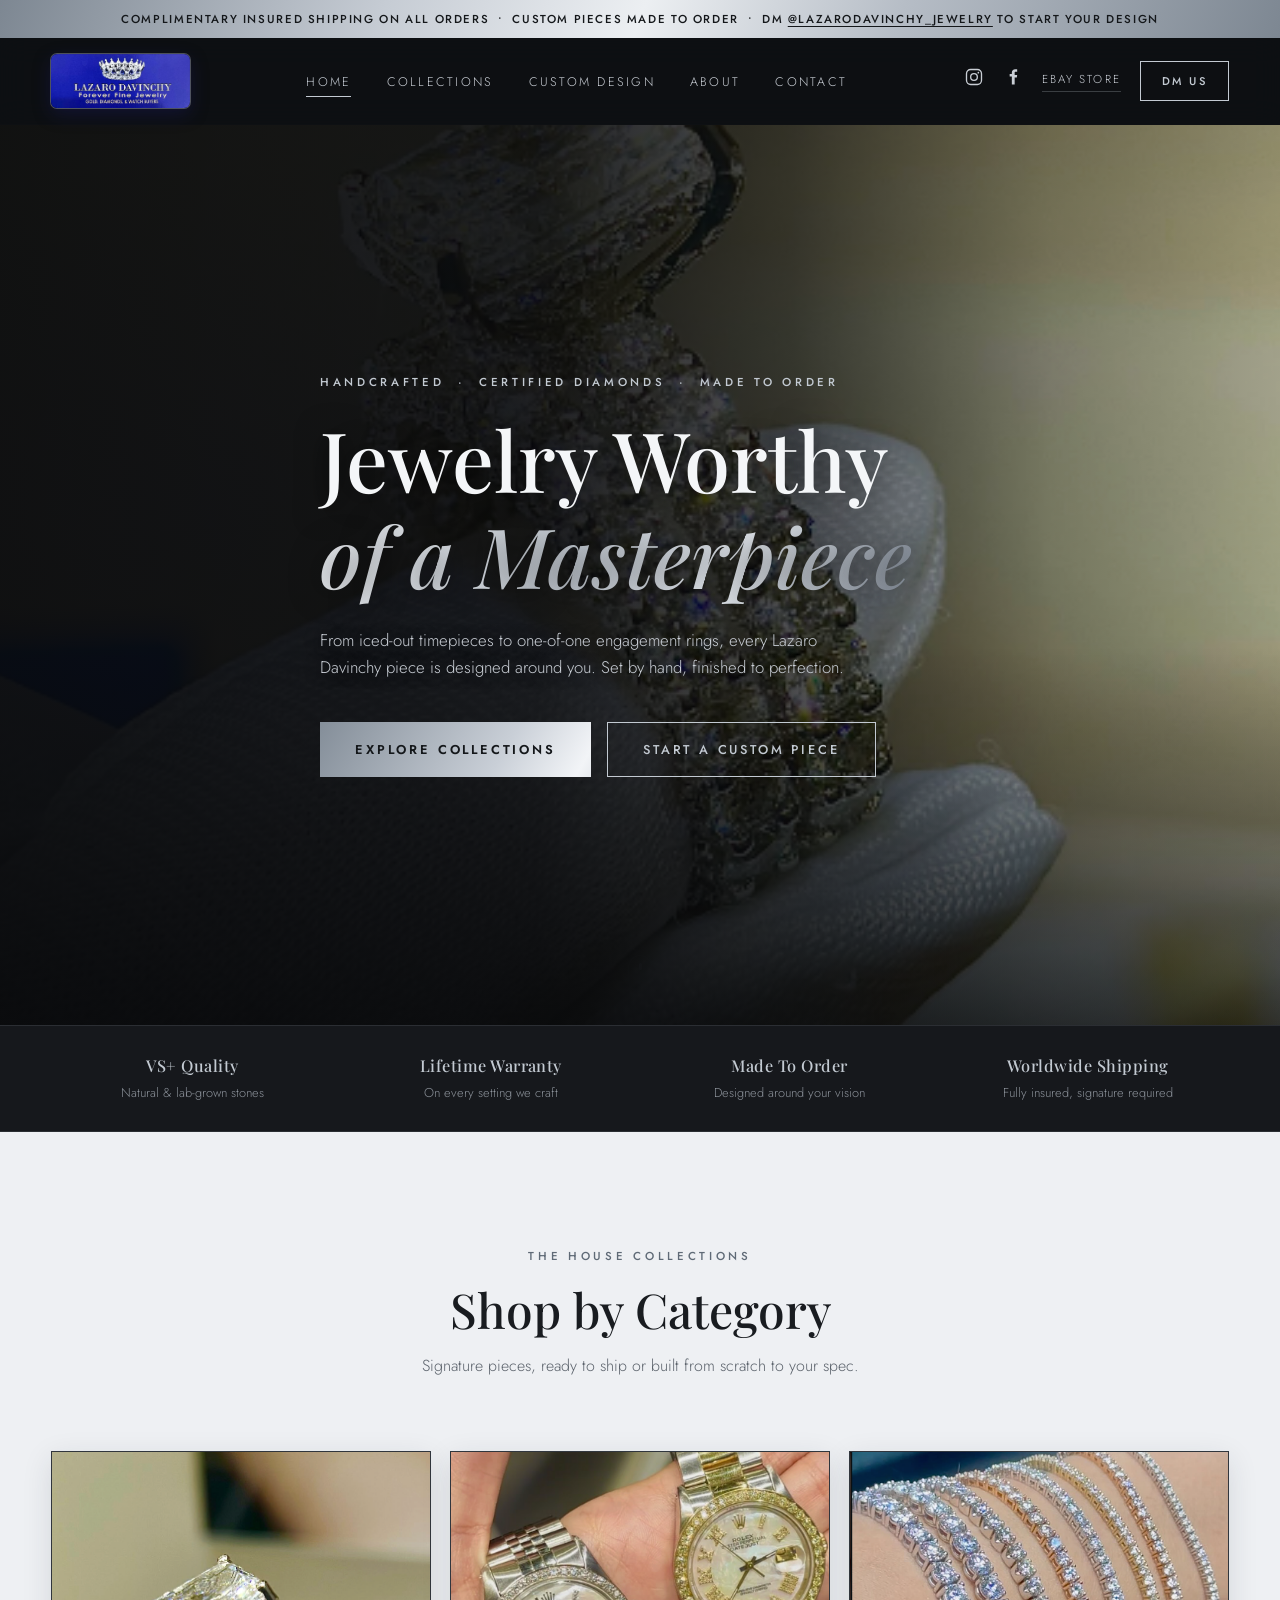
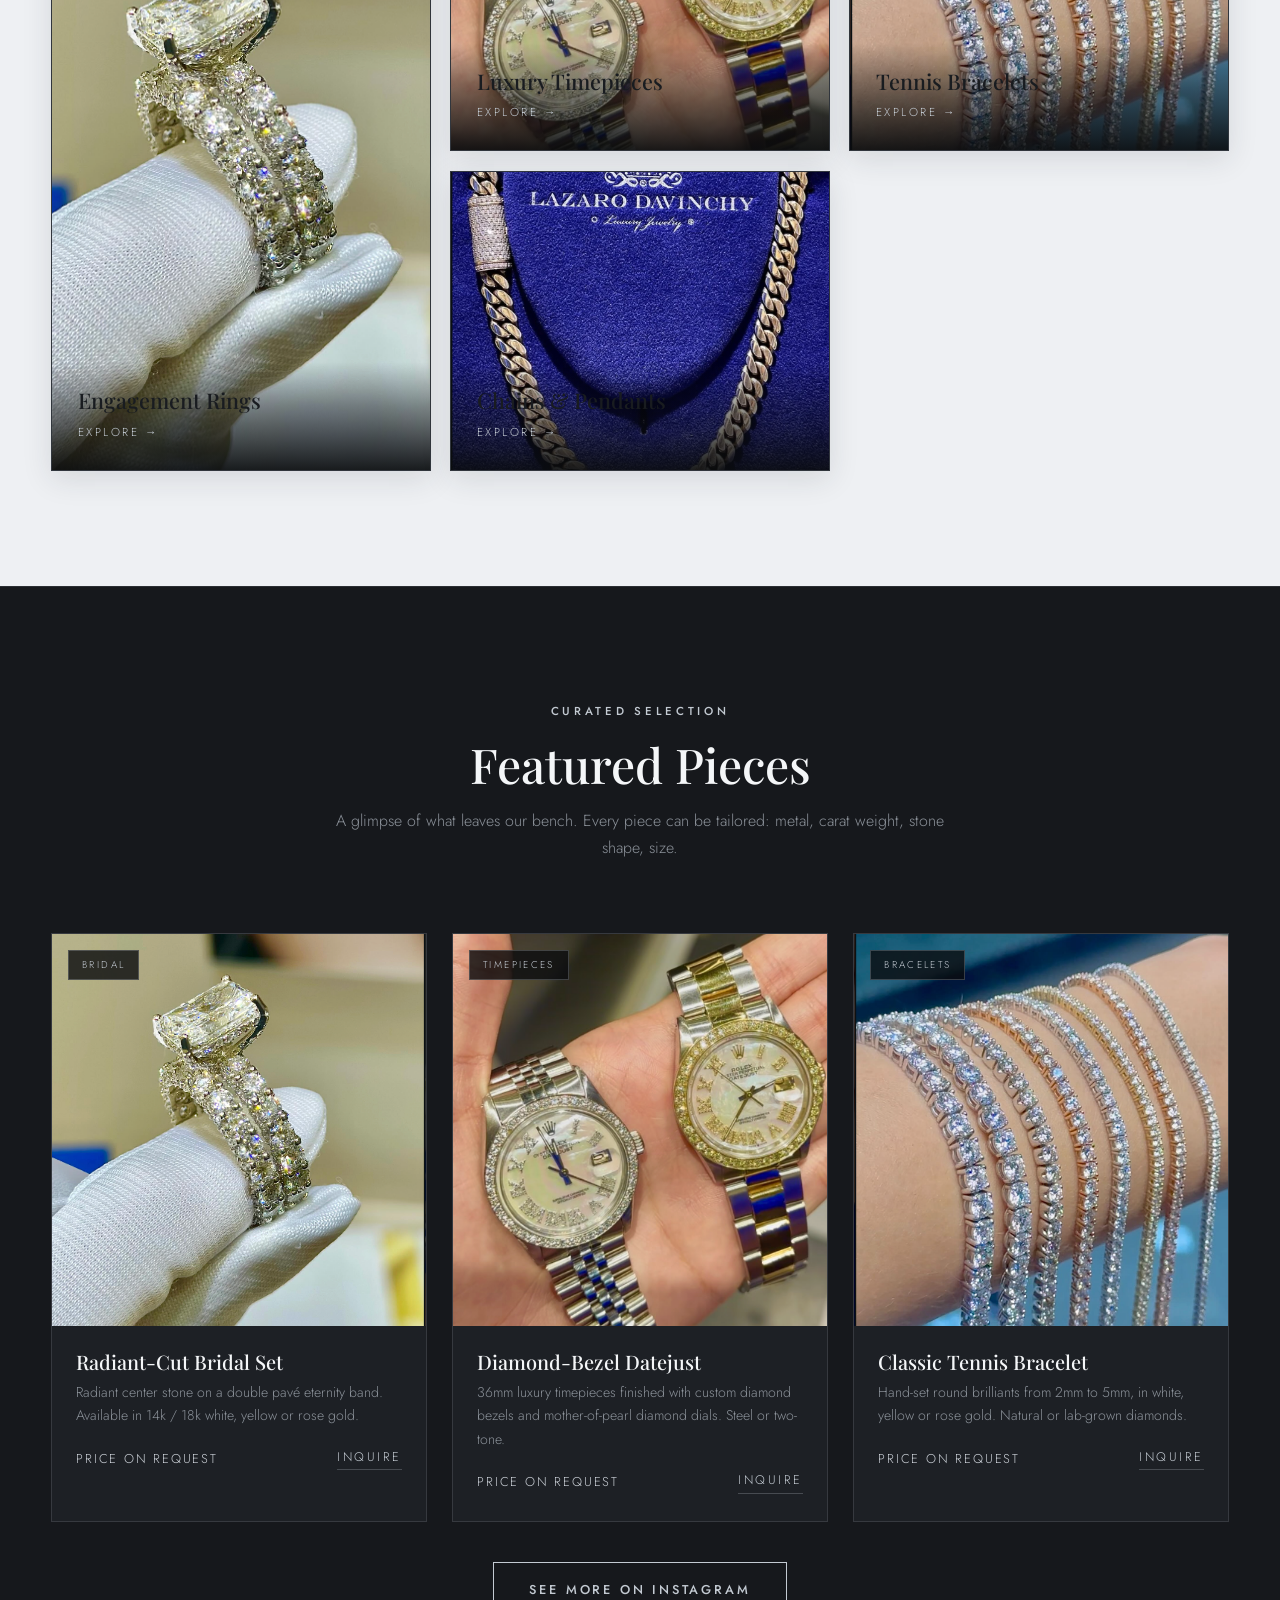
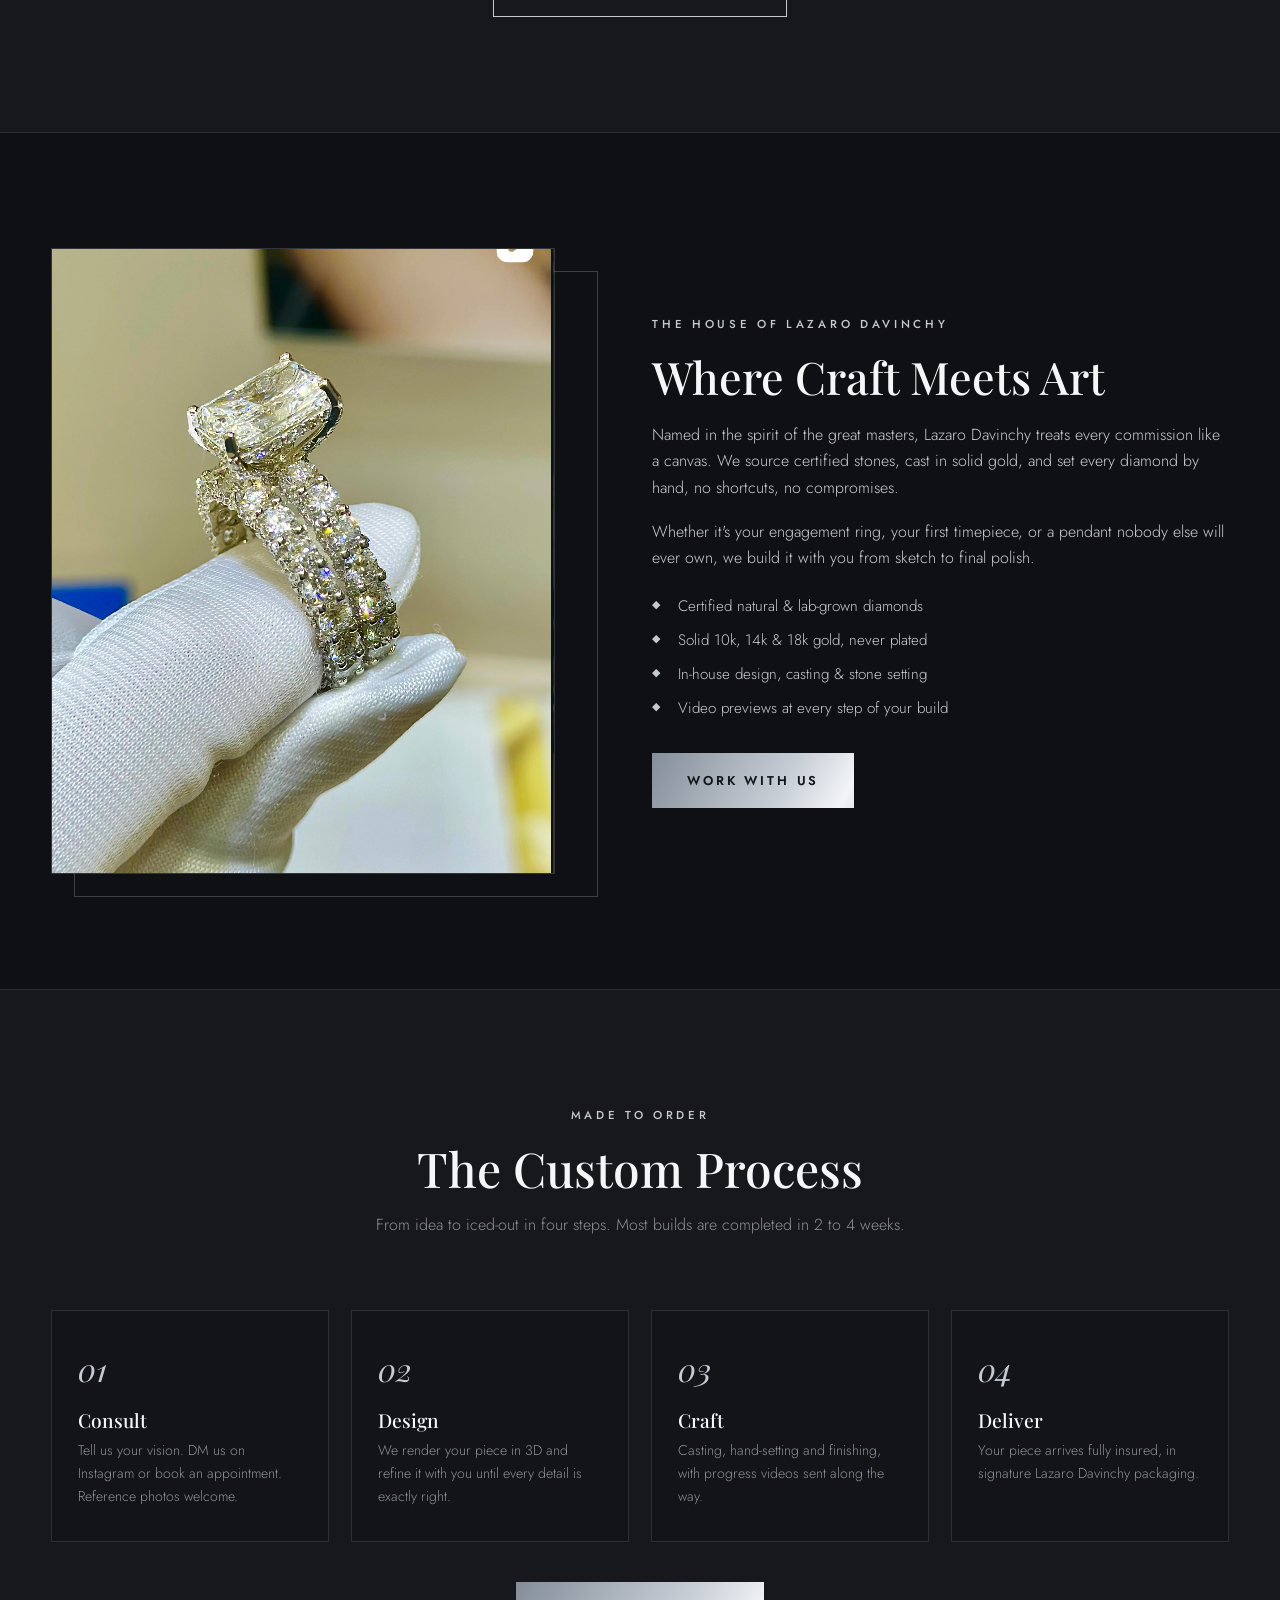
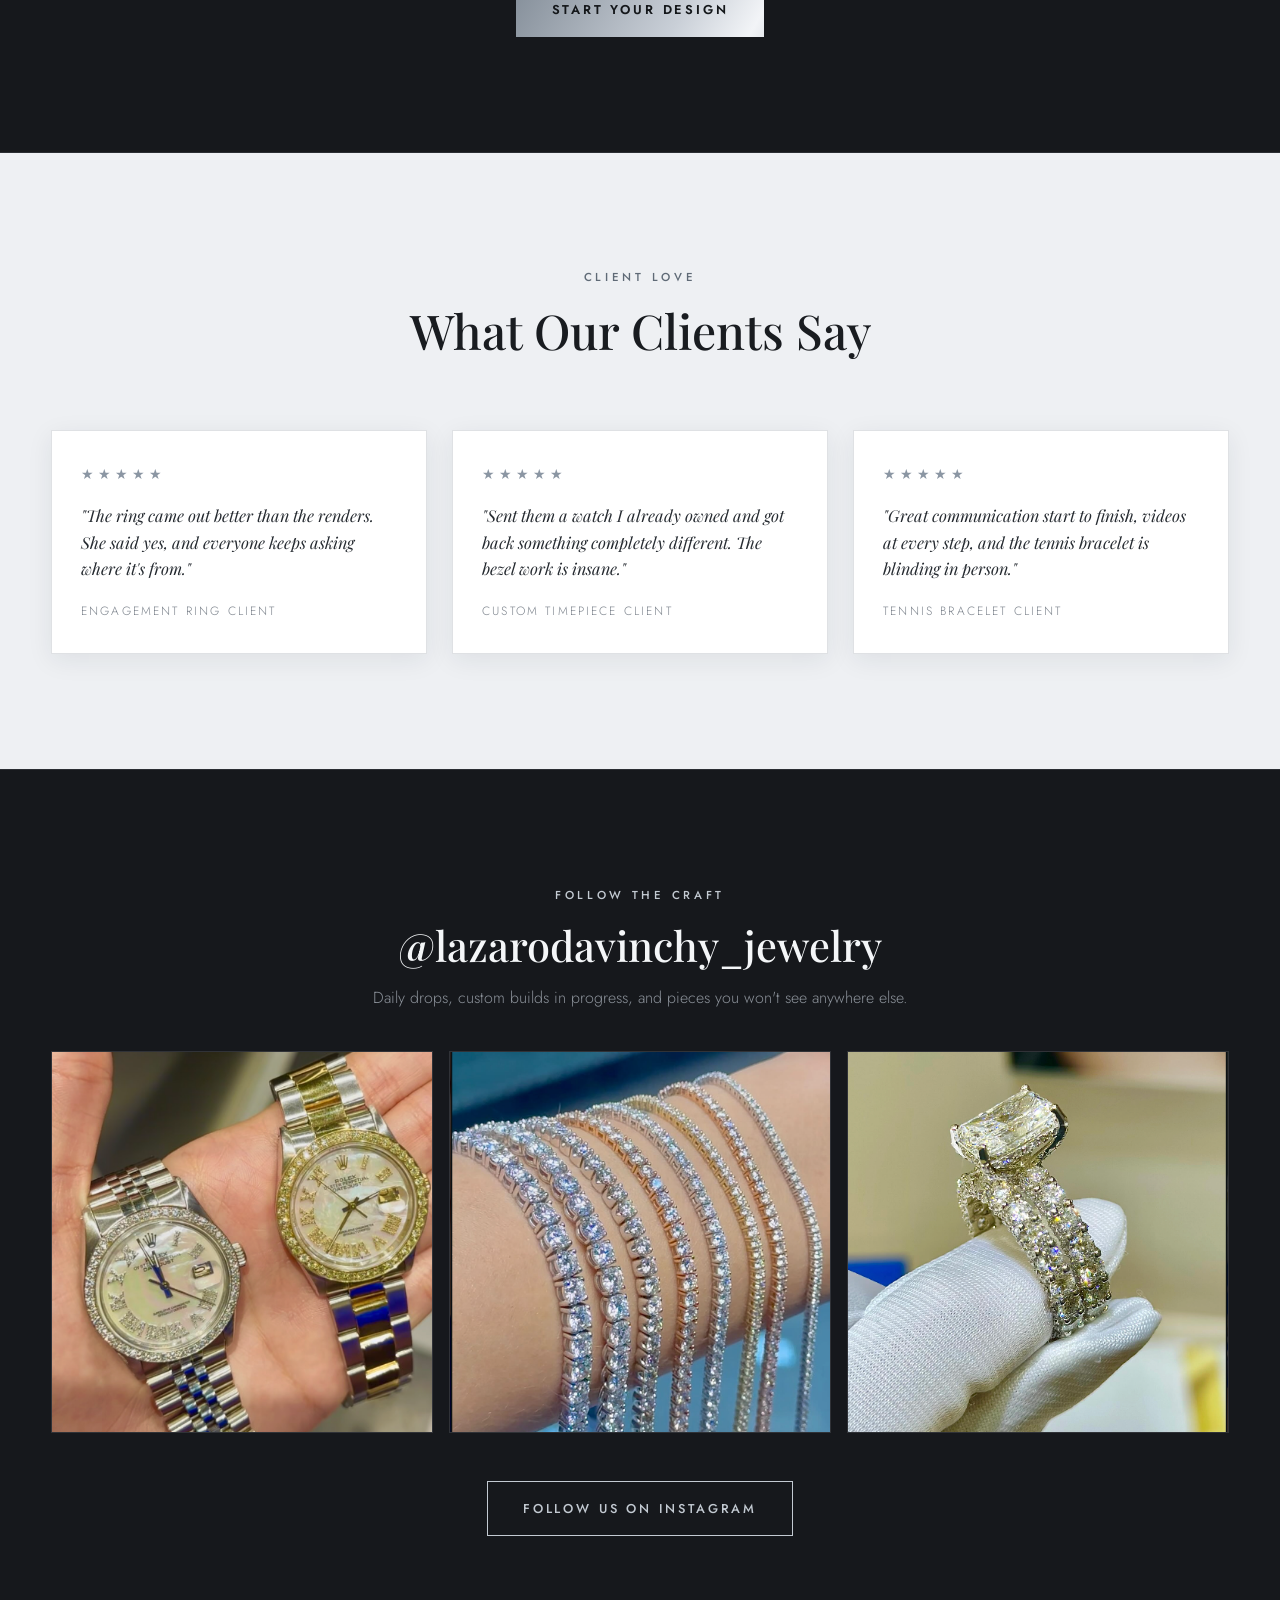
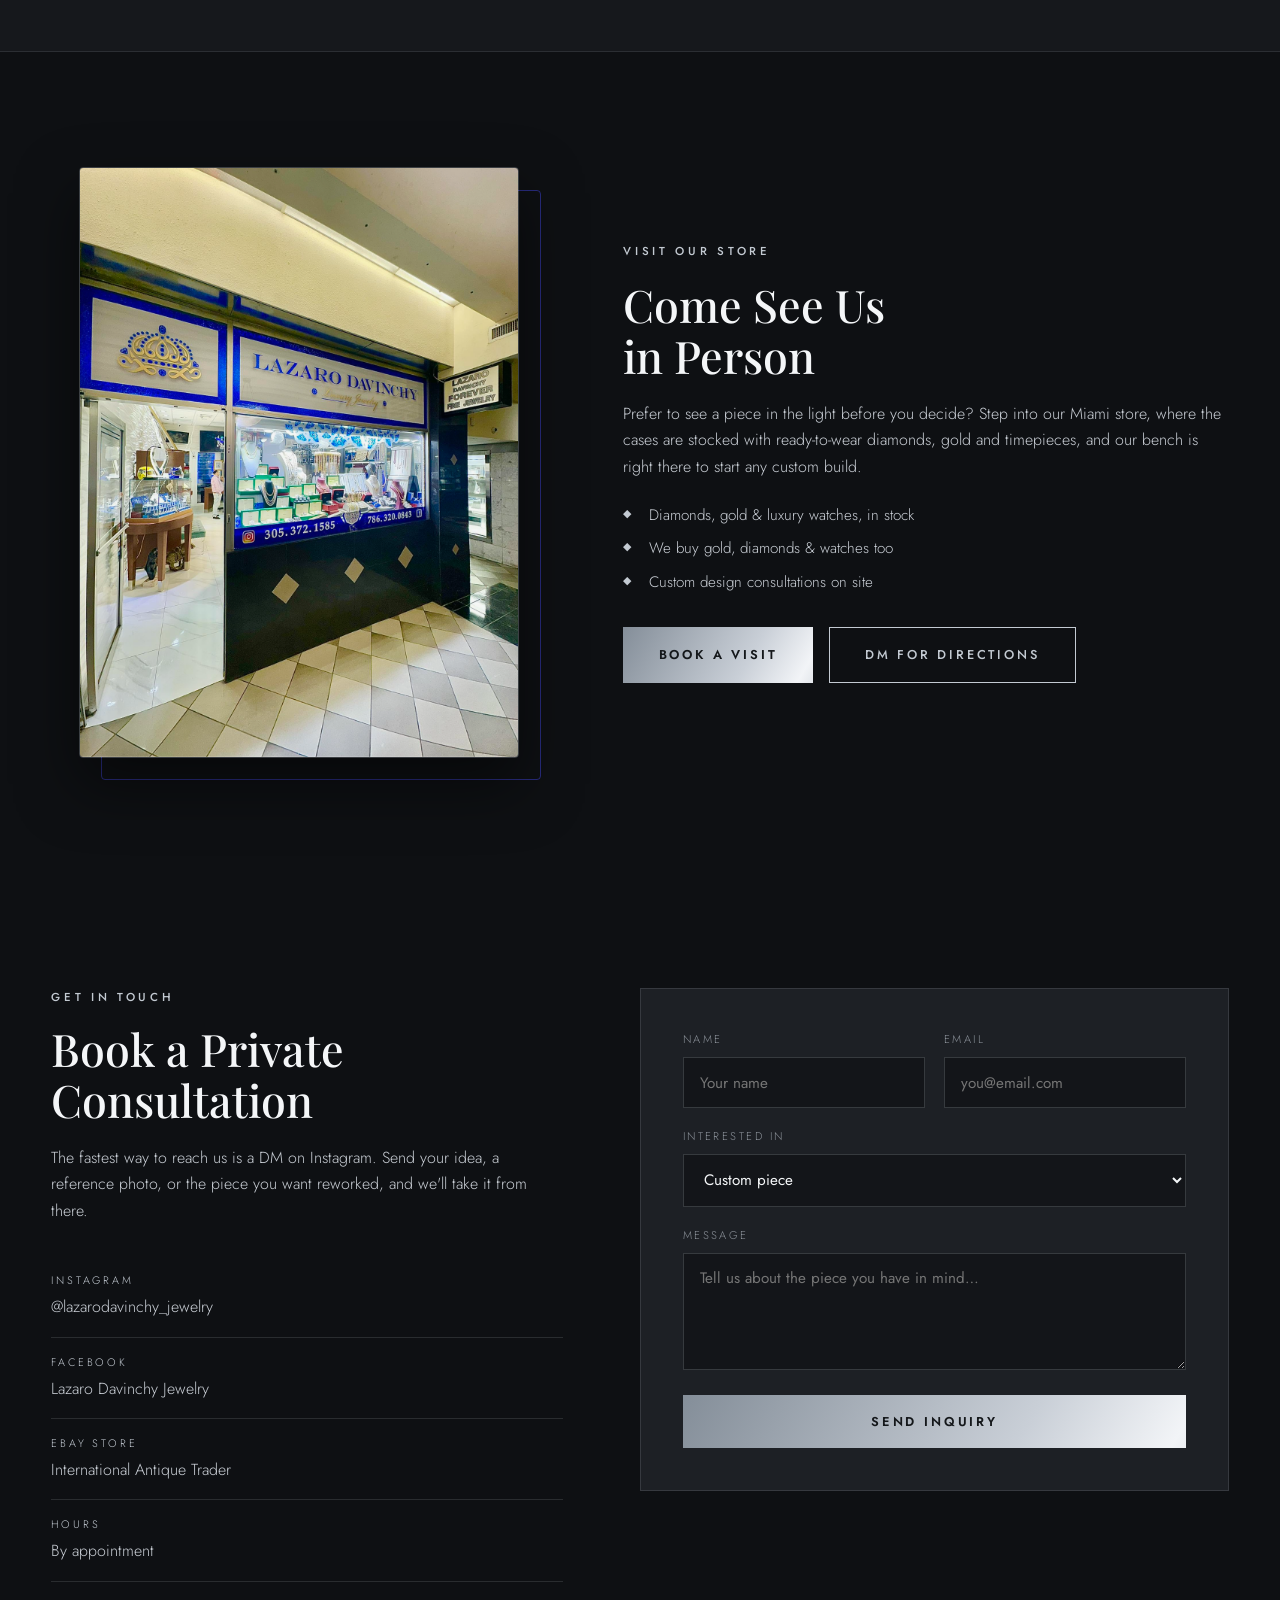
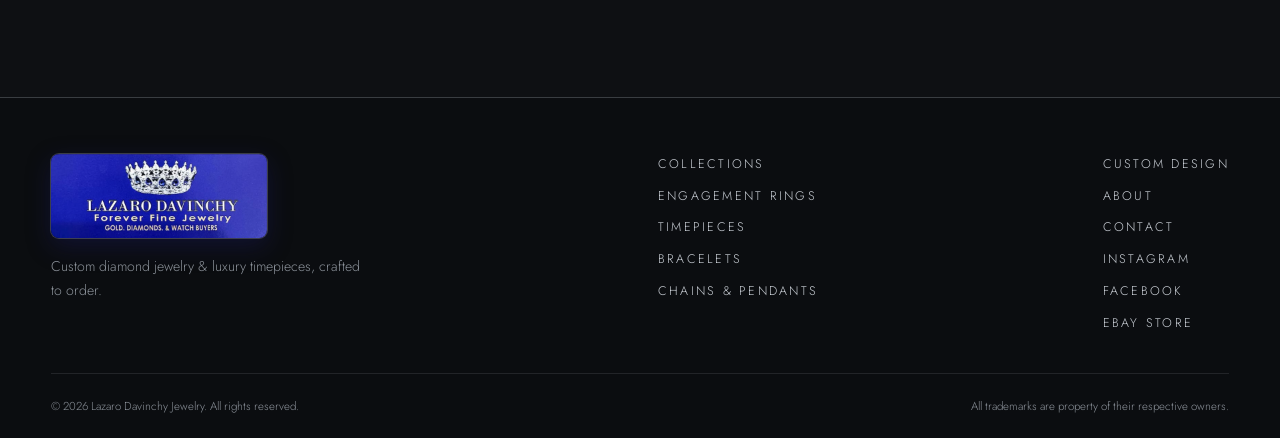
==== commit 358dfcd3: "Make hero a full-screen product showcase; add Visit Our Store section - Replace the split hero with " ====
--- a/index.html
+++ b/index.html
@@ -62,20 +62,18 @@
   </header>
 
   <!-- Hero -->
-  <section class="hero hero-split">
-    <div class="hero-bg" aria-hidden="true"></div>
-    <div class="container hero-grid">
-      <div class="hero-copy reveal">
-        <p class="eyebrow">Handcrafted &nbsp;·&nbsp; Certified Diamonds &nbsp;·&nbsp; Made To Order</p>
-        <h1>Jewelry Worthy<br /><span>of a Masterpiece</span></h1>
-        <p class="hero-lede">From iced-out timepieces to one-of-one engagement rings, every Lazaro Davinchy piece is designed around you. Set by hand, finished to perfection.</p>
-        <div class="hero-cta">
-          <a class="btn btn-gold" href="collections.html">Explore Collections</a>
-          <a class="btn btn-outline" href="custom.html">Start a Custom Piece</a>
-        </div>
-      </div>
-      <div class="hero-photo reveal">
-        <img src="images/lazarostore.png" alt="The Lazaro Davinchy Jewelry storefront, with its royal blue and silver crown signage" />
+  <section class="hero hero-full">
+    <div class="hero-media" aria-hidden="true">
+      <img src="images/ring.png" alt="" fetchpriority="high" />
+    </div>
+    <div class="hero-scrim" aria-hidden="true"></div>
+    <div class="container hero-inner reveal">
+      <p class="eyebrow">Handcrafted &nbsp;·&nbsp; Certified Diamonds &nbsp;·&nbsp; Made To Order</p>
+      <h1>Jewelry Worthy<br /><span>of a Masterpiece</span></h1>
+      <p class="hero-lede">From iced-out timepieces to one-of-one engagement rings, every Lazaro Davinchy piece is designed around you. Set by hand, finished to perfection.</p>
+      <div class="hero-cta">
+        <a class="btn btn-gold" href="collections.html">Explore Collections</a>
+        <a class="btn btn-outline" href="custom.html">Start a Custom Piece</a>
       </div>
     </div>
     <a class="scroll-hint" href="#collections" aria-label="Scroll down"><span></span></a>
@@ -299,6 +297,30 @@
         <a href="https://www.instagram.com/lazarodavinchy_jewelry/" target="_blank" rel="noopener"><img src="images/ring.png" alt="Instagram post, radiant cut bridal set" loading="lazy" /></a>
       </div>
       <a class="btn btn-outline" href="https://www.instagram.com/lazarodavinchy_jewelry/" target="_blank" rel="noopener">Follow Us on Instagram</a>
+    </div>
+  </section>
+
+  <!-- Visit Our Store -->
+  <section class="visit section">
+    <div class="container visit-inner">
+      <div class="visit-media reveal">
+        <img src="images/lazarostore.png" alt="The Lazaro Davinchy Jewelry storefront in Miami, with its royal blue and silver crown signage and lit display windows" loading="lazy" />
+        <div class="visit-media-accent" aria-hidden="true"></div>
+      </div>
+      <div class="visit-copy reveal">
+        <p class="eyebrow">Visit Our Store</p>
+        <h2>Come See Us<br />in Person</h2>
+        <p>Prefer to see a piece in the light before you decide? Step into our Miami store, where the cases are stocked with ready-to-wear diamonds, gold and timepieces, and our bench is right there to start any custom build.</p>
+        <ul class="about-list">
+          <li>Diamonds, gold &amp; luxury watches, in stock</li>
+          <li>We buy gold, diamonds &amp; watches too</li>
+          <li>Custom design consultations on site</li>
+        </ul>
+        <div class="hero-cta">
+          <a class="btn btn-gold" href="contact.html">Book a Visit</a>
+          <a class="btn btn-outline" href="https://www.instagram.com/lazarodavinchy_jewelry/" target="_blank" rel="noopener">DM for Directions</a>
+        </div>
+      </div>
     </div>
   </section>
 
--- a/css/style.css
+++ b/css/style.css
@@ -336,51 +336,35 @@
 
 .hero-cta { display: flex; gap: 1rem; justify-content: center; flex-wrap: wrap; }
 
-/* ---------- split hero (with storefront photo) ---------- */
-
-.hero-split { text-align: left; }
-.hero-split .hero-bg {
+/* ---------- full-bleed hero (product background) ---------- */
+
+.hero-full {
+  min-height: 100vh;
+  min-height: 100svh;
+  text-align: left;
+}
+.hero-media { position: absolute; inset: 0; z-index: 0; overflow: hidden; }
+.hero-media img {
+  width: 100%;
+  height: 100%;
+  object-fit: cover;
+  object-position: 78% center;
+  transform: scale(1.02);
+}
+.hero-scrim {
+  position: absolute;
+  inset: 0;
+  z-index: 1;
   background:
-    radial-gradient(ellipse 55% 60% at 22% 30%, rgba(58, 63, 196, 0.20), transparent 62%),
-    radial-gradient(ellipse 50% 45% at 85% 75%, rgba(90, 95, 224, 0.12), transparent 68%),
-    radial-gradient(ellipse 60% 50% at 78% 20%, rgba(190, 200, 212, 0.10), transparent 65%),
-    linear-gradient(180deg, #14161a, var(--ink) 60%);
-}
-
-.hero-grid {
-  position: relative;
-  z-index: 1;
-  display: grid;
-  grid-template-columns: 1.02fr 0.98fr;
-  align-items: center;
-  gap: clamp(2rem, 5vw, 4.5rem);
-  padding: clamp(3.5rem, 7vw, 5.5rem) 0;
-}
-
-.hero-copy .eyebrow { margin-bottom: 1.1rem; }
-.hero-copy .hero-lede { margin: 0 0 2.5rem; }
-.hero-copy .hero-cta { justify-content: flex-start; }
-
-.hero-photo { position: relative; }
-.hero-photo img {
-  width: 100%;
-  height: auto;
-  max-height: 560px;
-  object-fit: cover;
-  object-position: center;
-  border-radius: 4px;
-  border: 1px solid rgba(195, 202, 210, 0.25);
-  box-shadow: 0 30px 70px rgba(0, 0, 0, 0.55);
-}
-.hero-photo::before {
-  content: "";
-  position: absolute;
-  inset: 1.4rem -1.4rem -1.4rem 1.4rem;
-  border: 1px solid var(--royal);
-  border-radius: 4px;
-  z-index: -1;
-  opacity: 0.6;
-}
+    linear-gradient(90deg, rgba(8, 9, 11, 0.95) 0%, rgba(8, 9, 11, 0.9) 42%, rgba(8, 9, 11, 0.7) 62%, rgba(8, 9, 11, 0.32) 82%, rgba(8, 9, 11, 0.12) 100%),
+    linear-gradient(0deg, rgba(8, 9, 11, 0.78) 0%, transparent 42%),
+    radial-gradient(ellipse 60% 55% at 16% 42%, rgba(58, 63, 196, 0.22), transparent 68%);
+}
+.hero-full .hero-inner { position: relative; z-index: 2; max-width: 640px; }
+.hero-full .eyebrow { margin-bottom: 1.2rem; }
+.hero-full h1 { text-shadow: 0 2px 30px rgba(0, 0, 0, 0.55); }
+.hero-full .hero-lede { margin: 0 0 2.5rem; text-shadow: 0 1px 16px rgba(0, 0, 0, 0.6); }
+.hero-full .hero-cta { justify-content: flex-start; }
 
 .scroll-hint {
   position: absolute;
@@ -556,6 +540,32 @@
 .about-list { list-style: none; margin: 1.4rem 0 2rem; }
 .about-list li { padding-left: 1.6rem; position: relative; margin-bottom: 0.55rem; font-size: 0.95rem; }
 .about-list li::before { content: "◆"; position: absolute; left: 0; top: 1px; color: var(--gold); font-size: 0.7rem; }
+
+/* ---------- visit our store ---------- */
+
+.visit-inner {
+  display: grid;
+  grid-template-columns: 0.9fr 1.1fr;
+  gap: clamp(2.5rem, 6vw, 5rem);
+  align-items: center;
+}
+.visit-media { position: relative; justify-self: center; max-width: 440px; }
+.visit-media img {
+  border: 1px solid rgba(195, 202, 210, 0.25);
+  border-radius: 4px;
+  box-shadow: 0 26px 60px rgba(0, 0, 0, 0.5);
+}
+.visit-media-accent {
+  position: absolute;
+  inset: 1.4rem -1.4rem -1.4rem 1.4rem;
+  border: 1px solid var(--royal);
+  border-radius: 4px;
+  opacity: 0.6;
+  z-index: -1;
+}
+.visit-copy h2 { font-size: clamp(2rem, 4vw, 2.8rem); margin-bottom: 1.2rem; }
+.visit-copy p { margin-bottom: 1.1rem; }
+.visit-copy .hero-cta { justify-content: flex-start; margin-top: 1.6rem; }
 
 /* ---------- custom process ---------- */
 
@@ -724,9 +734,8 @@
   .about-media { max-width: 480px; }
   .footer-inner { grid-template-columns: 1fr 1fr; }
 
-  .hero-grid { grid-template-columns: 1fr; gap: 2.5rem; }
-  .hero-photo { order: -1; max-width: 460px; }
-  .hero-photo::before { inset: 1rem -1rem -1rem 1rem; }
+  .visit-inner { grid-template-columns: 1fr; gap: 2.5rem; }
+  .visit-media { order: -1; }
 }
 
 @media (max-width: 720px) {
@@ -774,4 +783,12 @@
   .form-row { grid-template-columns: 1fr; gap: 0; }
   .footer-inner { grid-template-columns: 1fr; gap: 1.8rem; }
   .announce p { font-size: 0.62rem; }
-}
+
+  .hero-media img { object-position: 60% center; }
+  .hero-scrim {
+    background:
+      linear-gradient(0deg, rgba(8, 9, 11, 0.94) 8%, rgba(8, 9, 11, 0.6) 45%, rgba(8, 9, 11, 0.4) 100%),
+      radial-gradient(ellipse 90% 50% at 50% 80%, rgba(58, 63, 196, 0.20), transparent 70%);
+  }
+  .hero-full .hero-inner { max-width: 100%; }
+}
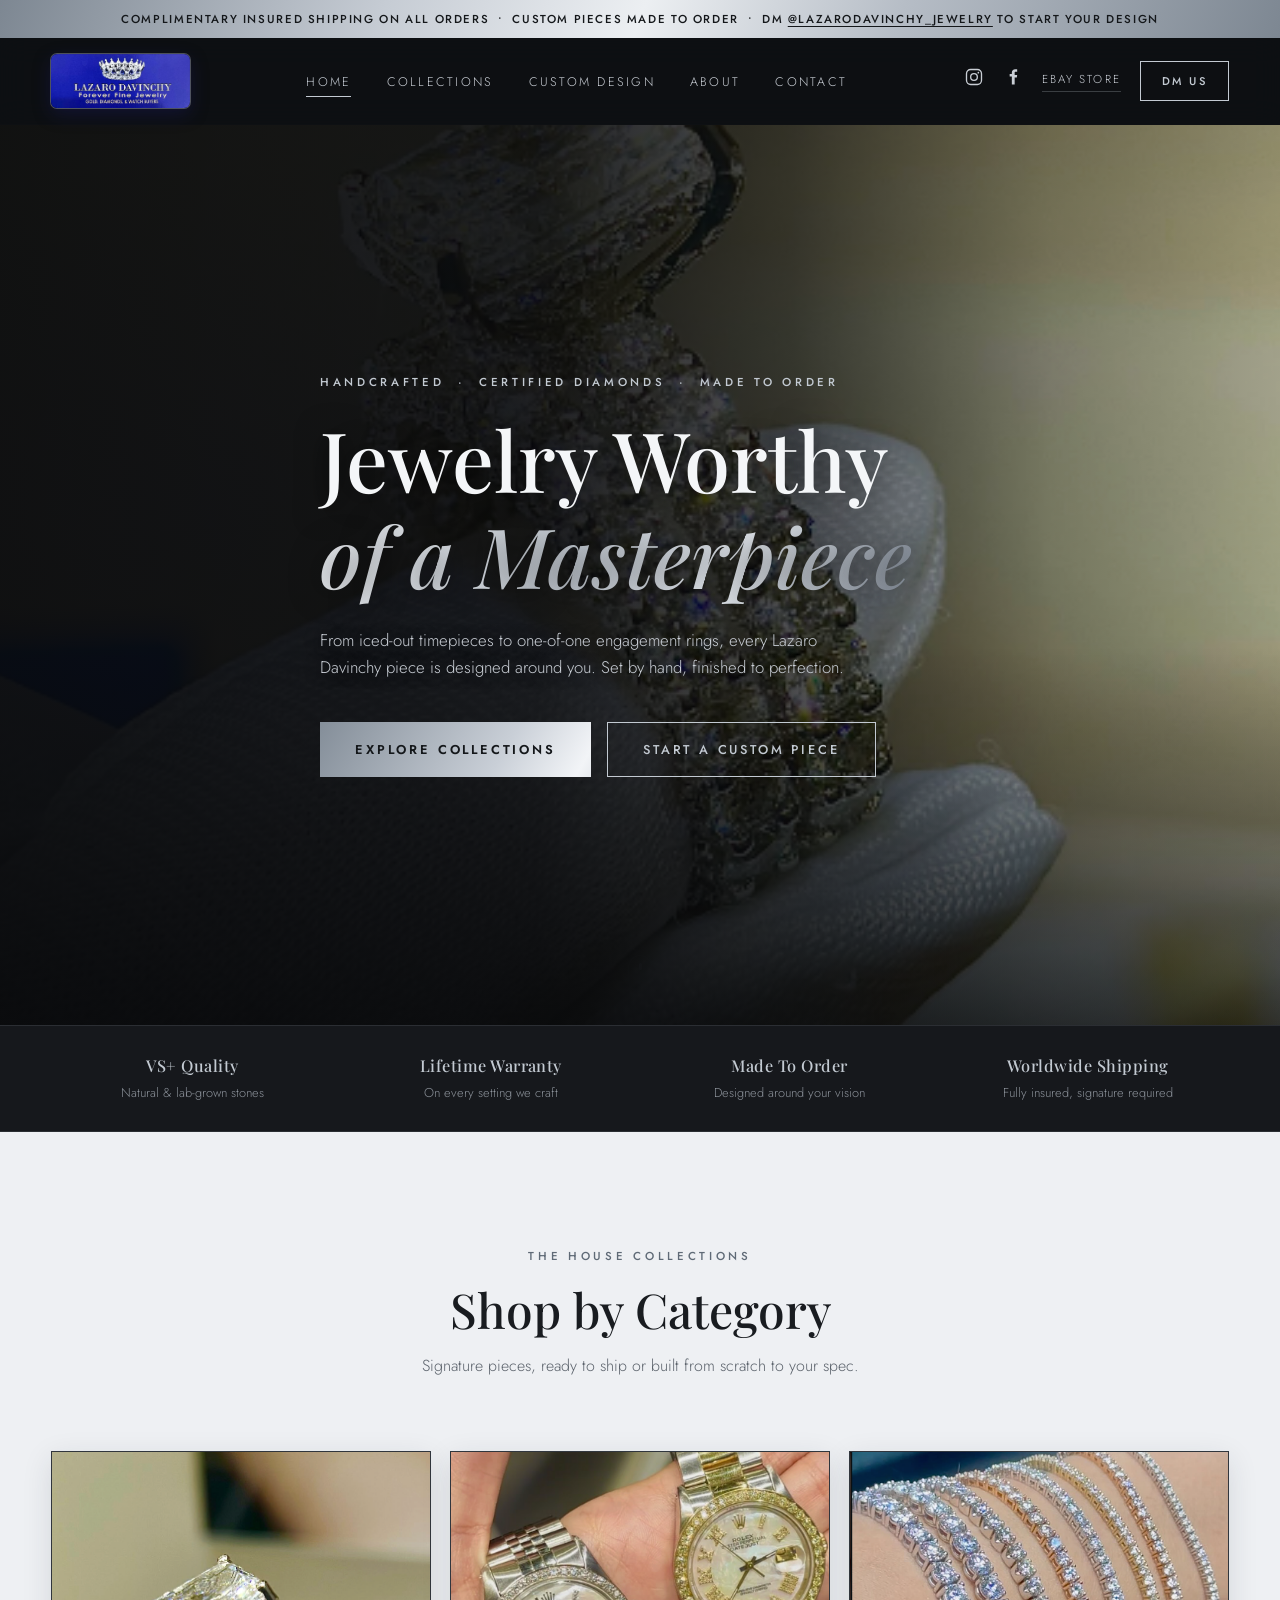
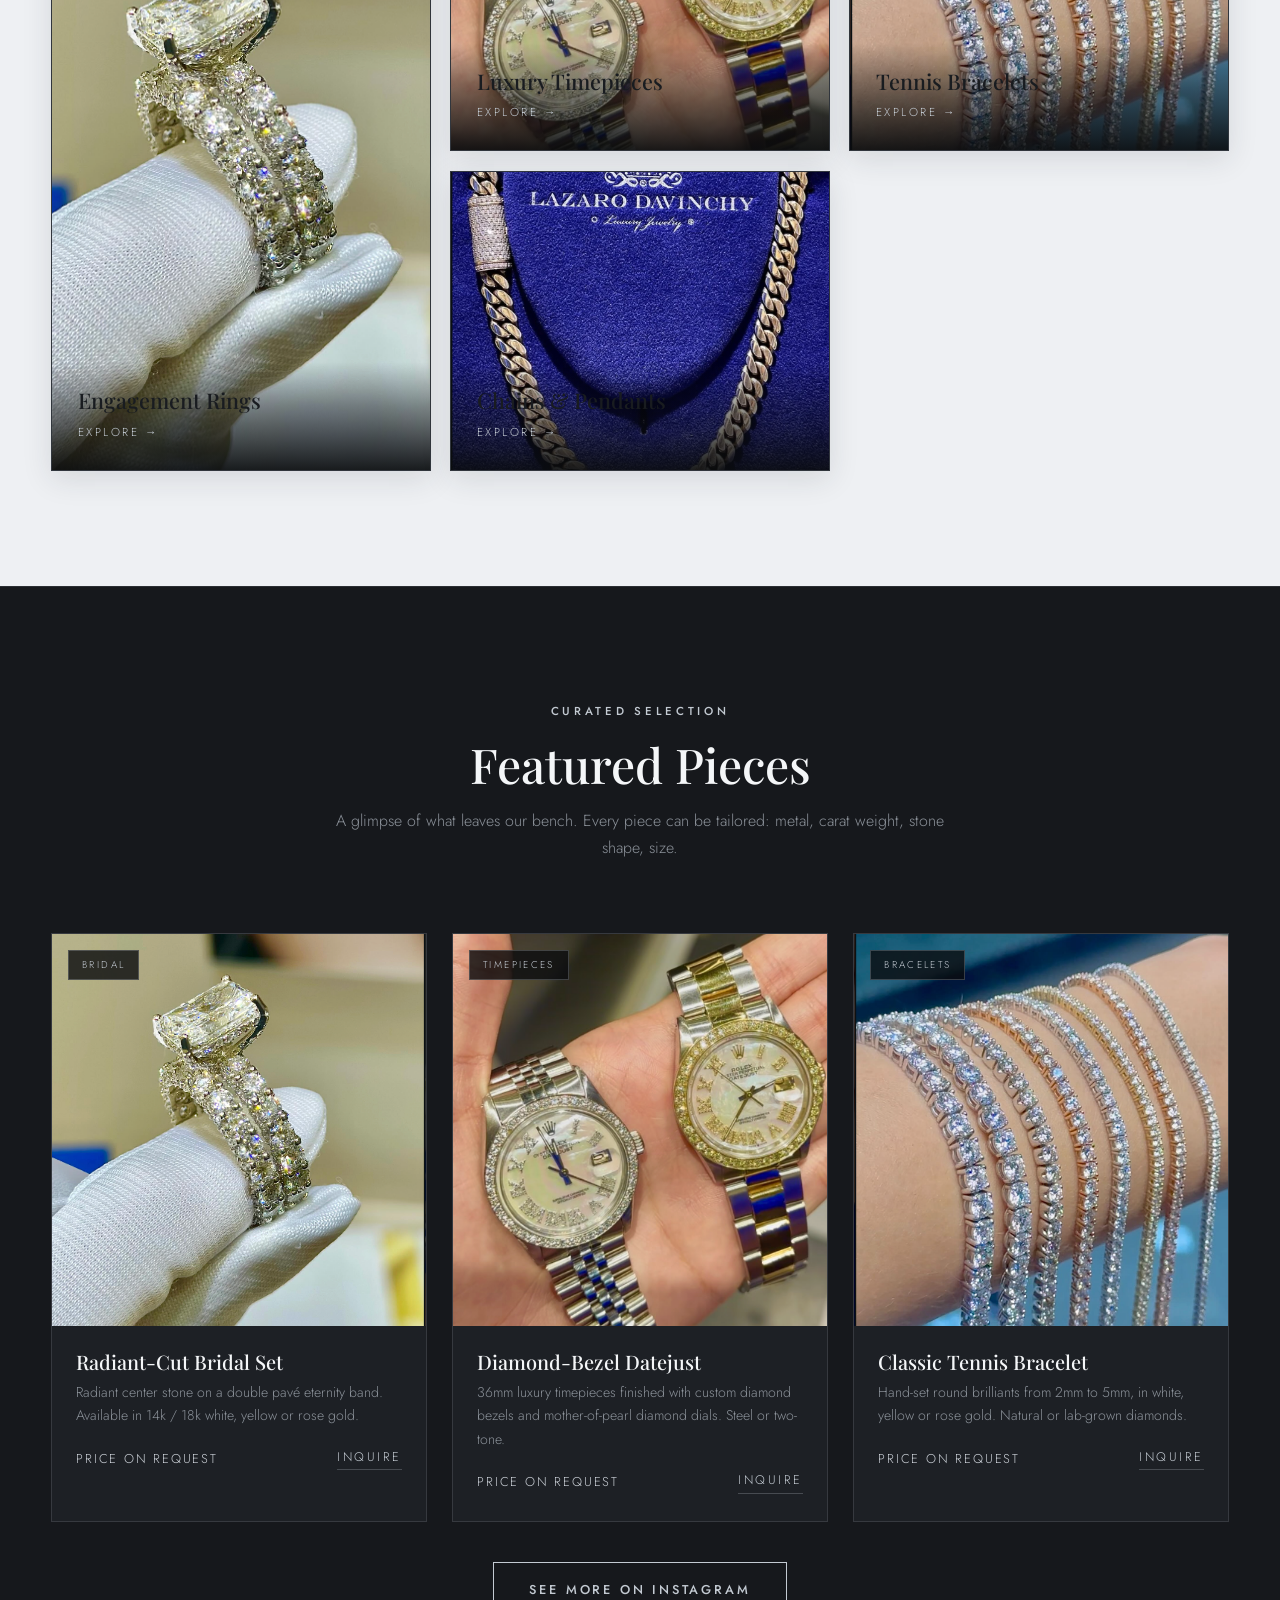
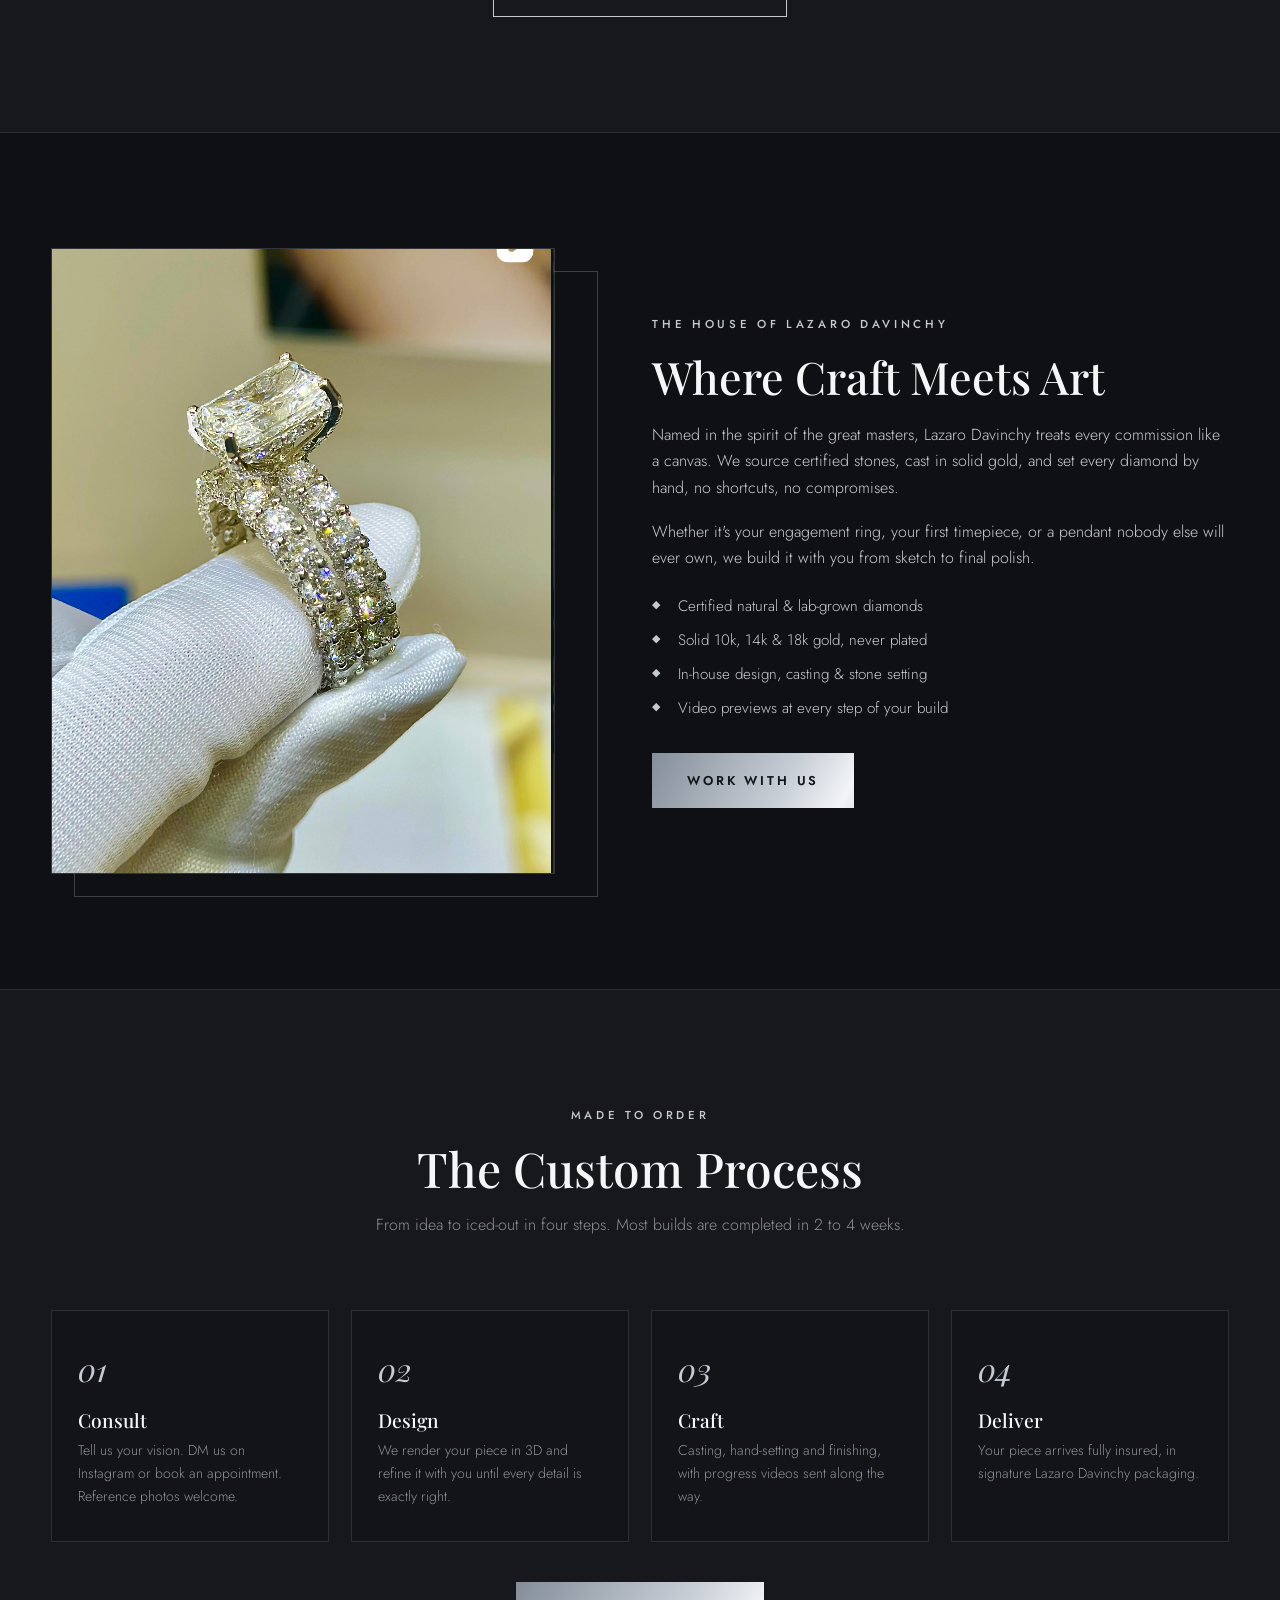
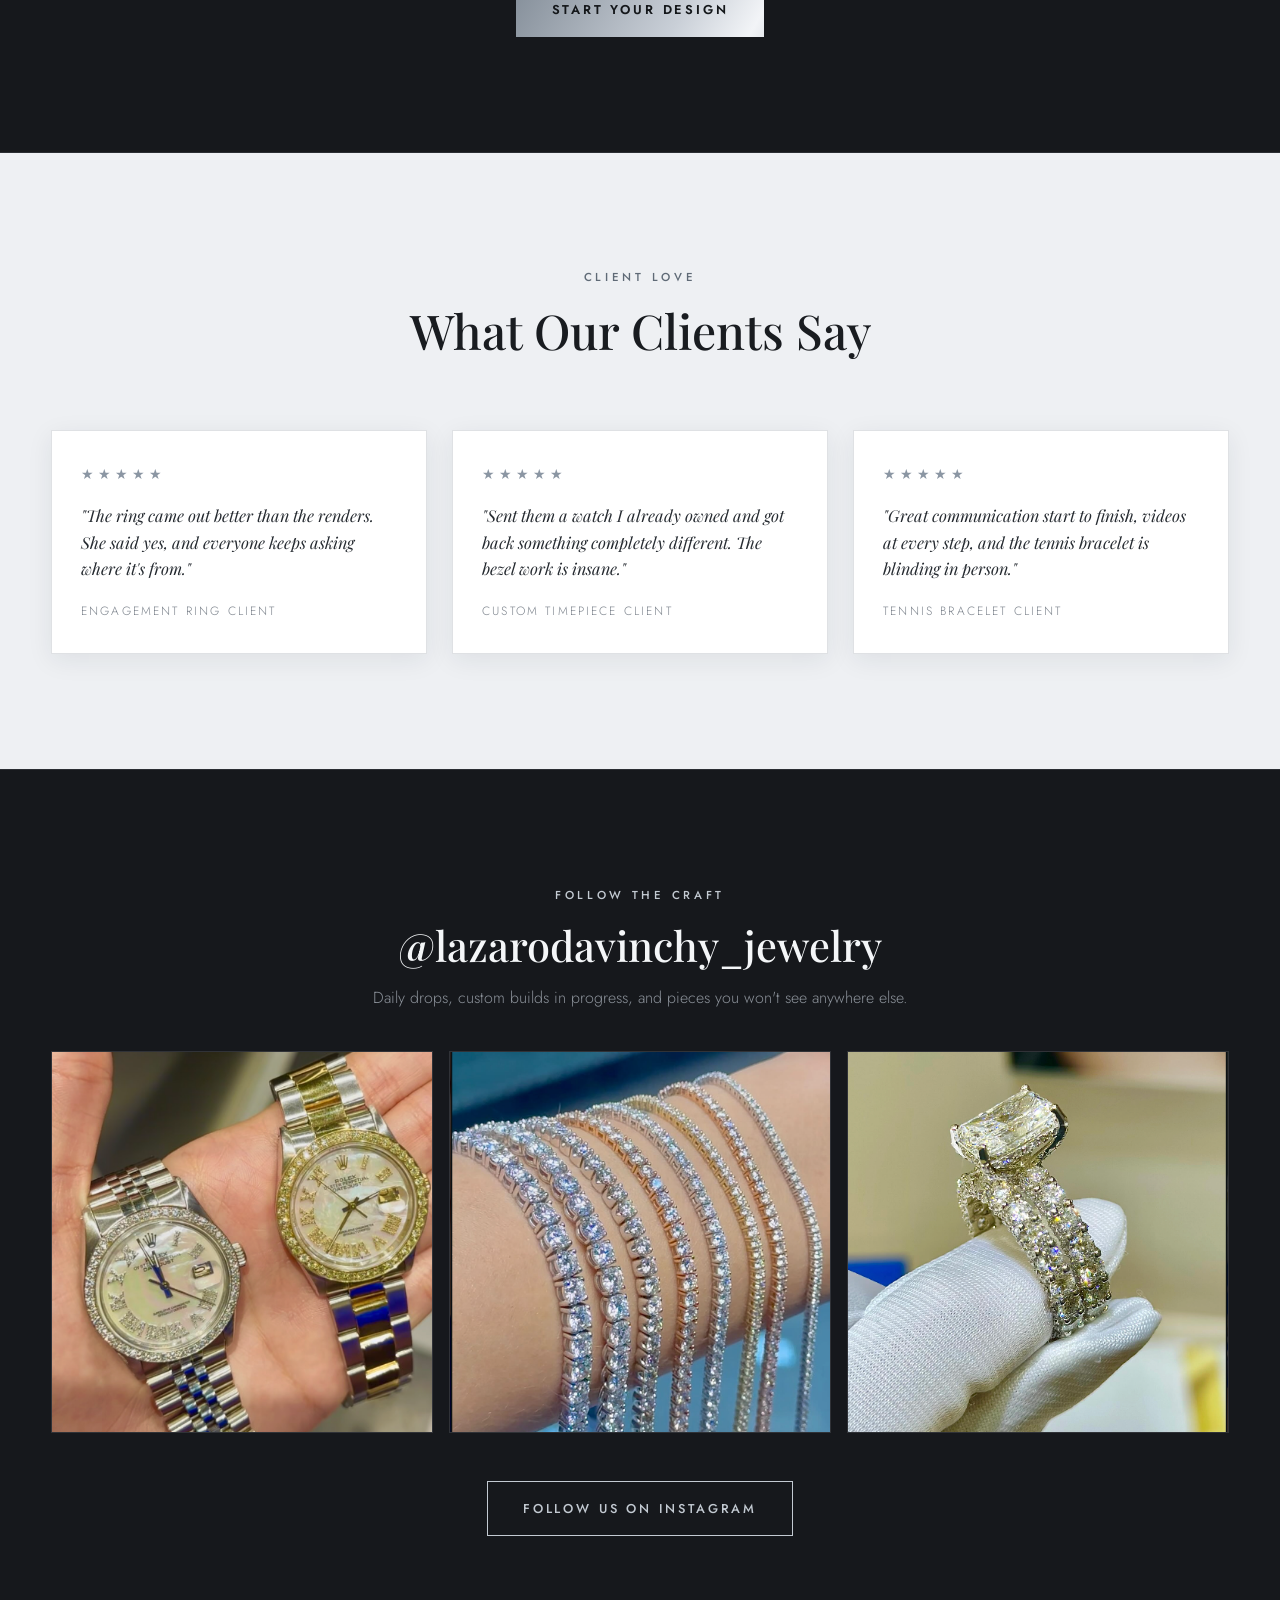
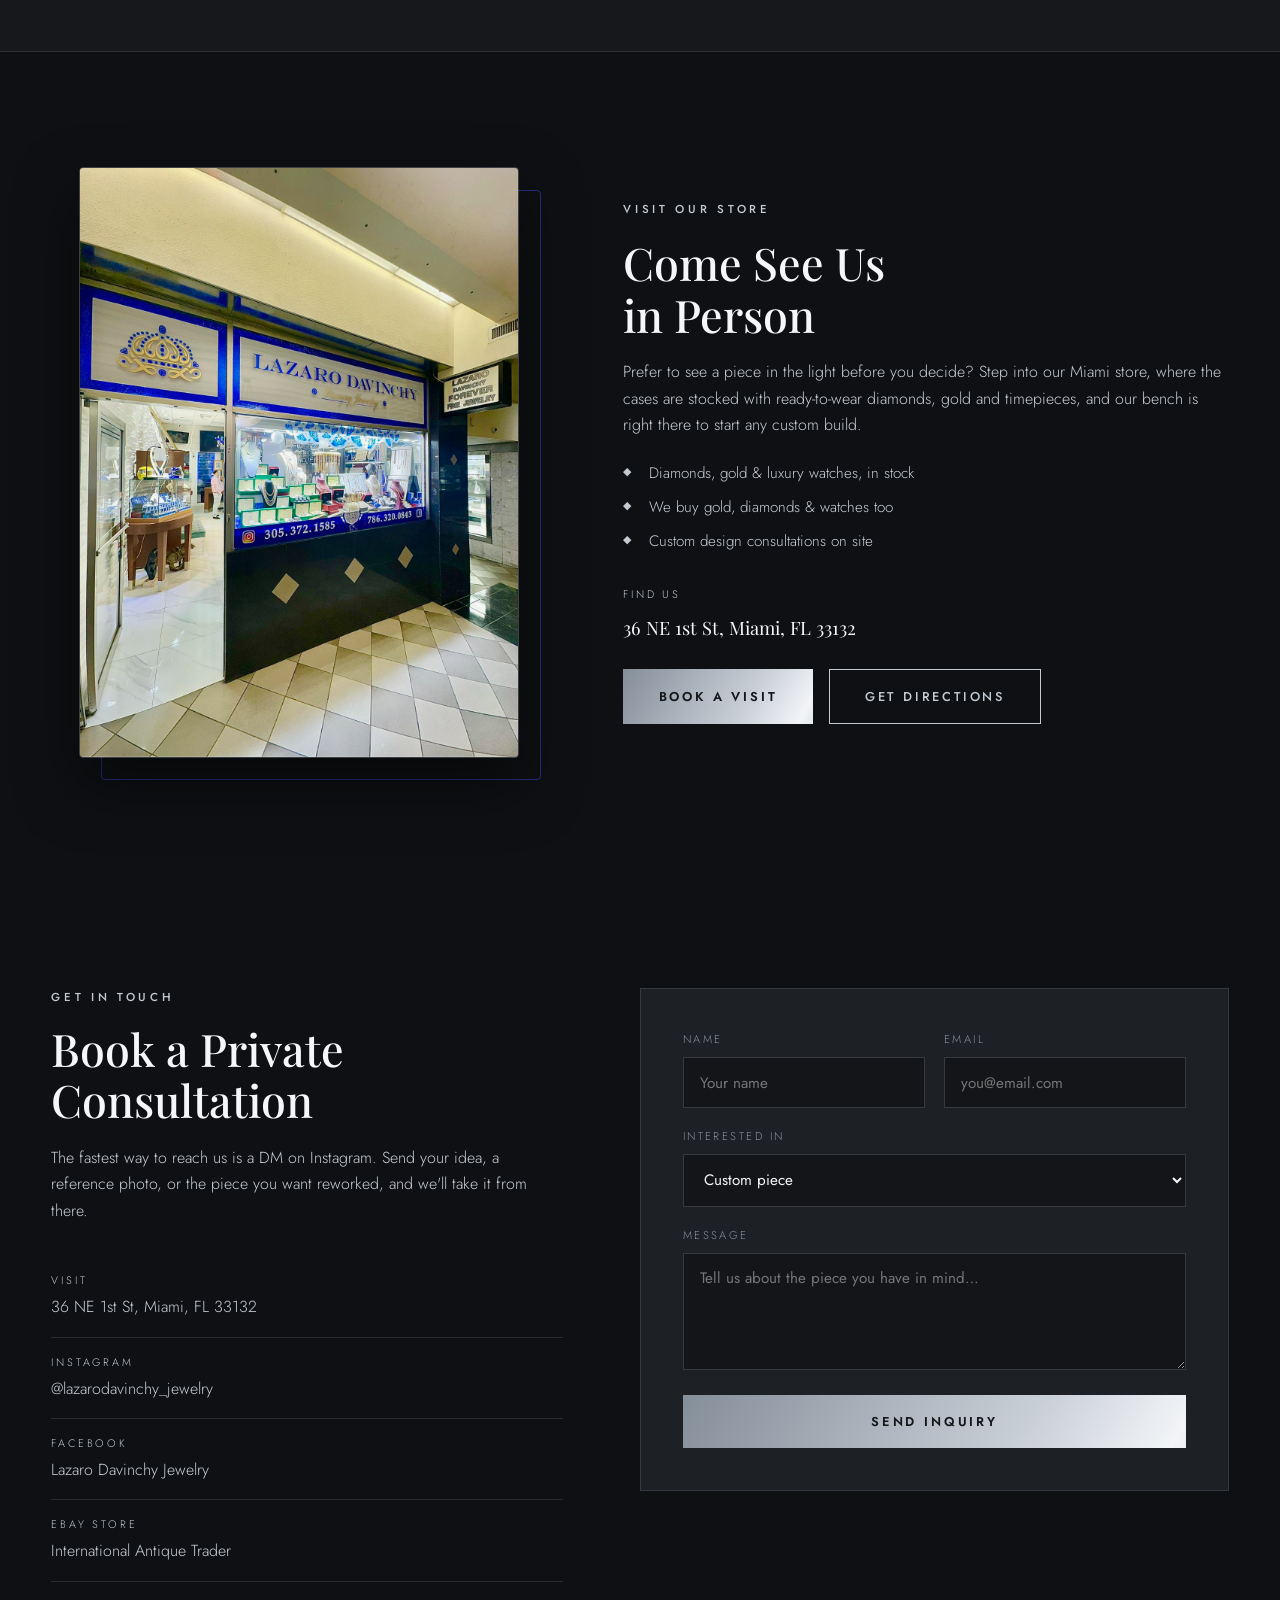
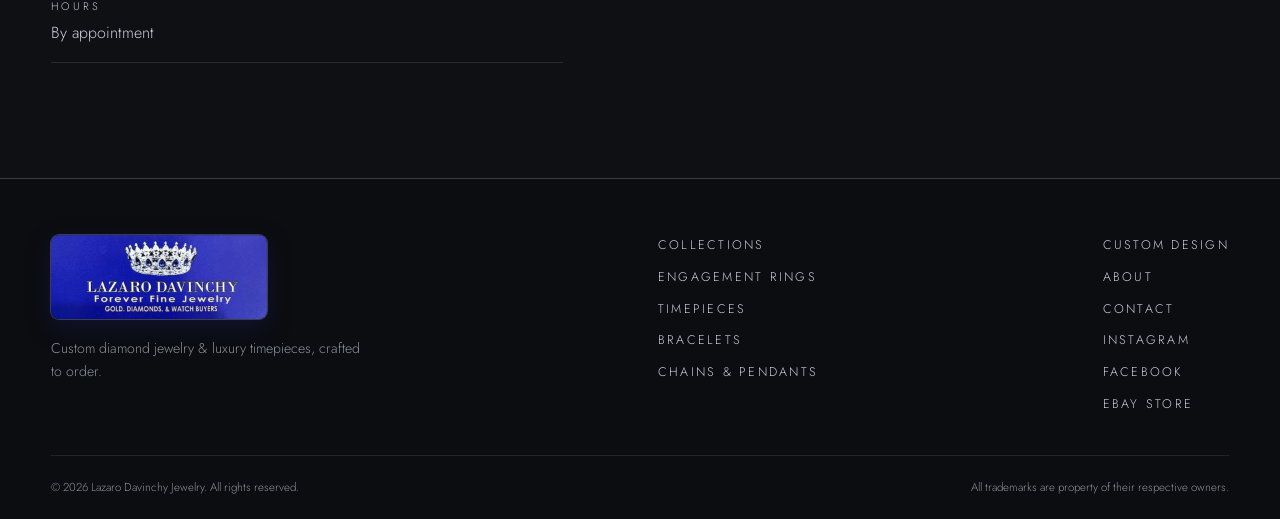
==== commit 6af6318c: "Add store address (36 NE 1st St, Miami, FL 33132) with map links Show the address in the Visit Our S" ====
--- a/index.html
+++ b/index.html
@@ -316,9 +316,13 @@
           <li>We buy gold, diamonds &amp; watches too</li>
           <li>Custom design consultations on site</li>
         </ul>
+        <p class="visit-address">
+          <span class="contact-label">Find Us</span>
+          <a href="https://www.google.com/maps/search/?api=1&amp;query=Lazaro+Davinchy+Jewelry+36+NE+1st+St+Miami+FL+33132" target="_blank" rel="noopener">36 NE 1st St, Miami, FL 33132</a>
+        </p>
         <div class="hero-cta">
           <a class="btn btn-gold" href="contact.html">Book a Visit</a>
-          <a class="btn btn-outline" href="https://www.instagram.com/lazarodavinchy_jewelry/" target="_blank" rel="noopener">DM for Directions</a>
+          <a class="btn btn-outline" href="https://www.google.com/maps/search/?api=1&amp;query=Lazaro+Davinchy+Jewelry+36+NE+1st+St+Miami+FL+33132" target="_blank" rel="noopener">Get Directions</a>
         </div>
       </div>
     </div>
@@ -332,6 +336,10 @@
         <h2>Book a Private<br />Consultation</h2>
         <p>The fastest way to reach us is a DM on Instagram. Send your idea, a reference photo, or the piece you want reworked, and we'll take it from there.</p>
         <ul class="contact-list">
+          <li>
+            <span class="contact-label">Visit</span>
+            <a href="https://www.google.com/maps/search/?api=1&amp;query=Lazaro+Davinchy+Jewelry+36+NE+1st+St+Miami+FL+33132" target="_blank" rel="noopener">36 NE 1st St, Miami, FL 33132</a>
+          </li>
           <li>
             <span class="contact-label">Instagram</span>
             <a href="https://www.instagram.com/lazarodavinchy_jewelry/" target="_blank" rel="noopener">@lazarodavinchy_jewelry</a>
--- a/css/style.css
+++ b/css/style.css
@@ -567,6 +567,10 @@
 .visit-copy p { margin-bottom: 1.1rem; }
 .visit-copy .hero-cta { justify-content: flex-start; margin-top: 1.6rem; }
 
+.visit-address { display: flex; flex-direction: column; gap: 0.35rem; margin: 1.6rem 0 0; }
+.visit-address a { font-family: var(--serif); font-size: 1.15rem; color: var(--ivory); transition: color 0.3s; }
+.visit-address a:hover { color: var(--gold); }
+
 /* ---------- custom process ---------- */
 
 .steps {
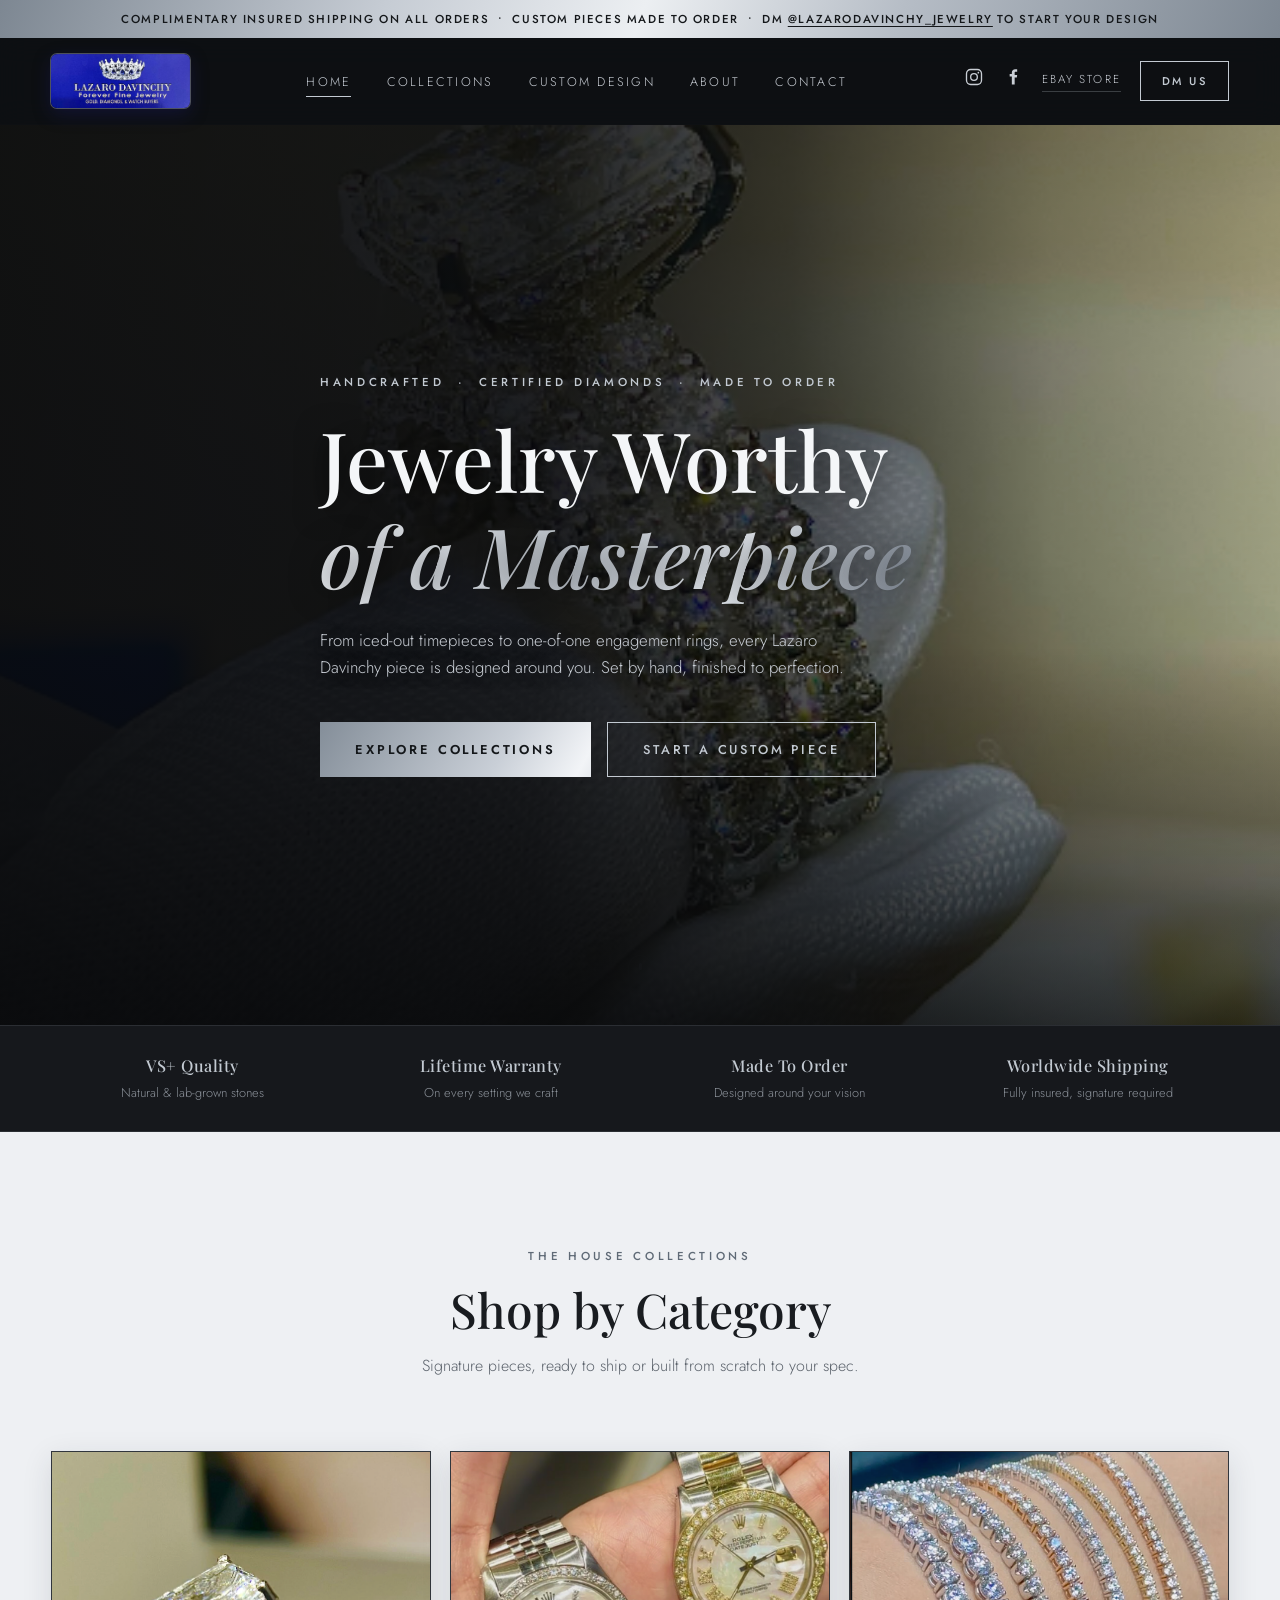
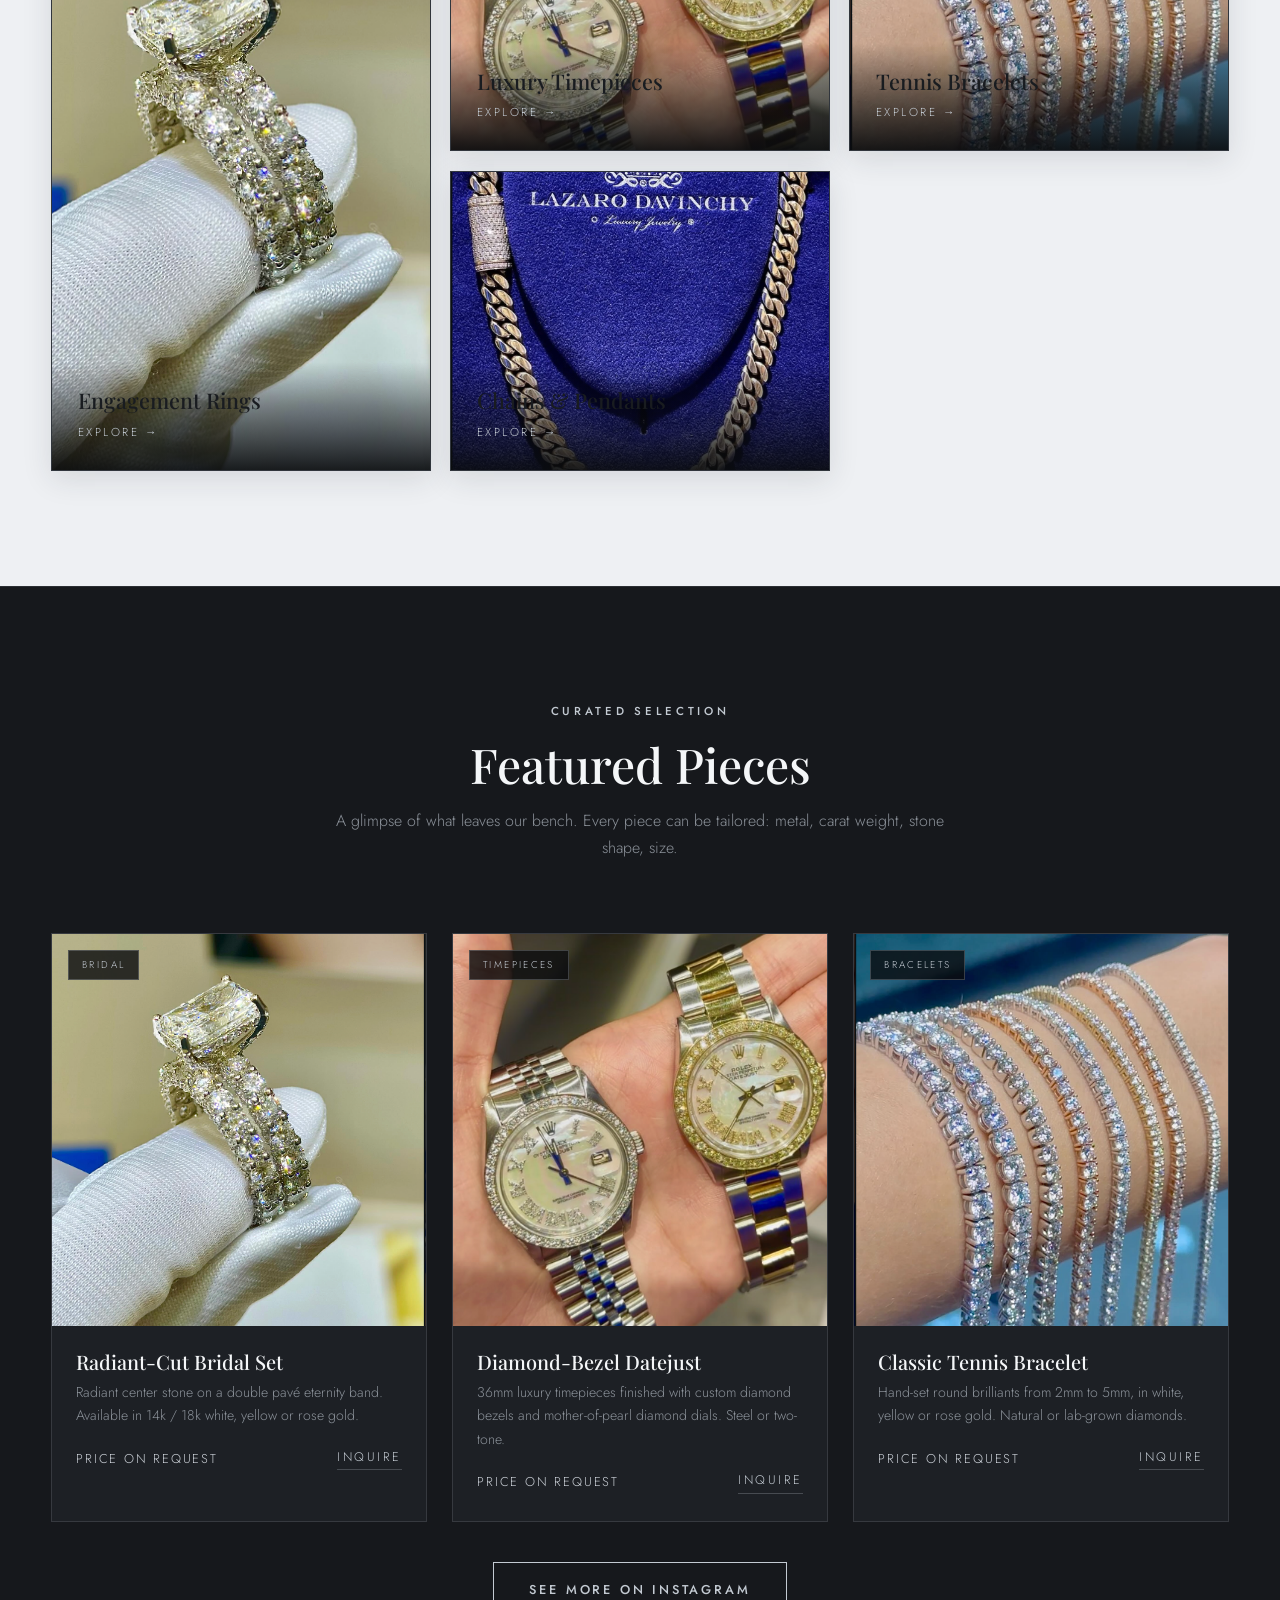
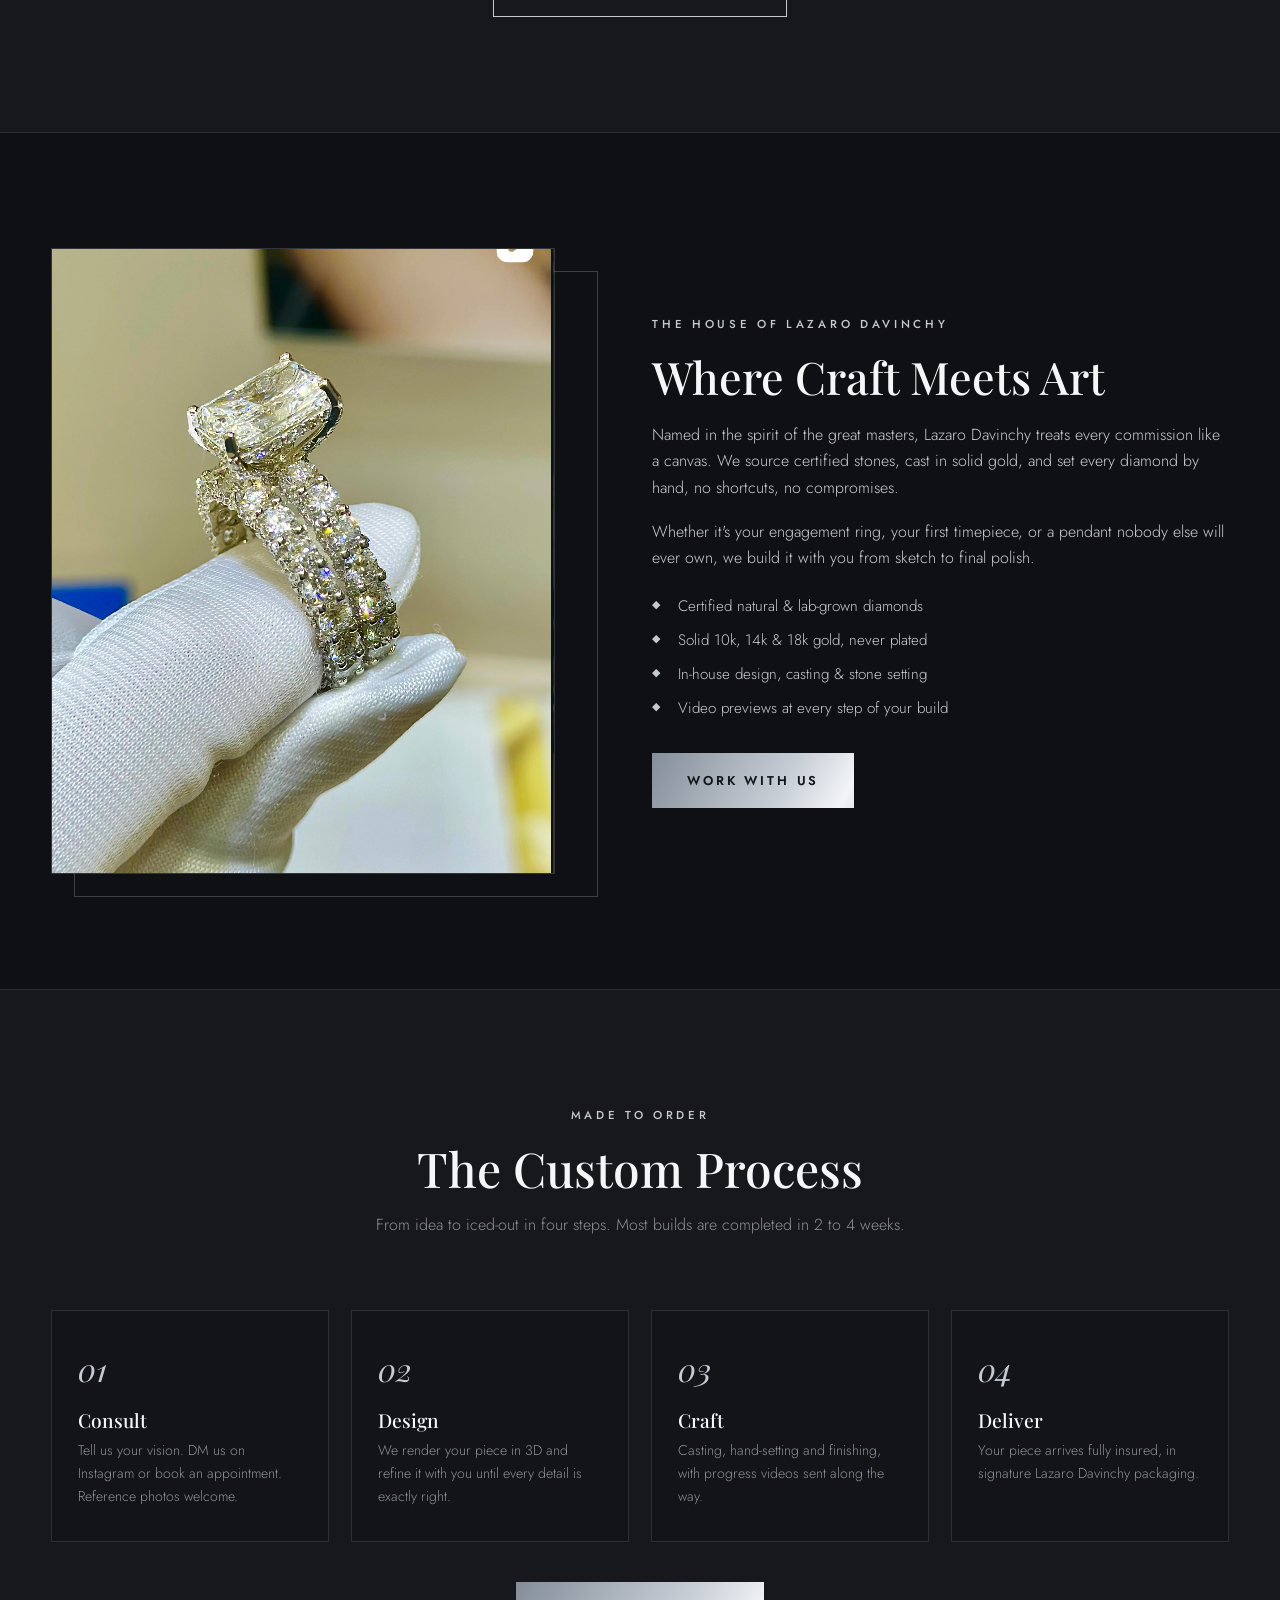
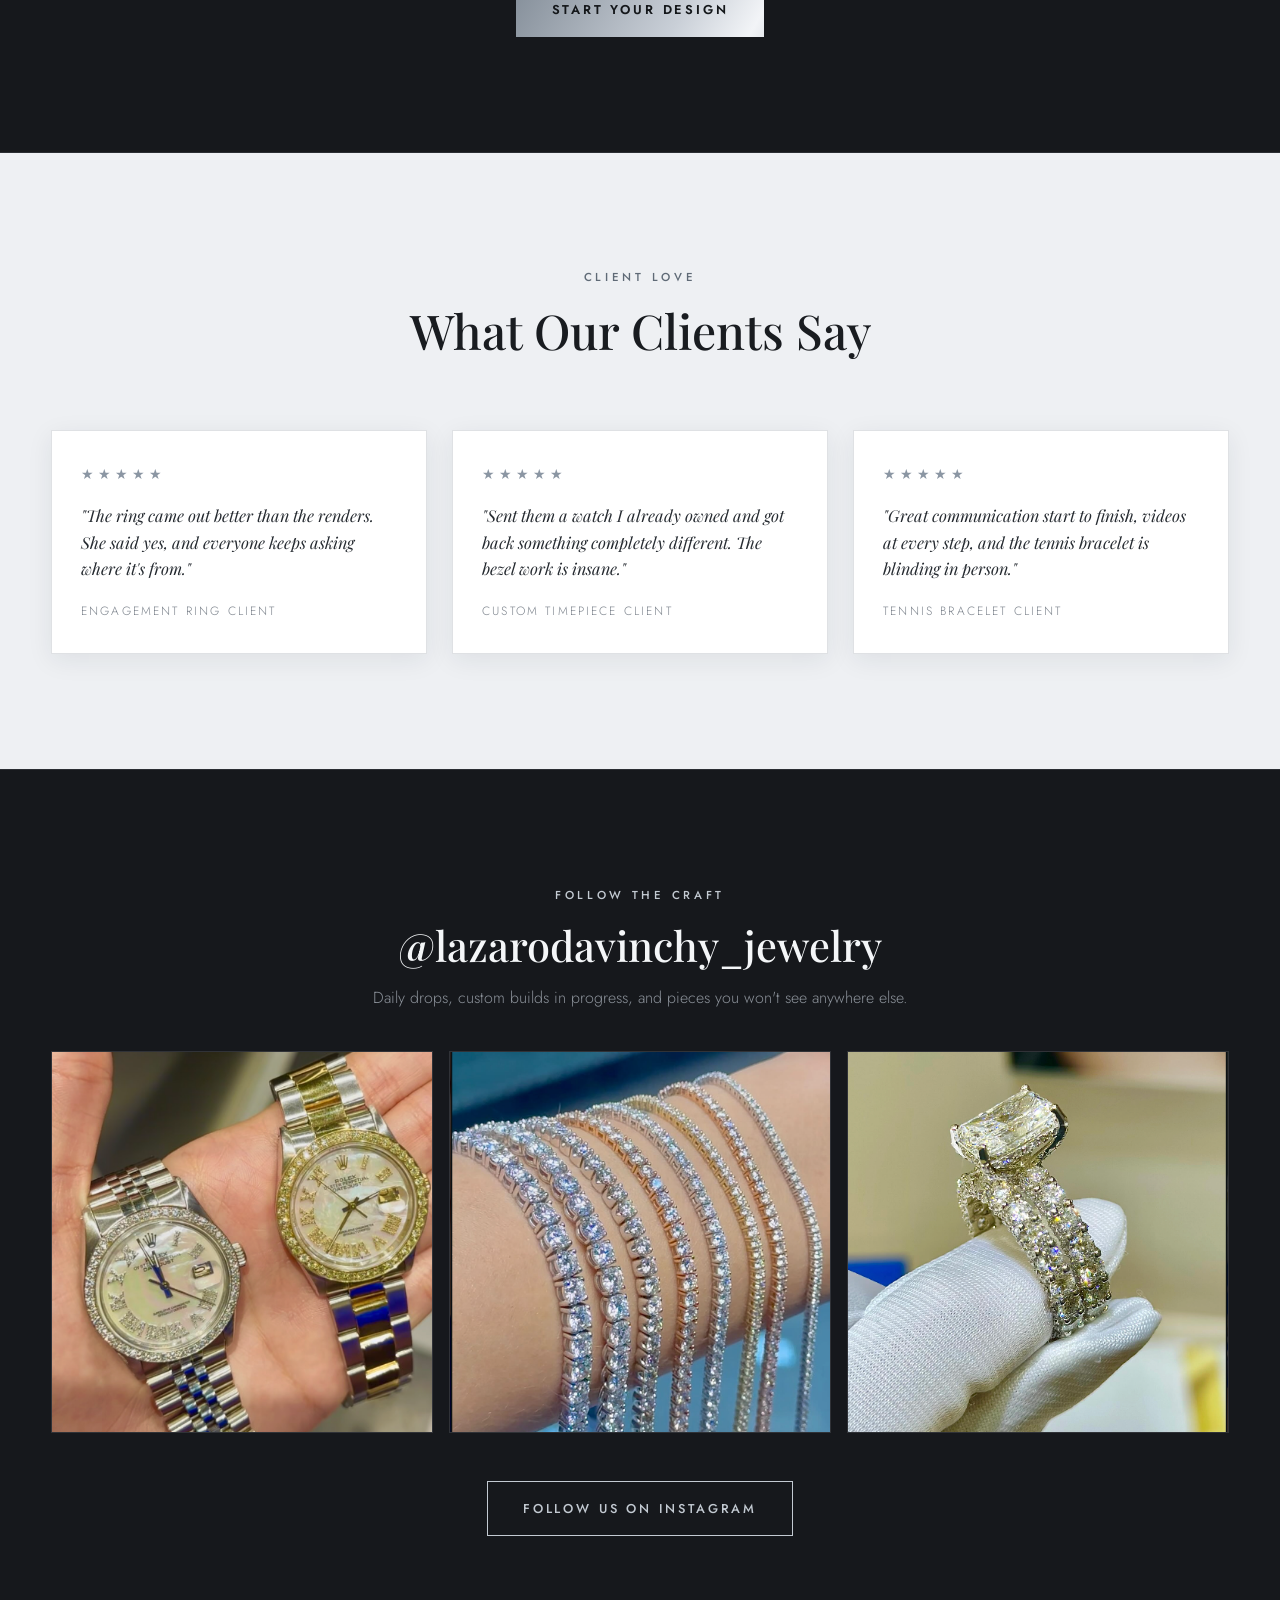
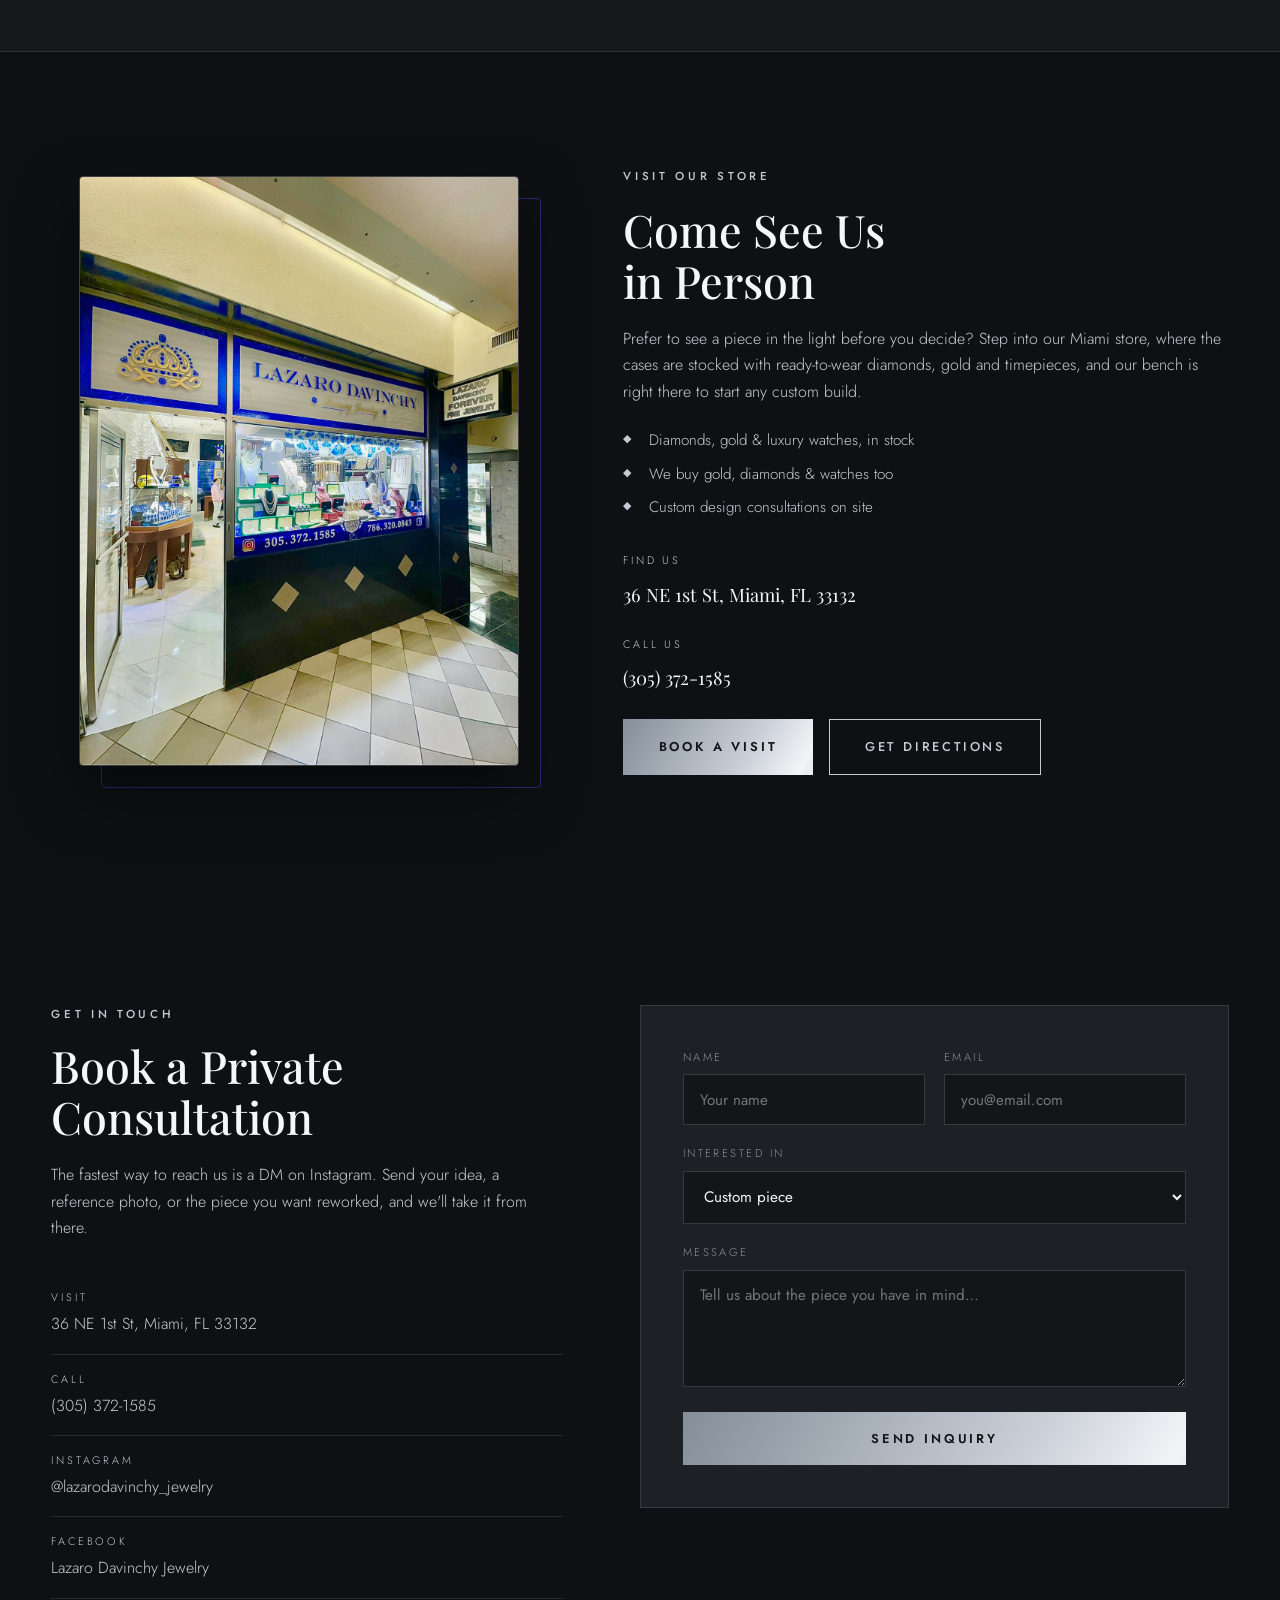
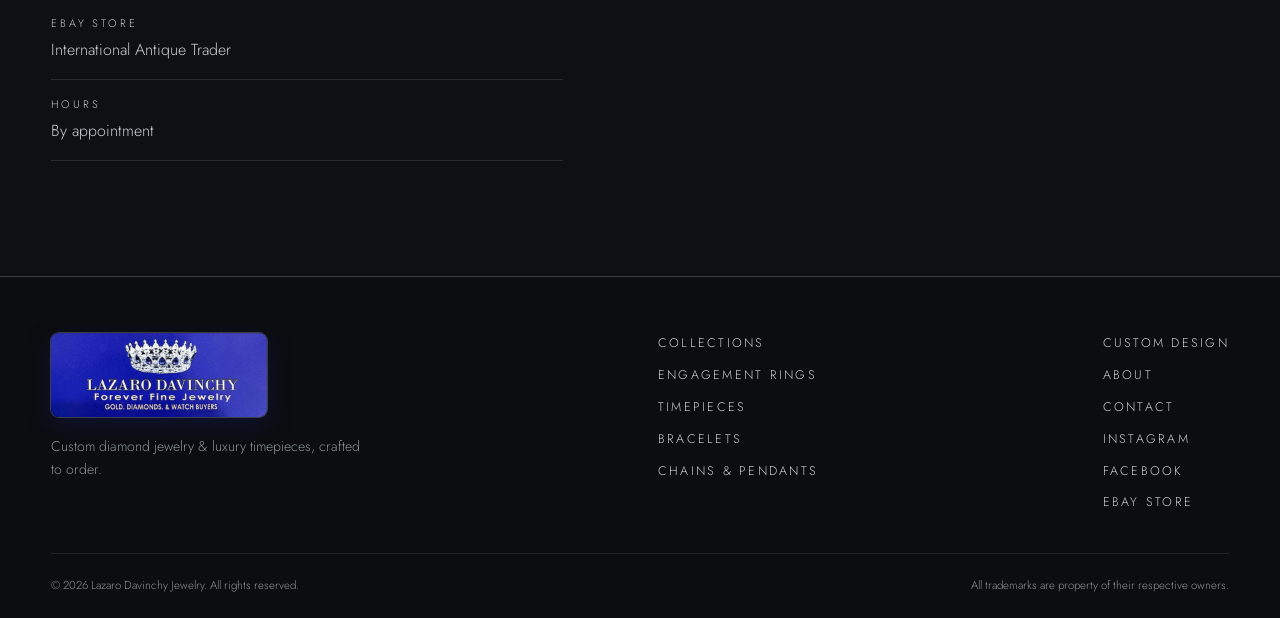
==== commit 43b2c2d5: "Add store phone number (305) 372-1585 as clickable tel links Show the phone under a Call Us label in" ====
--- a/index.html
+++ b/index.html
@@ -320,6 +320,10 @@
           <span class="contact-label">Find Us</span>
           <a href="https://www.google.com/maps/search/?api=1&amp;query=Lazaro+Davinchy+Jewelry+36+NE+1st+St+Miami+FL+33132" target="_blank" rel="noopener">36 NE 1st St, Miami, FL 33132</a>
         </p>
+        <p class="visit-address">
+          <span class="contact-label">Call Us</span>
+          <a href="tel:+13053721585">(305) 372-1585</a>
+        </p>
         <div class="hero-cta">
           <a class="btn btn-gold" href="contact.html">Book a Visit</a>
           <a class="btn btn-outline" href="https://www.google.com/maps/search/?api=1&amp;query=Lazaro+Davinchy+Jewelry+36+NE+1st+St+Miami+FL+33132" target="_blank" rel="noopener">Get Directions</a>
@@ -339,6 +343,10 @@
           <li>
             <span class="contact-label">Visit</span>
             <a href="https://www.google.com/maps/search/?api=1&amp;query=Lazaro+Davinchy+Jewelry+36+NE+1st+St+Miami+FL+33132" target="_blank" rel="noopener">36 NE 1st St, Miami, FL 33132</a>
+          </li>
+          <li>
+            <span class="contact-label">Call</span>
+            <a href="tel:+13053721585">(305) 372-1585</a>
           </li>
           <li>
             <span class="contact-label">Instagram</span>
